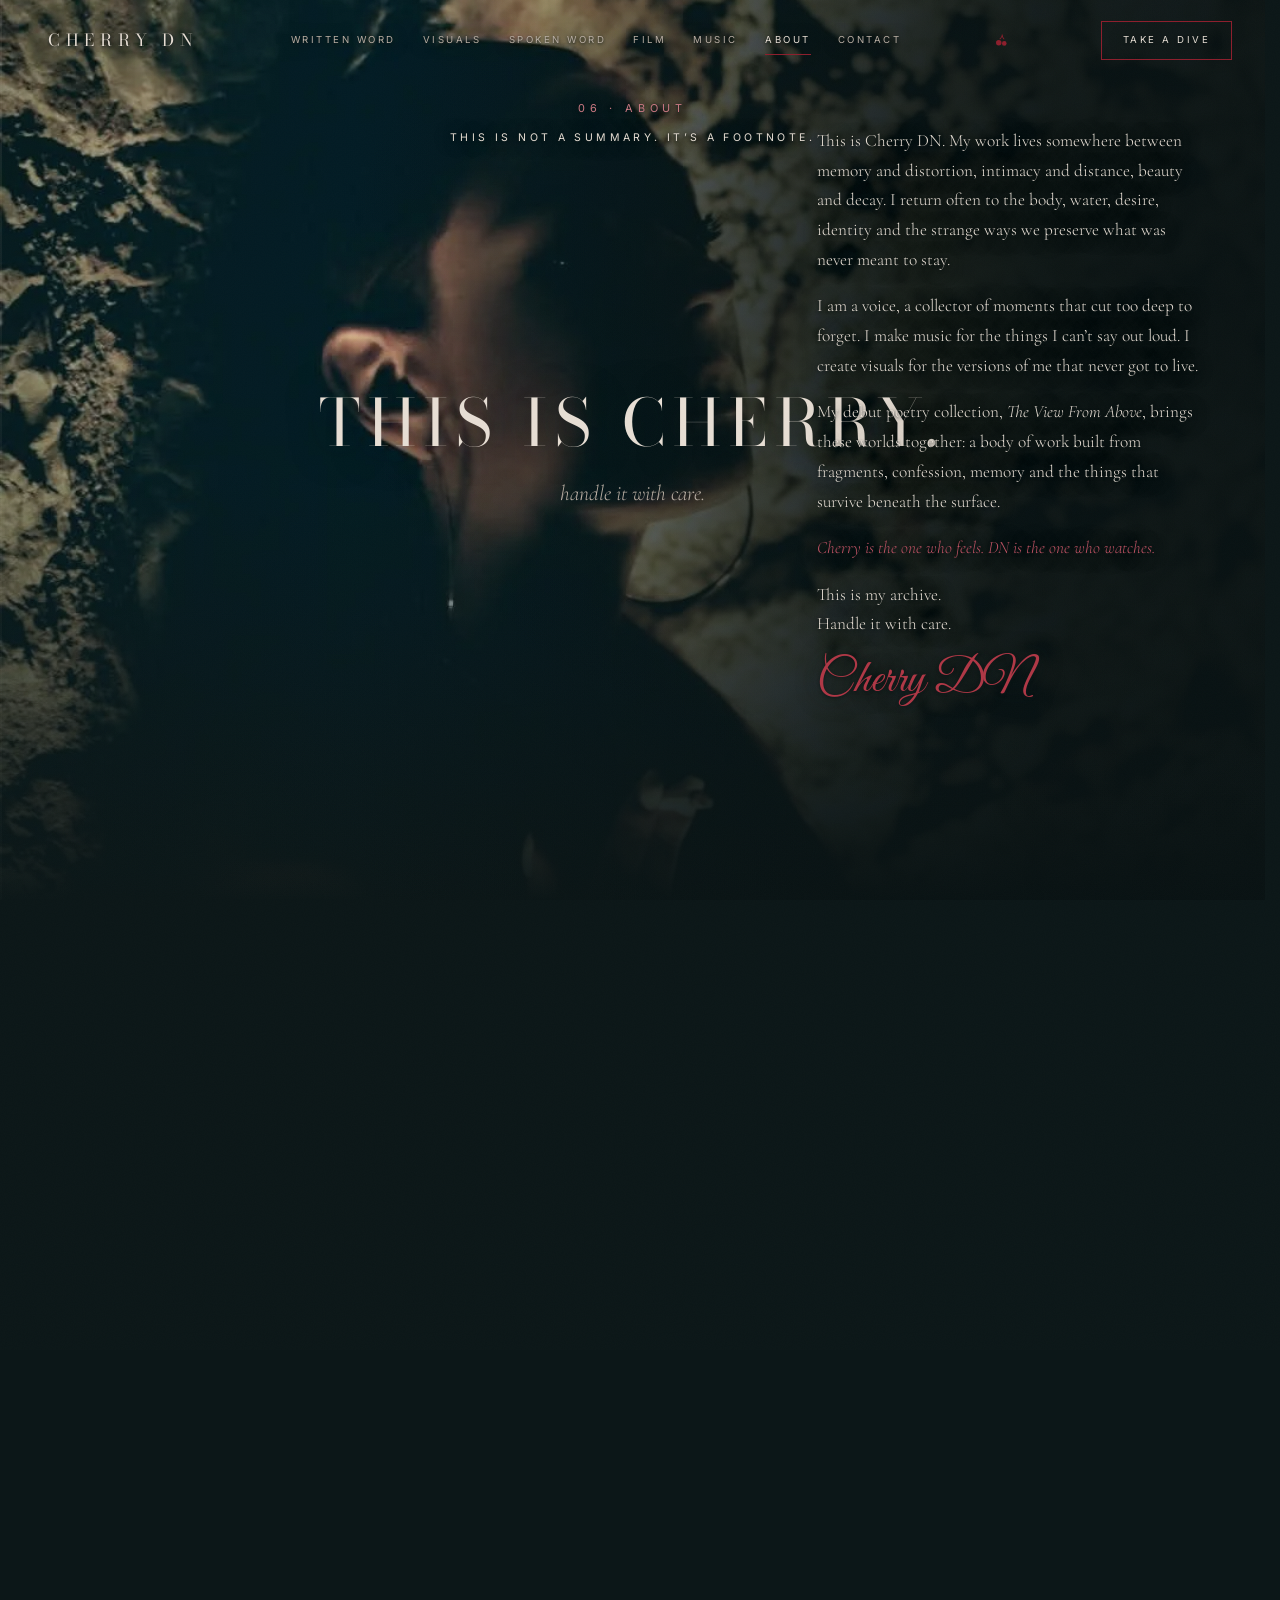
==== about.html @ 749bf9f3 "The square on the page is a real code now The three gift panels carried a hand-drawn square that loo" ====
<!DOCTYPE html>
<html lang="en">
<head>
  <meta charset="UTF-8" />
  <meta name="viewport" content="width=device-width, initial-scale=1.0" />
  <title>About · Cherry DN</title>
  <meta name="description" content="Cherry DN. Word, image, sound. Welcome to the paradise you carry within." />
  <link rel="icon" href="data:image/svg+xml,%3Csvg xmlns='http://www.w3.org/2000/svg' viewBox='0 0 100 100'%3E%3Ctext y='0.9em' font-size='90'%3E%F0%9F%8D%92%3C/text%3E%3C/svg%3E" />
  <link rel="preconnect" href="https://fonts.googleapis.com" />
  <link rel="preconnect" href="https://fonts.gstatic.com" crossorigin />
  <link href="https://fonts.googleapis.com/css2?family=Bodoni+Moda:opsz,wght@6..96,400;6..96,500&family=Inter:wght@300;400;500&family=Cormorant+Garamond:ital,wght@0,400;0,500;1,400;1,500&family=Great+Vibes&display=swap" rel="stylesheet" />
  <script>document.documentElement.classList.add("js");if(!("onpagereveal" in window))document.documentElement.classList.add("fade");</script>
  <link rel="stylesheet" href="css/cherry.css?v=56" />
</head>
<body class="stage-page">

  <div class="gauge" aria-hidden="true"><i class="gauge__fill"></i></div>

  <header class="nav">
    <a class="nav__logo" href="index.html">CHERRY&nbsp;DN</a>
    <nav class="nav__links" aria-label="Primary">
      <a href="written-word.html">Written Word</a>
      <a href="visuals.html">Visuals</a>
      <a href="spoken-word.html">Spoken Word</a>
      <a href="film.html">Film</a>
      <a href="music.html">Music</a>
      <a href="about.html">About</a>
      <a href="contact.html">Contact</a>
    </nav>
    <span class="nav__cherry" aria-hidden="true"><svg viewBox="0 0 24 24"><path d="M12.6 2.2c-.3 2.8-1.7 5.2-3.9 7.1l.9 1c1.4-1.2 2.5-2.6 3.3-4.2.6 1.7 1.6 3.2 3 4.4l.9-1c-2-1.8-3.1-4.3-2.9-7.1l-1.3-.2z"/><circle cx="7.6" cy="15.6" r="4.4"/><circle cx="16.4" cy="16.6" r="3.7"/></svg></span>
    <a class="nav__cta" href="book.html">Take a Dive</a>
    <button class="nav__burger" id="burger" type="button" aria-label="Menu" aria-expanded="false"><span></span><span></span></button>
  </header>

  <div class="menu" id="menu">
    <a href="book.html">The Book</a>
    <a href="written-word.html">Written Word</a>
    <a href="visuals.html">Visuals</a>
    <a href="spoken-word.html">Spoken Word</a>
    <a href="film.html">Film</a>
    <a href="music.html">Music</a>
    <a href="about.html">About</a>
    <a href="contact.html">Contact</a>
  </div>

  <main>

  <!-- One held frame. The portrait is the ground, her name starts in the
       middle of it and travels to the bottom left, and the archive rises
       slowly up the left side. Without scroll-driven animation none of the
       travel happens and this reads as an ordinary page: portrait, name,
       words. That is the resting design, and every keyframe starts there. -->
  <section class="herstage">
    <div class="herstage__pin">
      <div class="herstage__ground" aria-hidden="true">
        <img data-cms-src="about_portrait_image" src="assets/portrait.webp" alt="" onerror="this.remove()" />
        <i class="herstage__veil"></i>
      </div>

      <header class="herstage__crown">
        <p class="crown__num">06 &middot; about</p>
        <p data-cms="about_crown_tag" class="crown__tag">this is not a summary. it&rsquo;s a footnote.</p>
      </header>

      <div class="herstage__title">
        <h1 data-cms="about_display" class="herstage__name">THIS IS CHERRY.</h1>
        <p data-cms="about_sub" class="herstage__sub">handle it with care.</p>
      </div>

      <div class="herstage__read">
        <div class="herstage__lines">
          <p>This is Cherry DN. My work lives somewhere between memory and distortion,
          intimacy and distance, beauty and decay. I return often to the body, water,
          desire, identity and the strange ways we preserve what was never meant to stay.</p>
          <p>I am a voice, a collector of moments that cut too deep to forget.
          I make music for the things I can&rsquo;t say out loud.
          I create visuals for the versions of me that never got to live.</p>
          <p>My debut poetry collection, <em>The View From Above</em>, brings these worlds
          together: a body of work built from fragments, confession, memory and the things
          that survive beneath the surface.</p>
          <p data-cms="about_duality" class="about-duality">Cherry is the one who feels. DN is the one who watches.</p>
          <p>This is my archive.<br/>Handle it with care.</p>
          <p data-cms="about_signature" class="about-sig">Cherry DN</p>
        </div>
      </div>
    </div>
  </section>

  </main>


  <script src="js/cherry-config.js?v=1"></script>

  <script src="js/cherry.js?v=35"></script>

  <script src="js/cherry-data.js?v=13"></script>
</body>
</html>
---- css/cherry.css ----
/* ============================================================
   CHERRY DN — her own direction
   "Welcome to the paradise you carry within."
   Palette, fonts and structure specified by Cherry:
   #0C1718 bg · #111E20 panel · #8E1F2D red · #E7DED4 ink · #B9AEA3 muted
   Bodoni Moda titles · Inter UI · Cormorant Garamond italic accents
   ============================================================ */

:root {
  --bg: #0C1718;
  --bg2: #111E20;
  --red: #8E1F2D;
  --red-t: #C05263;          /* small functional red text — legible on dark */
  --red-display: #B03846;    /* display-size red — clears 3:1 on the dark ground */
  --ink: #E7DED4;
  --muted: #B9AEA3;
  --line: rgba(185, 174, 163, 0.16);
  --display: "Bodoni Moda", "Didot", serif;
  --ui: "Inter", "Helvetica Neue", sans-serif;
  --poetic: "Cormorant Garamond", Georgia, serif;
}

*, *::before, *::after { box-sizing: border-box; margin: 0; padding: 0; }
/* the clip lives here, not on body: overflow on body makes BODY the scroll
   container, and every view timeline then attaches to something that never
   scrolls, so scroll-driven animations sit inactive forever. */
html { scroll-behavior: smooth; overflow-x: clip; scrollbar-gutter: stable; }
body {
  background: var(--bg);
  color: var(--ink);
  font-family: var(--ui);
  font-weight: 300;
  font-size: 16px;
  line-height: 1.7;
}
img { max-width: 100%; display: block; }
a { color: inherit; text-decoration: none; }
::selection { background: var(--red); color: var(--ink); }
:focus-visible { outline: 1px solid var(--red-t); outline-offset: 3px; }
.sr-only { position: absolute; width: 1px; height: 1px; overflow: hidden; clip: rect(0 0 0 0); white-space: nowrap; }
[hidden] { display: none !important; }

@media (prefers-reduced-motion: reduce) {
  html { scroll-behavior: auto; }
}

/* ---------- grain, very quiet ---------- */
body::after {
  content: "";
  position: fixed; inset: -50%;
  pointer-events: none;
  background-image: url("data:image/svg+xml,%3Csvg xmlns='http://www.w3.org/2000/svg' width='240' height='240'%3E%3Cfilter id='n'%3E%3CfeTurbulence type='fractalNoise' baseFrequency='0.9' numOctaves='2'/%3E%3C/filter%3E%3Crect width='100%25' height='100%25' filter='url(%23n)' opacity='0.5'/%3E%3C/svg%3E");
  opacity: 0.035;
  z-index: 99;
}

/* ============================================================
   NAV
   ============================================================ */
.nav {
  position: sticky; top: 0;
  z-index: 40;
  display: flex; align-items: center; justify-content: space-between;
  gap: 1.5rem;
  padding: 1.3rem 3rem;
  background: color-mix(in srgb, var(--bg) 88%, transparent);
  backdrop-filter: blur(10px);
  -webkit-backdrop-filter: blur(10px);
  border-bottom: 1px solid transparent;
  transition: border-color 0.4s;
}
.nav.is-scrolled { border-bottom-color: var(--line); }

.nav__logo {
  font-family: var(--display);
  font-size: 1.05rem;
  letter-spacing: 0.34em;
  color: var(--ink);
  white-space: nowrap;
}
.nav__links {
  display: flex; gap: 1.7rem;
  font-size: 0.6rem;
  font-weight: 400;
  letter-spacing: 0.26em;
  text-transform: uppercase;
}
.nav__links a {
  color: var(--muted);
  white-space: nowrap;
  padding: 0.4rem 0;
  border-bottom: 1px solid transparent;
  transition: color 0.3s, border-color 0.3s;
}
.nav__links a:hover { color: var(--ink); }
.nav__links a.is-active { color: var(--ink); border-bottom-color: var(--red); }

.nav__cta {
  font-size: 0.6rem;
  font-weight: 400;
  letter-spacing: 0.26em;
  text-transform: uppercase;
  color: var(--ink);
  border: 1px solid var(--red);
  padding: 0.65rem 1.3rem;
  white-space: nowrap;
  transition: background 0.3s, color 0.3s;
}
.nav__cta:hover { background: var(--red); }

.nav__burger {
  display: none;
  flex-direction: column; gap: 6px;
  align-items: center; justify-content: center;
  min-width: 44px; min-height: 44px;
  background: none; border: 0; cursor: pointer;
}
.nav__burger span { display: block; width: 24px; height: 1px; background: var(--ink); transition: transform 0.35s; }
.nav__burger.is-open span:nth-child(1) { transform: translateY(3.5px) rotate(45deg); }
.nav__burger.is-open span:nth-child(2) { transform: translateY(-3.5px) rotate(-45deg); }

.menu {
  position: fixed; inset: 0; z-index: 30;
  background: color-mix(in srgb, var(--bg) 94%, transparent);
  backdrop-filter: blur(16px);
  display: flex; flex-direction: column; justify-content: center;
  padding: 5rem 2.2rem;
  opacity: 0; visibility: hidden;
  transition: opacity 0.4s, visibility 0.4s;
}
.menu.is-open { opacity: 1; visibility: visible; }
.menu a {
  font-family: var(--display);
  font-size: clamp(1.7rem, 7vw, 2.4rem);
  padding: 0.55rem 0;
  border-bottom: 1px solid var(--line);
  color: var(--ink);
  letter-spacing: 0.06em;
  transition: color 0.3s, padding-left 0.3s;
}
.menu a:hover { color: var(--red-t); padding-left: 0.5rem; }

/* ============================================================
   LANDING
   ============================================================ */
.hero {
  position: relative;
  min-height: 88svh;
  display: flex; align-items: center; justify-content: center;
  text-align: center;
  overflow: hidden;
  /* parchment fallback until assets/hero.jpg arrives */
  background:
    radial-gradient(ellipse at 30% 20%, rgba(142, 31, 45, 0.35), transparent 40%),
    radial-gradient(ellipse at 72% 14%, rgba(90, 16, 26, 0.5), transparent 34%),
    radial-gradient(ellipse at 55% 45%, rgba(142, 31, 45, 0.22), transparent 45%),
    linear-gradient(180deg, #cfc2ad 0%, #b3a48c 55%, #8a7c66 78%, #6f6350 100%);
}
.hero__img {
  position: absolute; inset: 0;
  width: 100%; height: 100%;
  object-fit: cover;
}
.hero__veil {
  position: absolute; inset: 0;
  background:
    linear-gradient(180deg, rgba(12, 23, 24, 0.42), transparent 30%, transparent 55%, var(--bg) 98%);
}
.hero__body { position: relative; z-index: 1; padding: 6rem 1.5rem 7rem; }
.hero__title {
  font-family: var(--display);
  font-weight: 400;
  font-size: clamp(2.8rem, 9vw, 6.5rem);
  letter-spacing: 0.16em;
  color: #F2EAD9;
  text-shadow: 0 2px 30px rgba(12, 23, 24, 0.5);
}
.hero__roles {
  margin-top: 1rem;
  font-size: 0.68rem;
  font-weight: 400;
  letter-spacing: 0.6em;
  text-transform: uppercase;
  color: #EFE6D4;
  text-shadow: 0 1px 14px rgba(12, 23, 24, 0.6);
}
.hero__roles i { font-style: normal; color: var(--red-t); }
.hero__welcome {
  margin-top: 1.3rem;
  font-family: var(--poetic);
  font-style: italic;
  font-weight: 400;
  font-size: clamp(1.05rem, 2.4vw, 1.3rem);
  letter-spacing: 0.14em;
  color: #EFE7D6;
  text-shadow: 0 1px 14px rgba(12, 23, 24, 0.65);
}
.hero__row { margin-top: 2.6rem; display: flex; gap: 1rem; justify-content: center; flex-wrap: wrap; }

.btn-line {
  display: inline-flex; align-items: center; justify-content: center;
  min-height: 46px;
  padding: 0.7rem 2rem;
  font-size: 0.62rem;
  font-weight: 400;
  letter-spacing: 0.3em;
  text-transform: uppercase;
  color: #F2EAD9;
  border: 1px solid rgba(242, 234, 217, 0.55);
  background: rgba(12, 23, 24, 0.35);
  backdrop-filter: blur(3px);
  transition: background 0.3s, border-color 0.3s;
}
.btn-line:hover { background: rgba(12, 23, 24, 0.6); }
.btn-line--red { border-color: var(--red); }
.btn-line--red:hover { background: var(--red); }

/* portals */
.portals {
  display: grid;
  grid-template-columns: repeat(3, 1fr);
  gap: 1.4rem;
  padding: 3.2rem 3rem 1rem;
  max-width: 1380px;
  margin: 0 auto;
}
.portal {
  position: relative;
  aspect-ratio: 5 / 4;
  overflow: hidden;
  border: 1px solid var(--line);
  display: block;
}
.portal img {
  position: absolute; inset: 0;
  width: 100%; height: 100%;
  object-fit: cover;
  transition: transform 1.2s cubic-bezier(0.16, 1, 0.3, 1), filter 0.8s;
  filter: saturate(0.9) brightness(0.85);
}
.portal:hover img { transform: scale(1.04); filter: saturate(1) brightness(1); }
.portal__fallback { position: absolute; inset: 0; }
.portal--word .portal__fallback {
  background: radial-gradient(ellipse at 30% 70%, rgba(142, 31, 45, 0.3), transparent 55%), linear-gradient(165deg, #131d1e, #0a1213);
}
.portal--music .portal__fallback {
  background: radial-gradient(ellipse at 60% 30%, rgba(46, 90, 96, 0.4), transparent 55%), linear-gradient(165deg, #0e1c1e, #091112);
}
.portal--visuals .portal__fallback {
  background: radial-gradient(ellipse at 75% 75%, rgba(142, 31, 45, 0.4), transparent 50%), linear-gradient(165deg, #171719, #0b0e0f);
}
.portal__veil {
  position: absolute; inset: 0;
  background: linear-gradient(to top, rgba(9, 15, 16, 0.85), transparent 55%);
}
.portal__text { position: absolute; left: 1.6rem; right: 1.6rem; bottom: 1.4rem; }
.portal__name {
  font-family: var(--display);
  font-weight: 400;
  font-size: clamp(1.5rem, 2.6vw, 2rem);
  letter-spacing: 0.12em;
  color: var(--ink);
}
.portal__name::after {
  content: "";
  display: block;
  width: 34px; height: 1px;
  background: var(--red);
  margin-top: 0.45rem;
}
.portal__desc {
  margin-top: 0.6rem;
  font-family: var(--poetic);
  font-style: italic;
  font-size: 0.95rem;
  color: var(--muted);
  line-height: 1.5;
}

.strip {
  display: flex; justify-content: center; gap: 3rem; flex-wrap: wrap;
  padding: 2.2rem 1.5rem 3rem;
}
.strip a {
  font-size: 0.62rem;
  font-weight: 400;
  letter-spacing: 0.3em;
  text-transform: uppercase;
  color: var(--muted);
  border-bottom: 1px solid var(--line);
  padding: 0.5rem 0.1rem;
  transition: color 0.3s, border-color 0.3s;
}
.strip a:hover { color: var(--red-t); border-color: var(--red); }

/* ============================================================
   SUBPAGE SHELL
   ============================================================ */
.page {
  max-width: 1060px;
  margin: 0 auto;
  padding: 4.5rem 3rem 5rem;
}
.page__num {
  font-size: 0.66rem;
  font-weight: 400;
  letter-spacing: 0.4em;
  color: var(--red-t);
}
.page__title {
  margin-top: 0.6rem;
  font-family: var(--display);
  font-weight: 400;
  font-size: clamp(2.5rem, 7vw, 4.4rem);
  line-height: 1.05;
  letter-spacing: 0.05em;
  text-transform: uppercase;
  color: var(--red-display);
}
.page__tag {
  margin-top: 1rem;
  font-size: 0.66rem;
  font-weight: 400;
  letter-spacing: 0.3em;
  text-transform: uppercase;
  color: var(--muted);
}
.page__head { margin-bottom: 3.2rem; }

/* filter tabs */
.tabs {
  display: flex; gap: 1.8rem; flex-wrap: wrap;
  border-bottom: 1px solid var(--line);
  margin-bottom: 2.2rem;
}
.tab {
  background: none; border: 0; cursor: pointer;
  font-family: var(--ui);
  font-size: 0.62rem;
  font-weight: 400;
  letter-spacing: 0.28em;
  text-transform: uppercase;
  color: var(--muted);
  padding: 0.7rem 0.1rem 0.9rem;
  border-bottom: 1px solid transparent;
  margin-bottom: -1px;
  transition: color 0.3s, border-color 0.3s;
}
.tab:hover { color: var(--ink); }
.tab.is-active { color: var(--ink); border-bottom-color: var(--red); }

/* red arrow links */
.rlink {
  display: inline-block;
  background: none; border: 0; cursor: pointer;
  font-family: var(--ui);
  font-size: 0.6rem;
  font-weight: 400;
  letter-spacing: 0.3em;
  text-transform: uppercase;
  color: var(--red-t);
  padding: 0.5rem 0;
  transition: letter-spacing 0.3s, color 0.3s;
}
.rlink:hover { letter-spacing: 0.36em; color: var(--ink); }

/* ============================================================
   MUSIC
   ============================================================ */
.player {
  display: flex; align-items: center; gap: 1.2rem;
  border: 1px solid var(--line);
  background: var(--bg2);
  padding: 0.9rem 1.2rem;
  margin-bottom: 1.6rem;
}
.player__btn {
  width: 42px; height: 42px; flex-shrink: 0;
  border: 1px solid var(--line);
  border-radius: 50%;
  background: transparent;
  cursor: pointer;
  position: relative;
  transition: border-color 0.3s;
}
.player__btn::after {
  content: "";
  position: absolute; top: 50%; left: 54%;
  transform: translate(-50%, -50%);
  border-style: solid;
  border-width: 5px 0 5px 9px;
  border-color: transparent transparent transparent var(--ink);
}
.player__btn.is-playing::after {
  border-width: 0 2.5px;
  border-color: var(--ink);
  width: 9px; height: 11px;
}
.player__btn:hover { border-color: var(--red); }
.player__meta { flex: 1; min-width: 0; }
.player__now {
  font-size: 0.62rem;
  font-weight: 400;
  letter-spacing: 0.28em;
  text-transform: uppercase;
  white-space: nowrap; overflow: hidden; text-overflow: ellipsis;
}
.player__wave {
  margin-top: 0.5rem;
  height: 18px;
  background: repeating-linear-gradient(to right, var(--muted) 0 2px, transparent 2px 5px);
  opacity: 0.35;
  -webkit-mask-image: linear-gradient(to bottom, transparent 0%, #000 30%, #000 70%, transparent 100%);
          mask-image: linear-gradient(to bottom, transparent 0%, #000 30%, #000 70%, transparent 100%);
}
.player__time {
  font-size: 0.62rem;
  letter-spacing: 0.14em;
  color: var(--muted);
  font-variant-numeric: tabular-nums;
  white-space: nowrap;
}

.tracklist { list-style: none; border: 1px solid var(--line); }
.trk {
  display: flex; align-items: center; gap: 1.4rem;
  padding: 0.95rem 1.2rem;
  border-bottom: 1px solid var(--line);
  cursor: pointer;
  font-size: 0.8rem;
  letter-spacing: 0.06em;
  color: var(--muted);
  transition: background 0.3s, color 0.3s;
}
.trk:last-child { border-bottom: 0; }
.trk:hover { color: var(--ink); background: var(--bg2); }
.trk.is-current { background: var(--bg2); color: var(--ink); box-shadow: inset 2px 0 0 var(--red); }
.trk__no { font-variant-numeric: tabular-nums; opacity: 0.7; }
.trk__name { flex: 1; }
.trk__len { font-variant-numeric: tabular-nums; }
.trk.is-ghost { cursor: default; }
.trk.is-ghost:hover { background: transparent; color: var(--muted); }

.melodies {
  margin-top: 3.4rem;
  display: grid;
  grid-template-columns: minmax(180px, 240px) 1fr;
  gap: 2.2rem;
  align-items: center;
}
.melodies__art {
  position: relative;
  aspect-ratio: 4 / 3;
  border: 1px solid var(--line);
  overflow: hidden;
  background: radial-gradient(ellipse at 40% 60%, rgba(142, 31, 45, 0.45), transparent 60%), linear-gradient(160deg, #16090c, #0b0708);
}
.melodies__art img { position: absolute; inset: 0; width: 100%; height: 100%; object-fit: cover; }
.melodies__title {
  font-size: 0.72rem;
  font-weight: 400;
  letter-spacing: 0.3em;
  text-transform: uppercase;
  margin-bottom: 0.9rem;
}
.melodies__text {
  font-family: var(--poetic);
  font-style: italic;
  font-size: 1.05rem;
  line-height: 1.75;
  color: var(--muted);
  margin-bottom: 1rem;
}

/* ============================================================
   WRITTEN WORD
   ============================================================ */
.wlist { list-style: none; }
.wl {
  display: grid;
  grid-template-columns: 150px 1fr;
  gap: 1.8rem;
  padding: 1.8rem 0;
  border-bottom: 1px solid var(--line);
}
.wl:first-child { border-top: 1px solid var(--line); }
.wl__thumb {
  position: relative;
  aspect-ratio: 4 / 3;
  border: 1px solid var(--line);
  overflow: hidden;
  background: radial-gradient(ellipse at 45% 55%, rgba(142, 31, 45, 0.4), transparent 60%), linear-gradient(160deg, #141013, #0b090b);
}
.wl__thumb img { position: absolute; inset: 0; width: 100%; height: 100%; object-fit: cover; }
.wl__title {
  font-family: var(--display);
  font-weight: 400;
  font-size: 1.25rem;
  letter-spacing: 0.1em;
  text-transform: uppercase;
}
.wl__kind {
  margin-top: 0.2rem;
  font-size: 0.56rem;
  letter-spacing: 0.3em;
  text-transform: uppercase;
  color: var(--red-t);
}
.wl__excerpt {
  margin-top: 0.7rem;
  font-family: var(--poetic);
  font-style: italic;
  font-size: 1.05rem;
  line-height: 1.7;
  color: var(--muted);
  max-width: 52ch;
}
.wl__body {
  display: none;
  margin-top: 1.1rem;
  font-family: var(--poetic);
  font-style: italic;
  font-size: 1.15rem;
  line-height: 1.9;
  color: var(--ink);
  max-width: 54ch;
}
.wl.is-open .wl__body { display: block; }
.wl__read { margin-top: 0.8rem; }

/* ============================================================
   SPOKEN WORD
   ============================================================ */
.spoken-intro {
  font-family: var(--poetic);
  font-style: italic;
  font-size: clamp(1.1rem, 2.2vw, 1.35rem);
  line-height: 1.8;
  color: var(--muted);
  max-width: 56ch;
  margin-bottom: 2.6rem;
}
.spoken-intro em { color: var(--ink); }
.spoken-note {
  margin-top: 2rem;
  font-family: var(--poetic);
  font-style: italic;
  color: var(--muted);
}
.spoken-gift {
  margin-top: 2.6rem;
  padding-top: 1.6rem;
  border-top: 1px solid var(--line);
}

/* ============================================================
   VISUALS
   ============================================================ */
.vgrid {
  display: grid;
  grid-template-columns: repeat(3, 1fr);
  gap: 1rem;
}
.vitem {
  position: relative;
  aspect-ratio: 1;
  border: 1px solid var(--line);
  overflow: hidden;
}
.vitem img {
  position: absolute; inset: 0;
  width: 100%; height: 100%;
  object-fit: cover;
  filter: saturate(0.9);
  transition: transform 1.1s cubic-bezier(0.16, 1, 0.3, 1), filter 0.6s;
}
.vitem:hover img { transform: scale(1.05); filter: saturate(1.05); }
.vitem__cap {
  position: absolute; left: 0; right: 0; bottom: 0;
  padding: 2rem 1rem 0.8rem;
  background: linear-gradient(to top, rgba(9, 15, 16, 0.9), transparent);
  font-size: 0.58rem;
  font-weight: 400;
  letter-spacing: 0.26em;
  text-transform: uppercase;
  color: var(--ink);
  opacity: 0;
  transition: opacity 0.5s;
}
.vitem:hover .vitem__cap, .vitem.is-empty .vitem__cap { opacity: 1; }
.vg1 { background: radial-gradient(ellipse at 30% 30%, rgba(142, 31, 45, 0.5), transparent 60%), linear-gradient(160deg, #171114, #0b090b); }
.vg2 { background: radial-gradient(ellipse at 70% 60%, rgba(46, 90, 96, 0.45), transparent 60%), linear-gradient(160deg, #0e191b, #091112); }
.vg3 { background: radial-gradient(ellipse at 50% 80%, rgba(142, 31, 45, 0.35), transparent 55%), linear-gradient(160deg, #141618, #0a0d0e); }
.vg4 { background: radial-gradient(ellipse at 25% 70%, rgba(185, 174, 163, 0.18), transparent 55%), linear-gradient(160deg, #131315, #0a0b0c); }
.vg5 { background: radial-gradient(ellipse at 65% 25%, rgba(142, 31, 45, 0.42), transparent 50%), linear-gradient(160deg, #120e12, #0a080a); }

/* ============================================================
   FILM
   ============================================================ */
.filmbox {
  position: relative;
  aspect-ratio: 16 / 9;
  border: 1px solid var(--line);
  overflow: hidden;
  margin-bottom: 1.6rem;
  display: flex; align-items: center; justify-content: center;
  background:
    radial-gradient(ellipse at 50% 70%, rgba(142, 31, 45, 0.4), transparent 55%),
    linear-gradient(170deg, #101a1c, #0a1112);
}
.filmbox img, .filmbox video { position: absolute; inset: 0; width: 100%; height: 100%; object-fit: cover; }
.filmbox__play {
  position: relative; z-index: 1;
  width: 68px; height: 68px;
  border: 1px solid rgba(231, 222, 212, 0.6);
  border-radius: 50%;
  backdrop-filter: blur(4px);
}
.filmbox__play::after {
  content: "";
  position: absolute; top: 50%; left: 55%;
  transform: translate(-50%, -50%);
  border-style: solid;
  border-width: 8px 0 8px 13px;
  border-color: transparent transparent transparent var(--ink);
}
.flist { list-style: none; border-top: 1px solid var(--line); }
.fl {
  display: flex; align-items: baseline; gap: 1.4rem;
  padding: 1.1rem 0.3rem;
  border-bottom: 1px solid var(--line);
}
.fl__name {
  font-size: 0.74rem;
  font-weight: 400;
  letter-spacing: 0.2em;
  text-transform: uppercase;
}
.fl__kind {
  flex: 1;
  font-family: var(--poetic);
  font-style: italic;
  color: var(--muted);
  font-size: 0.95rem;
}
.fl__len { font-size: 0.7rem; color: var(--muted); font-variant-numeric: tabular-nums; letter-spacing: 0.14em; }

/* ============================================================
   ABOUT
   ============================================================ */
.about-grid {
  display: grid;
  grid-template-columns: minmax(240px, 340px) 1fr;
  gap: 3.4rem;
  align-items: center;
}
.about-photo {
  position: relative;
  aspect-ratio: 4 / 5;
  border: 1px solid var(--line);
  overflow: hidden;
  background:
    radial-gradient(ellipse at 60% 30%, rgba(203, 178, 140, 0.25), transparent 60%),
    radial-gradient(ellipse at 30% 80%, rgba(142, 31, 45, 0.3), transparent 55%),
    linear-gradient(165deg, #1a1512, #0d0b0a);
}
.about-photo img { position: absolute; inset: 0; width: 100%; height: 100%; object-fit: cover; }
.about-lines p {
  font-size: 0.95rem;
  font-weight: 300;
  line-height: 1.85;
  color: var(--ink);
  margin-bottom: 1.3rem;
}
.about-sig {
  font-family: var(--poetic);
  font-style: italic;
  font-size: 2.1rem;
  color: var(--red-t);
  margin-top: 0.4rem;
}
.about-tags {
  margin-top: 3rem;
  padding-top: 1.6rem;
  border-top: 1px solid var(--line);
  display: flex; flex-direction: column; gap: 0.9rem;
}
.about-tags p {
  font-size: 0.64rem;
  font-weight: 400;
  letter-spacing: 0.34em;
  text-transform: uppercase;
  color: var(--muted);
  text-align: center;
}
.about-tags i { font-style: normal; color: var(--red-t); padding: 0 0.5rem; }

/* ============================================================
   CONTACT
   ============================================================ */
.cform { display: flex; flex-direction: column; gap: 1.1rem; max-width: 560px; }
.cform input, .cform textarea {
  background: transparent;
  border: 1px solid var(--line);
  color: var(--ink);
  font-family: var(--ui);
  font-weight: 300;
  font-size: 0.8rem;
  letter-spacing: 0.12em;
  padding: 0.95rem 1.1rem;
  border-radius: 0;
  transition: border-color 0.3s;
}
.cform input::placeholder, .cform textarea::placeholder {
  color: var(--muted);
  text-transform: uppercase;
  font-size: 0.62rem;
  letter-spacing: 0.28em;
}
.cform input:focus, .cform textarea:focus { outline: none; border-color: var(--red); }
.cform textarea { min-height: 150px; resize: vertical; }

.contact-meta {
  margin-top: 3.4rem;
  display: flex; justify-content: space-between; gap: 2rem; flex-wrap: wrap;
  padding-top: 1.8rem;
  border-top: 1px solid var(--line);
}
.contact-meta div { font-size: 0.62rem; letter-spacing: 0.26em; text-transform: uppercase; }
.contact-meta span { display: block; color: var(--muted); margin-bottom: 0.5rem; }
.contact-meta a { color: var(--ink); border-bottom: 1px solid var(--line); padding-bottom: 0.2rem; transition: border-color 0.3s, color 0.3s; }
.contact-meta a:hover { color: var(--red-t); border-color: var(--red); }

.endline {
  margin-top: 4.5rem;
  text-align: center;
  font-size: 0.62rem;
  font-weight: 400;
  letter-spacing: 0.4em;
  text-transform: uppercase;
  color: var(--muted);
}

/* ============================================================
   FOOTER (shared)
   ============================================================ */
.foot {
  border-top: 1px solid var(--line);
  padding: 3.2rem 1.5rem 2.4rem;
  text-align: center;
}
.foot__line {
  font-size: 0.6rem;
  font-weight: 400;
  letter-spacing: 0.38em;
  text-transform: uppercase;
  color: var(--red-t);
}
.foot__sig {
  font-family: var(--poetic);
  font-style: italic;
  text-transform: none;
  letter-spacing: 0.05em;
  font-size: 1rem;
  padding-left: 0.4rem;
}
.foot__cherry { margin: 1.4rem auto 0; width: 20px; }
.foot__cherry svg { width: 100%; fill: var(--red); }
.foot__meta {
  margin-top: 1.4rem;
  font-size: 0.58rem;
  letter-spacing: 0.22em;
  text-transform: uppercase;
  color: var(--muted);
}
.foot__meta a { border-bottom: 1px solid transparent; transition: color 0.3s, border-color 0.3s; }
.foot__meta a:hover { color: var(--ink); border-color: var(--red); }

/* ---------- reveal, restrained ---------- */
html.js [data-r] {
  opacity: 0;
  transform: translateY(22px);
  transition: opacity 0.9s cubic-bezier(0.16, 1, 0.3, 1), transform 0.9s cubic-bezier(0.16, 1, 0.3, 1);
}
html.js [data-r].is-in { opacity: 1; transform: none; }
@media (prefers-reduced-motion: reduce) {
  html.js [data-r] { opacity: 1; transform: none; transition: none; }
}

/* ============================================================
   RESPONSIVE
   ============================================================ */
@media (max-width: 1080px) {
  .nav__links { display: none; }
  .nav__burger { display: flex; }
}
@media (max-width: 900px) {
  .portals { grid-template-columns: 1fr; padding: 2.4rem 1.4rem 0.5rem; }
  .portal { aspect-ratio: 16 / 10; }
  .about-grid { grid-template-columns: 1fr; gap: 2.2rem; }
  .about-photo { max-width: 320px; }
}
@media (max-width: 780px) {
  .nav { padding: 1rem 1.3rem; }
  .nav__cta { display: none; }
  .page { padding: 3.2rem 1.4rem 3.6rem; }
  .vgrid { grid-template-columns: 1fr 1fr; }
  .wl { grid-template-columns: 86px 1fr; gap: 1.1rem; }
  .melodies { grid-template-columns: 1fr; }
  .melodies__art { max-width: 300px; }
}


/* nav cherry glyph */
.nav__cherry { width: 15px; display: inline-flex; }
.nav__cherry svg { width: 100%; fill: var(--red); }


/* view-all rows */
.viewall { margin-top: 2.4rem; text-align: center; }

/* script signature, like the mock */
.about-lines p.about-sig, .about-sig {
  font-family: "Great Vibes", "Cormorant Garamond", cursive;
  font-style: normal;
  font-size: clamp(3.4rem, 5.5vw, 4.4rem);
  line-height: 1.15;
  color: var(--red-display);
  margin-top: 1.1rem;
}

/* ============================================================
   LANDING — graded like the reference: dark frame, luminous center
   ============================================================ */
.landing .nav {
  position: absolute;
  top: 0; left: 0; right: 0;
  background: none;
  backdrop-filter: none;
  -webkit-backdrop-filter: none;
  border-bottom: 0;
}
.landing .nav.is-scrolled { border-bottom-color: transparent; }
.landing .nav__logo {
  font-size: 1.3rem;
  letter-spacing: 0.3em;
  color: #EDE3CF;
  text-shadow: 0 1px 16px rgba(10, 8, 5, 0.6);
}
.landing .nav__links { margin-left: auto; margin-right: 1.6rem; }
.landing .nav__links a {
  color: #D9CFBD;
  text-shadow: 0 1px 10px rgba(10, 8, 5, 0.6);
}
.landing .nav__links a:hover { color: #F5EDDC; }
.landing .nav__links a.is-active { color: #D9CFBD; border-bottom-color: transparent; }
.landing .nav__cta {
  color: #E9DFC9;
  border-color: var(--red);
  background: rgba(9, 13, 14, 0.45);
}
.landing .nav__cta:hover { background: rgba(9, 13, 14, 0.45); color: var(--ink); }
.landing .nav__burger span { background: #E9DFC9; }

.landing .hero {
  min-height: max(64svh, 540px);
  align-items: center;
  justify-content: center;
}
.landing .hero__img {
  filter: brightness(0.85) contrast(1.1) saturate(0.86) sepia(0.32) hue-rotate(-8deg);
}
.landing .hero__veil {
  /* the fade to bg is the TOPMOST layer so the hero's last pixel
     is exactly the page ground — no warm/cool seam at the handoff */
  background:
    linear-gradient(180deg, transparent 50%, rgba(22, 14, 8, 0.5) 72%, var(--bg) 93%),
    linear-gradient(180deg, rgba(26, 15, 8, 0.58), rgba(26, 15, 8, 0.16) 22%, transparent 36%),
    radial-gradient(ellipse 88% 72% at 50% 38%, transparent 24%, rgba(24, 13, 6, 0.4) 60%, rgba(13, 7, 3, 0.86) 100%);
}
.landing .hero__title { text-shadow: 0 2px 34px rgba(15, 8, 3, 0.75); }
.landing .hero__roles { text-shadow: 0 1px 14px rgba(15, 8, 3, 0.7); }
.landing .hero__welcome { text-shadow: 0 1px 14px rgba(15, 8, 3, 0.7); }
.landing .hero__body {
  width: 100%;
  padding: 8.5rem 1.5rem 3.4rem;
}
.landing .hero__title {
  font-size: clamp(3rem, 10.5vw, 8rem);
  letter-spacing: 0.13em;
  color: #EDE3CF;
  opacity: 0.97;
}
.landing .hero__roles {
  margin-top: 0.9rem;
  text-transform: lowercase;
  letter-spacing: 0.52em;
  font-size: 0.82rem;
  font-weight: 300;
  color: #E4D9C2;
}
.landing .hero__welcome { letter-spacing: 0.2em; }
.landing .hero__row { margin-top: 2.1rem; }
.landing .btn-line {
  min-height: 44px;
  padding: 0.65rem 1.9rem;
  color: #E9DFC9;
  background: rgba(9, 13, 14, 0.62);
  border-color: rgba(190, 180, 160, 0.55);
  backdrop-filter: blur(2px);
}
.landing .btn-line:hover { background: rgba(9, 13, 14, 0.85); }
.landing .btn-line--red { border-color: var(--red); }
.landing .btn-line--red:hover { background: rgba(9, 13, 14, 0.62); }

.landing .portals {
  max-width: none;
  padding: 1.2rem 1.1rem 0.4rem;
  gap: 1.15rem;
}
.landing .portal { aspect-ratio: 5 / 4; border: 0; }
.landing .portal img { filter: saturate(0.8) brightness(0.55) contrast(1.05); }
.landing .portal:hover img { filter: saturate(0.95) brightness(0.72) contrast(1.05); }
.landing .portal__veil {
  background:
    linear-gradient(to top, rgba(6, 10, 11, 0.94), rgba(6, 10, 11, 0.3) 42%, rgba(6, 10, 11, 0.18)),
    radial-gradient(ellipse 120% 100% at 50% 0%, transparent 55%, rgba(6, 10, 11, 0.5) 100%);
}
.landing .portal__text { left: 2rem; right: 2rem; bottom: 1.9rem; }
.landing .portal__name { font-size: clamp(1.9rem, 3.1vw, 2.6rem); letter-spacing: 0.1em; color: #EDE3CF; }
.landing .portal__name::after { width: 30px; height: 2px; margin-top: 0.55rem; }
.landing .portal__desc { font-size: 1.02rem; margin-top: 0.7rem; color: #BDB2A0; }

.landing .foot { border-top: 0; padding-top: 1.2rem; }
.landing .foot__meta, .landing .foot__cherry { display: none; }
.landing .foot__line { font-size: 0.66rem; color: var(--red-display); }

@media (max-width: 780px) {
  .landing .hero { min-height: max(70svh, 480px); }
  .landing .portals { grid-template-columns: 1fr; }
  .landing .portal { aspect-ratio: 16 / 11; }
}

/* ============================================================
   MOTION — page breath, staged arrivals, micro-interactions
   ============================================================ */

/* cross-page fade: View Transitions where supported, JS fade otherwise */
@view-transition { navigation: auto; }
::view-transition-old(root) { animation-duration: 0.2s; }
::view-transition-new(root) { animation-duration: 0.35s; }

html.js.fade body { opacity: 0; }
html.js.fade.ready body { opacity: 1; transition: opacity 0.4s ease; }
html.js.fade.leaving body { opacity: 0; transition: opacity 0.2s ease; }
@media (prefers-reduced-motion: reduce) {
  html.js.fade body { opacity: 1 !important; transition: none !important; }
}

main, .foot { position: relative; z-index: 1; }

/* landing hero: ken burns + staged entrance */
@media (prefers-reduced-motion: no-preference) {
  .landing .hero__img { animation: hero-settle 4.5s cubic-bezier(0.22, 1, 0.36, 1) both; }
  @keyframes hero-settle {
    from { transform: scale(1.07); }
    to   { transform: scale(1); }
  }
  .landing .hero__title {
    animation: title-in 1.6s cubic-bezier(0.16, 1, 0.3, 1) 0.25s both;
  }
  @keyframes title-in {
    from { opacity: 0; transform: translateY(16px); }
    to   { opacity: 0.97; transform: none; }
  }
  .landing .hero__roles   { animation: soft-in 1.1s ease 0.9s both; }
  .landing .hero__welcome { animation: soft-in 1.1s ease 1.15s both; }
  .landing .hero__row     { animation: soft-in 1.1s ease 1.4s both; }
  .landing .nav           { animation: soft-in 1.2s ease 0.1s both; }
  @keyframes soft-in {
    from { opacity: 0; transform: translateY(12px); }
    to   { opacity: 1; transform: none; }
  }
}

/* subpage titles: rise out of a baseline mask */
html.js .page__head .page__title {
  clip-path: inset(0 0 100% 0);
  transform: translateY(20px);
  transition: clip-path 1s cubic-bezier(0.16, 1, 0.3, 1) 0.1s,
              transform 1s cubic-bezier(0.16, 1, 0.3, 1) 0.1s;
}
html.js .page__head.is-in .page__title {
  clip-path: inset(-2% 0 -8% 0);
  transform: none;
}
@media (prefers-reduced-motion: reduce) {
  html.js .page__head .page__title { clip-path: none; transform: none; transition: none; }
}

/* scroll reveals: gentler, with a scale variant for imagery */
html.js [data-r="scale"] { transform: translateY(14px) scale(0.985); }
html.js [data-r].is-in { transform: none; }
/* the page header container stays put — only its title does the clip reveal */
html.js .page__head[data-r] { opacity: 1; transform: none; transition: none; }

/* --- micro-interactions --- */
.nav__links a { position: relative; border-bottom: 0; }
.nav__links a::after {
  content: "";
  position: absolute; left: 0; right: 0; bottom: 0;
  height: 1px;
  background: var(--red);
  transform: scaleX(0);
  transform-origin: left;
  transition: transform 0.4s cubic-bezier(0.16, 1, 0.3, 1);
}
.nav__links a:hover::after, .nav__links a.is-active::after { transform: scaleX(1); }

.nav__cta { position: relative; overflow: hidden; z-index: 0; }
.nav__cta::before {
  content: "";
  position: absolute; inset: 0;
  background: var(--red);
  transform: translateY(101%);
  transition: transform 0.4s cubic-bezier(0.16, 1, 0.3, 1);
  z-index: -1;
}
.nav__cta:hover { background: transparent; }
.nav__cta:hover::before { transform: translateY(0); }

.btn-line { position: relative; overflow: hidden; z-index: 0; }
.btn-line::before {
  content: "";
  position: absolute; inset: 0;
  background: rgba(142, 31, 45, 0.9);
  transform: translateY(101%);
  transition: transform 0.4s cubic-bezier(0.16, 1, 0.3, 1);
  z-index: -1;
}
.btn-line--red:hover { background: rgba(9, 13, 14, 0.62); }
.btn-line--red:hover::before { transform: translateY(0); }

.portal__name::after { transition: width 0.5s cubic-bezier(0.16, 1, 0.3, 1); }
.portal:hover .portal__name::after { width: 52px; }

.tab { position: relative; }
.trk { transition: background 0.3s, color 0.3s, padding-left 0.35s; }
.trk:hover { padding-left: 1.5rem; }
.trk.is-current:hover { padding-left: 1.2rem; }
.trk.is-ghost { opacity: 0.45; cursor: default; }
.trk.is-ghost:hover { background: transparent; color: var(--muted); padding-left: 1.2rem; }

.player__btn.is-playing { border-color: var(--red); animation: pulse-red 2.2s ease-in-out infinite; }
@keyframes pulse-red {
  0%, 100% { box-shadow: 0 0 0 0 rgba(142, 31, 45, 0.35); }
  50%      { box-shadow: 0 0 0 9px rgba(142, 31, 45, 0); }
}
@media (prefers-reduced-motion: reduce) { .player__btn.is-playing { animation: none; } }

.vitem::after {
  content: "";
  position: absolute; inset: 0;
  border: 1px solid transparent;
  /* inset is not compositable; scale the frame instead so it never
     janks against a scroll-driven animation */
  transition: border-color 0.5s, transform 0.5s;
  transform: scale(1);
  pointer-events: none;
}
.vitem:hover::after { border-color: rgba(142, 31, 45, 0.55); transform: scale(0.955); }

.wl__thumb img { transition: transform 1s cubic-bezier(0.16, 1, 0.3, 1); }
.wl:hover .wl__thumb img { transform: scale(1.05); }
.wl__body { overflow: hidden; }

.about-photo img { transition: transform 1.4s cubic-bezier(0.16, 1, 0.3, 1), filter 0.8s; filter: saturate(0.95); }
.about-photo:hover img { transform: scale(1.03); filter: saturate(1.05); }

/* --- honest waiting states --- */
.media-note, .form-note {
  margin-top: 1.2rem;
  font-family: var(--poetic);
  font-style: italic;
  font-size: 0.98rem;
  color: var(--muted);
}
.filmbox__note {
  position: absolute; left: 0; right: 0;
  bottom: 2rem;
  text-align: center;
  font-family: var(--poetic);
  font-style: italic;
  color: var(--ink);
  opacity: 0;
  transform: translateY(8px);
  transition: opacity 0.5s, transform 0.5s;
  z-index: 2;
  pointer-events: none;
}
.filmbox.show-note .filmbox__note { opacity: 1; transform: none; }
.filmbox { cursor: pointer; }
.filmbox:hover .filmbox__play { border-color: var(--red); box-shadow: 0 0 30px rgba(142, 31, 45, 0.35); }
.filmbox__play { transition: border-color 0.4s, box-shadow 0.4s, transform 0.4s; }
.filmbox:hover .filmbox__play { transform: scale(1.06); }

/* --- the gift, restored --- */
.giftpanel {
  margin-top: 2.6rem;
  display: grid;
  grid-template-columns: 118px 1fr;
  gap: 2rem;
  align-items: start;
  border: 1px solid var(--line);
  background: var(--bg2);
  padding: 1.9rem;
}
.giftpanel__qr {
  background: var(--ink);
  padding: 10px;
}
.giftpanel__qr svg { display: block; width: 100%; fill: var(--bg); }
.giftpanel__qr--big { width: 100%; }
.giftpanel--tall { grid-template-columns: 170px 1fr; }
.giftpanel__title {
  font-family: var(--display);
  font-weight: 400;
  font-size: 1.15rem;
  letter-spacing: 0.1em;
  text-transform: uppercase;
  margin-bottom: 0.7rem;
}
.giftpanel__text {
  font-family: var(--poetic);
  font-style: italic;
  font-size: 1.02rem;
  line-height: 1.75;
  color: var(--muted);
  margin-bottom: 1rem;
  max-width: 52ch;
}
.gift-list { margin-top: 1.2rem; }
@media (max-width: 640px) {
  .giftpanel, .giftpanel--tall { grid-template-columns: 96px 1fr; gap: 1.2rem; }
}


/* reduced motion: final word */
@media (prefers-reduced-motion: reduce) {
  html.js [data-r] { opacity: 1; transform: none; transition: none; }
}

/* ============================================================
   THE DUALITY — Cherry & DN, one voice with two names
   ============================================================ */
.duality-intro { text-align: center; margin: 2.8rem 0 2rem; }
.duality-intro__caps {
  font-size: 0.6rem;
  font-weight: 400;
  letter-spacing: 0.44em;
  text-transform: uppercase;
  color: var(--muted);
}
.duality-intro__line {
  margin-top: 0.5rem;
  font-family: var(--poetic);
  font-style: italic;
  font-size: 1.1rem;
  color: var(--red-t);
}

.duality {
  display: grid;
  grid-template-columns: 1fr auto 1fr;
  gap: 2.4rem;
  align-items: start;
}
.duality__half {
  padding: 2rem 1.7rem;
  border: 1px solid var(--line);
  transition: background 0.7s;
}
.duality__half--cherry {
  background:
    radial-gradient(ellipse at 30% 0%, rgba(203, 178, 140, 0.07), transparent 55%),
    var(--bg2);
}
.duality__half--dn {
  background:
    radial-gradient(ellipse at 70% 0%, rgba(46, 90, 96, 0.1), transparent 55%),
    var(--bg2);
}
.duality__half--cherry:hover { background: radial-gradient(ellipse at 30% 0%, rgba(203, 178, 140, 0.11), transparent 60%), var(--bg2); }
.duality__half--dn:hover { background: radial-gradient(ellipse at 70% 0%, rgba(46, 90, 96, 0.15), transparent 60%), var(--bg2); }

.duality__eyebrow {
  font-family: var(--poetic);
  font-style: italic;
  font-size: 0.95rem;
  color: var(--muted);
}
.duality__name {
  font-family: var(--display);
  font-weight: 400;
  font-size: clamp(1.9rem, 4.2vw, 2.8rem);
  letter-spacing: 0.14em;
  margin: 0.3rem 0 0.7rem;
}
.duality__name--cherry { color: var(--red-display); }
.duality__name--dn { color: #A9B7B7; }
.duality__name::after {
  content: "";
  display: block;
  width: 30px; height: 2px;
  margin-top: 0.6rem;
  transition: width 0.5s cubic-bezier(0.16, 1, 0.3, 1);
}
.duality__name--cherry::after { background: var(--red); }
.duality__name--dn::after { background: #5E7476; }
.duality__half:hover .duality__name::after { width: 52px; }
.duality__desc {
  font-family: var(--poetic);
  font-style: italic;
  font-size: 1rem;
  line-height: 1.7;
  color: var(--muted);
  margin-bottom: 1.4rem;
}
.duality__half .tracklist { border: 0; border-top: 1px solid var(--line); }
.duality__half .trk { padding-left: 0.4rem; }
.duality__half .trk:hover { padding-left: 0.8rem; }

.duality__divider {
  align-self: stretch;
  display: flex;
  flex-direction: column;
  align-items: center;
  gap: 0.9rem;
}
.duality__divider::before, .duality__divider::after {
  content: "";
  width: 1px;
  flex: 1;
  background: linear-gradient(to bottom, transparent, var(--line) 30%, var(--line) 70%, transparent);
}
.duality__divider span {
  font-family: var(--poetic);
  font-style: italic;
  font-size: 1.3rem;
  color: var(--red-t);
}

@media (max-width: 860px) {
  .duality { grid-template-columns: 1fr; gap: 1.6rem; }
  .duality__divider { flex-direction: row; width: 100%; }
  .duality__divider::before, .duality__divider::after {
    width: auto; height: 1px; flex: 1;
    background: linear-gradient(to right, transparent, var(--line) 30%, var(--line) 70%, transparent);
  }
}

/* ============================================================
   THE DUALITY, ALIVE — mirrored, responsive, one voice at a time
   ============================================================ */

/* they face each other across the spine */
.duality__half--dn { text-align: right; }
.duality__half--dn .duality__name::after { margin-left: auto; }
.duality__half--dn .duality__desc { margin-left: auto; }
.duality__half--dn .tracklist { direction: ltr; text-align: left; }

/* two voices, two temperaments — even the hairlines have a temperature */
.duality__half--cherry { border-color: rgba(203, 178, 140, 0.22); }
.duality__half--dn { border-color: rgba(94, 116, 118, 0.4); }
.duality__half--cherry .duality__name { letter-spacing: 0.18em; }
.duality__half--dn .duality__name { letter-spacing: 0.08em; }
.duality__eyebrow--dn {
  font-family: var(--ui);
  font-style: normal;
  font-size: 0.6rem;
  font-weight: 400;
  letter-spacing: 0.34em;
  text-transform: uppercase;
}
.duality__half--cherry .trk__no { color: var(--red-t); }
.duality__half--dn .trk__no { color: #7E9496; }
.duality__half--cherry .trk.is-current { box-shadow: inset 2px 0 0 var(--red); }
.duality__half--dn .trk.is-current { box-shadow: inset 2px 0 0 #5E7476; }

/* contradiction: reaching for one, the other recedes */
.duality__half { transition: background 0.7s, opacity 0.7s, filter 0.7s, border-color 0.7s; }
.duality:has(.duality__half--cherry:hover) .duality__half--dn,
.duality:has(.duality__half--dn:hover) .duality__half--cherry {
  opacity: 0.55;
  filter: saturate(0.6);
}

/* the hinge leans toward whoever you reach for, and it breathes */
.duality__divider span {
  display: inline-block;
  transition: transform 0.6s cubic-bezier(0.16, 1, 0.3, 1), color 0.6s;
}
@media (prefers-reduced-motion: no-preference) {
  .duality__divider span { animation: hinge-breathe 6s ease-in-out infinite alternate; }
  @keyframes hinge-breathe {
    from { opacity: 0.65; }
    to   { opacity: 1; }
  }
}
.duality:has(.duality__half--cherry:hover) .duality__divider span {
  transform: rotate(-12deg) scale(1.15);
  color: var(--red-display);
}
.duality:has(.duality__half--dn:hover) .duality__divider span {
  transform: rotate(12deg) scale(1.15);
  color: #A9B7B7;
}

/* one voice: whoever sings, the world takes their temperature */
body[data-persona] .duality__half { transition: opacity 1.2s, filter 1.2s, border-color 1.2s, background 1.2s; }
body[data-persona="cherry"] .duality__half--dn,
body[data-persona="dn"] .duality__half--cherry { opacity: 0.5; filter: saturate(0.55); }
body[data-persona="cherry"] .player { border-color: rgba(142, 31, 45, 0.55); }
body[data-persona="cherry"] .player__btn { border-color: var(--red); }
body[data-persona="dn"] .player { border-color: rgba(94, 116, 118, 0.65); }
body[data-persona="dn"] .player__btn { border-color: #5E7476; }
body[data-persona="dn"] .player__btn.is-playing { animation: pulse-steel 2.2s ease-in-out infinite; }
@keyframes pulse-steel {
  0%, 100% { box-shadow: 0 0 0 0 rgba(94, 116, 118, 0.4); }
  50%      { box-shadow: 0 0 0 9px rgba(94, 116, 118, 0); }
}

/* the intro carries the spine down into the split */
.duality-intro { position: relative; padding-bottom: 1.6rem; margin-bottom: 0.4rem; }
.duality-intro::after {
  content: "";
  position: absolute; left: 50%; bottom: 0;
  width: 1px; height: 1.4rem;
  background: linear-gradient(to bottom, var(--line), transparent);
}

@media (max-width: 860px) {
  .duality__half--dn { text-align: right; }
}

/* ============================================================
   THE DIPTYCH — one stage, two halves, everything leans
   toward the spine where the & lives
   ============================================================ */
.dstage {
  position: relative;
  margin: 0 calc(50% - 50vw) 2.8rem;   /* full bleed */
  display: grid;
  grid-template-columns: 1fr 1fr;
}
.dstage::before {
  content: "";
  position: absolute;
  left: 50%; top: 0; bottom: 0;
  width: 1px;
  background: linear-gradient(to bottom,
    var(--line), rgba(142, 31, 45, 0.5) 38%, var(--line) 75%, transparent);
  transform: translateX(-0.5px);
}
.dstage__half {
  display: flex;
  padding: 4.4rem 3.4rem 4rem;
  min-height: 540px;
  transition: opacity 0.8s, filter 0.8s, background 0.8s;
}
.dstage__half--cherry {
  justify-content: flex-end;
  text-align: right;
  background:
    radial-gradient(ellipse at 82% 10%, rgba(142, 31, 45, 0.17), transparent 52%),
    radial-gradient(ellipse at 15% 88%, rgba(203, 178, 140, 0.06), transparent 50%),
    linear-gradient(115deg, #150d10 0%, #0e1315 85%);
}
.dstage__half--dn {
  justify-content: flex-start;
  text-align: left;
  background:
    radial-gradient(ellipse at 18% 10%, rgba(70, 110, 115, 0.16), transparent 52%),
    radial-gradient(ellipse at 88% 88%, rgba(28, 44, 46, 0.25), transparent 55%),
    linear-gradient(245deg, #0c1517 0%, #0e1113 85%);
}
.dstage__inner {
  width: min(440px, 100%);
  display: flex;
  flex-direction: column;
}

.dstage__eyebrow--cherry {
  font-family: var(--poetic);
  font-style: italic;
  font-size: 1rem;
  color: var(--muted);
}
.dstage__eyebrow--dn {
  font-family: var(--ui);
  font-size: 0.6rem;
  font-weight: 400;
  letter-spacing: 0.34em;
  text-transform: uppercase;
  color: var(--muted);
  padding-top: 0.3rem;
}
.dstage__name {
  font-family: var(--display);
  font-weight: 400;
  font-size: clamp(2.7rem, 5.6vw, 4.3rem);
  line-height: 1;
  margin: 0.5rem 0 0;
}
.dstage__name--cherry { color: var(--red-display); letter-spacing: 0.15em; margin-right: -0.15em; }
.dstage__name--dn { color: #AFC0C0; letter-spacing: 0.32em; margin-left: 0; }
.dstage__name::after {
  content: "";
  display: block;
  width: 34px; height: 2px;
  margin-top: 1.1rem;
  transition: width 0.5s cubic-bezier(0.16, 1, 0.3, 1);
}
.dstage__name--cherry::after { background: var(--red); margin-left: auto; }
.dstage__name--dn::after { background: #5E7476; }
.dstage__half:hover .dstage__name::after { width: 58px; }

.dstage__desc {
  font-family: var(--poetic);
  font-style: italic;
  font-size: 1.05rem;
  line-height: 1.7;
  color: var(--muted);
  margin: 1.1rem 0 0;
  min-height: 3.6em;
}

.dlist { list-style: none; margin-top: 1.6rem; border-top: 1px solid var(--line); }
.dlist .trk {
  display: flex;
  align-items: baseline;
  gap: 1.3rem;
  padding: 1rem 0.2rem;
  border-bottom: 1px solid var(--line);
  font-size: 0.8rem;
  letter-spacing: 0.06em;
  color: var(--muted);
  cursor: pointer;
  transition: color 0.3s, background 0.3s;
}
.dlist .trk:hover { color: var(--ink); background: rgba(231, 222, 212, 0.02); padding-left: 0.2rem; }
.dlist .trk__name { flex: 1; }
.dlist--cherry .trk__name { text-align: right; }
.dlist--cherry .trk__no { color: var(--red-t); }
.dlist--dn .trk__no { color: #7E9496; }
.dlist--cherry .trk.is-current { box-shadow: inset -2px 0 0 var(--red); background: rgba(142, 31, 45, 0.06); }
.dlist--dn .trk.is-current { box-shadow: inset 2px 0 0 #5E7476; background: rgba(94, 116, 118, 0.07); }
.dlist .trk.is-ghost { opacity: 0.55; cursor: default; }
.dlist .trk.is-ghost:hover { color: var(--muted); background: transparent; }

/* the hinge, at the heart of the spine */
.dstage__amp {
  --amp-place: translate(-50%, -50%);   /* becomes translate(0,0) when stacked */
  position: absolute;
  left: 50%; top: 44%;
  transform: var(--amp-place);
  font-family: var(--poetic);
  font-style: italic;
  font-size: 2.4rem;
  color: var(--red-t);
  background: var(--bg);
  padding: 0.55rem 0.3rem;
  z-index: 1;
  transition: transform 0.6s cubic-bezier(0.16, 1, 0.3, 1), color 0.6s;
}
@media (prefers-reduced-motion: no-preference) {
  .dstage__amp { animation: hinge-breathe 6s ease-in-out infinite alternate; }
}

/* contradiction: reach for one, the other steps back into the dark */
.dstage:has(.dstage__half--cherry:hover) .dstage__half--dn,
.dstage:has(.dstage__half--dn:hover) .dstage__half--cherry {
  opacity: 0.5;
  filter: saturate(0.55) brightness(0.85);
}
.dstage:has(.dstage__half--cherry:hover) .dstage__amp {
  transform: var(--amp-place) rotate(-12deg) scale(1.18);
  color: var(--red-display);
}
.dstage:has(.dstage__half--dn:hover) .dstage__amp {
  transform: var(--amp-place) rotate(12deg) scale(1.18);
  color: #AFC0C0;
}

/* one voice: whoever sings, the other half falls dark */
body[data-persona="cherry"] .dstage__half--dn,
body[data-persona="dn"] .dstage__half--cherry {
  opacity: 0.45;
  filter: saturate(0.5) brightness(0.8);
}

/* the shared throat below the two names */
.dstage ~ .player, .player {
  max-width: 780px;
  margin-left: auto;
  margin-right: auto;
}

/* the intro's thread reaches the stage */
.duality-intro { margin-bottom: 0; padding-bottom: 2rem; }
.duality-intro::after { height: 2rem; }

@media (max-width: 860px) {
  .dstage { grid-template-columns: 1fr; }
  .dstage::before {
    left: 10%; right: 10%; top: auto; bottom: auto;
    width: auto; height: 1px;
    top: 50%;
  }
  .dstage__half { min-height: 0; padding: 3rem 1.5rem 2.6rem; }
  /* stacked, an absolutely centred hinge lands on top of a song title.
     Let it flow: the DOM already has it between the two halves. */
  .dstage__amp {
    --amp-place: translate(0, 0);
    position: static;
    justify-self: center;
    background: none;
    padding: 0;
    margin: 0.2rem 0;
  }
  .dstage__inner { width: 100%; }
}

/* ============================================================
   THE DIPTYCH AS WEATHER — full-page stage, diffused seam,
   two atmospheres breathing into each other
   ============================================================ */
.stage-page .nav {
  position: fixed;
  top: 0; left: 0; right: 0;
  background: none;
  backdrop-filter: none;
  -webkit-backdrop-filter: none;
  border-bottom: 0;
}
/* after 24px of scroll the veiled bar returns — wayfinding never leaves */
.stage-page .nav.is-scrolled {
  background: color-mix(in srgb, var(--bg) 88%, transparent);
  backdrop-filter: blur(10px);
  -webkit-backdrop-filter: blur(10px);
  border-bottom: 1px solid var(--line);
}

.dstage--hero {
  margin: 0 0 0.5rem;
  min-height: 100svh;
  overflow: hidden;
}
.dstage--hero::before { display: none; }   /* no hard line — the seam is mist */
.dstage--hero .dstage__half {
  min-height: 100svh;
  padding: 15rem 3.4rem 5rem;
  align-items: center;
  position: relative;
  z-index: 1;
}
.dstage--hero .dstage__inner { margin: auto 0; }
.dstage--hero .dstage__half--cherry {
  background:
    radial-gradient(ellipse at 70% 8%, rgba(142, 31, 45, 0.14), transparent 55%),
    linear-gradient(115deg, #150d10 0%, #0d1214 100%);
}
.dstage--hero .dstage__half--dn {
  background:
    radial-gradient(ellipse at 30% 8%, rgba(70, 110, 115, 0.13), transparent 55%),
    linear-gradient(245deg, #0c1517 0%, #0d1113 100%);
}

/* crown */
.dstage__crown {
  position: absolute;
  top: 6.2rem; left: 0; right: 0;
  text-align: center;
  z-index: 3;
  pointer-events: none;
}
.crown__num {
  font-size: 0.68rem;
  font-weight: 400;
  letter-spacing: 0.44em;
  text-transform: uppercase;
  color: color-mix(in srgb, var(--red-t) 72%, var(--ink));
}
.crown__tag {
  margin-top: 0.7rem;
  font-size: 0.66rem;
  font-weight: 400;
  letter-spacing: 0.32em;
  text-transform: uppercase;
  color: var(--ink);
}
.crown__line {
  margin-top: 0.6rem;
  font-family: var(--poetic);
  font-style: italic;
  font-size: 1.05rem;
  color: var(--muted);
}
.crown__line::after {
  content: "";
  display: block;
  width: 1px; height: 2.6rem;
  margin: 1rem auto 0;
  background: linear-gradient(to bottom, var(--line), transparent);
}

/* --- the mist: two atmospheres diffusing across the seam --- */
.dstage__mist {
  position: absolute; inset: -12%;
  z-index: 0;
  pointer-events: none;
}
.mist {
  position: absolute;
  top: 0; bottom: 0;
  width: 58%;
  opacity: 0.6;
  will-change: transform, opacity;
  transition: opacity 1.8s ease, transform 2.2s cubic-bezier(0.22, 1, 0.36, 1);
}
.mist::before {
  content: "";
  position: absolute; inset: 0;
  filter: blur(64px);
}
.mist--cherry { left: -4%; }
.mist--cherry::before {
  background:
    radial-gradient(46% 38% at 70% 32%, rgba(142, 31, 45, 0.34), transparent 72%),
    radial-gradient(38% 30% at 58% 72%, rgba(203, 178, 140, 0.1), transparent 70%);
}
.mist--dn { right: -4%; }
.mist--dn::before {
  background:
    radial-gradient(46% 38% at 30% 62%, rgba(74, 118, 124, 0.44), transparent 72%),
    radial-gradient(36% 28% at 42% 24%, rgba(135, 168, 172, 0.18), transparent 70%);
}
@media (prefers-reduced-motion: no-preference) {
  .mist--cherry::before { animation: mist-flow-a 17s ease-in-out infinite alternate; }
  .mist--dn::before { animation: mist-flow-b 21s ease-in-out infinite alternate; }
  @keyframes mist-flow-a {
    0%   { transform: translate3d(0, 0, 0) scale(1) rotate(0deg); }
    50%  { transform: translate3d(3.5%, -2.5%, 0) scale(1.07) rotate(1.2deg); }
    100% { transform: translate3d(1.5%, 2.5%, 0) scale(1.03) rotate(-1deg); }
  }
  @keyframes mist-flow-b {
    0%   { transform: translate3d(0, 0, 0) scale(1.04) rotate(0deg); }
    50%  { transform: translate3d(-3.5%, 3%, 0) scale(1) rotate(-1.2deg); }
    100% { transform: translate3d(-1.5%, -2%, 0) scale(1.08) rotate(0.8deg); }
  }
}

/* attention feeds the weather: the hovered side floods the seam */
.dstage[data-attend="cherry"] .mist--cherry {
  opacity: 1;
  transform: translate3d(2%, 0, 0) scale(1.16);
}
.dstage[data-attend="cherry"] .mist--cherry::before {
  filter: blur(46px);
  background:
    radial-gradient(78% 68% at 26% 48%, rgba(160, 34, 52, 0.72), rgba(130, 28, 42, 0.4) 58%, transparent 84%),
    radial-gradient(54% 46% at 58% 76%, rgba(132, 26, 40, 0.5), transparent 74%);
}
.dstage:has(.dstage__half--cherry:hover) .mist--cherry,
.dstage.sim-cherry .mist--cherry,
body[data-persona="cherry"] .mist--cherry {
  opacity: 0.95;
  transform: translate3d(15%, 0, 0) scale(1.18);
}
.dstage:has(.dstage__half--cherry:hover) .mist--dn,
.dstage.sim-cherry .mist--dn,
body[data-persona="cherry"] .mist--dn {
  opacity: 0.28;
  transform: translate3d(7%, 0, 0) scale(0.94);
}
.dstage:has(.dstage__half--dn:hover) .mist--dn,
.dstage.sim-dn .mist--dn,
body[data-persona="dn"] .mist--dn {
  opacity: 0.95;
  transform: translate3d(-15%, 0, 0) scale(1.18);
}
.dstage:has(.dstage__half--dn:hover) .mist--cherry,
.dstage.sim-dn .mist--cherry,
body[data-persona="dn"] .mist--cherry {
  opacity: 0.28;
  transform: translate3d(-7%, 0, 0) scale(0.94);
}

/* halves themselves keep only a whisper of the old dimming — the mist speaks now */
.dstage--hero:has(.dstage__half--cherry:hover) .dstage__half--dn,
.dstage--hero:has(.dstage__half--dn:hover) .dstage__half--cherry {
  opacity: 0.78;
  filter: saturate(0.75);
}

/* the & floats free in the mist */
.dstage--hero .dstage__amp {
  background: none;
  font-size: 2.7rem;
  top: 47%;
  text-shadow: 0 0 26px rgba(12, 23, 24, 0.9);
}

/* entrance */
@media (prefers-reduced-motion: no-preference) {
  .dstage__crown { animation: soft-in 1.2s ease 0.2s both; }
  .dstage--hero .dstage__half--cherry .dstage__inner { animation: soft-in 1.3s ease 0.55s both; }
  .dstage--hero .dstage__half--dn .dstage__inner { animation: soft-in 1.3s ease 0.8s both; }
  .dstage__mist { animation: soft-in 2.6s ease 0.1s both; }
}

@media (max-width: 860px) {
  .dstage--hero .dstage__half { min-height: 0; padding: 3.2rem 1.5rem 2.8rem; }
  .dstage--hero .dstage__half--cherry { padding-top: 15rem; }
  .dstage__crown { top: 5.4rem; }
  .mist { width: 120%; height: 58%; top: auto; }
  .mist--cherry { left: -10%; top: 0; }
  .mist--dn { right: -10%; bottom: 0; }
}

/* ============================================================
   TWO RIVERS — the halves paint nothing; one continuous bed,
   three currents of light, merging mid-stream
   ============================================================ */
.dstage--hero {
  /* the bed itself lands on the page ground — no foreign color at the floor */
  background:
    radial-gradient(ellipse 90% 50% at 50% 0%, #10161a 0%, transparent 65%),
    linear-gradient(180deg, #0e1315 0%, #0c1214 68%, var(--bg) 94%);
}
.dstage--hero .dstage__half--cherry,
.dstage--hero .dstage__half--dn {
  background: none;
}

/* wider, stronger currents whose tails cross the middle */
.mist { width: 66%; opacity: 0.72; }
.mist--cherry { left: -6%; }
.mist--dn { right: -6%; }

/* the confluence: where the two waters try to fill each other */
.mist--merge {
  left: 26%; right: 26%;
  top: -12%; bottom: -12%;
  width: auto;
  opacity: 0.6;
}
.mist--merge::before {
  background:
    radial-gradient(40% 32% at 36% 28%, rgba(142, 31, 45, 0.2), transparent 70%),
    radial-gradient(44% 36% at 64% 66%, rgba(74, 118, 124, 0.24), transparent 70%),
    radial-gradient(30% 24% at 50% 46%, rgba(150, 110, 105, 0.1), transparent 68%);
  filter: blur(84px);
}
@media (prefers-reduced-motion: no-preference) {
  .mist--merge::before { animation: merge-swirl 23s ease-in-out infinite alternate; }
  @keyframes merge-swirl {
    0%   { transform: translateY(-4%) scale(1) rotate(0deg); }
    50%  { transform: translateY(3.5%) scale(1.1) rotate(2.2deg); }
    100% { transform: translateY(-2%) scale(1.05) rotate(-1.8deg); }
  }
}

/* floods deepen the confluence rather than erasing it */
.dstage:has(.dstage__half--cherry:hover) .mist--merge,
.dstage:has(.dstage__half--dn:hover) .mist--merge,
body[data-persona] .mist--merge {
  opacity: 0.78;
}

/* ============================================================
   RIVERS v2 — two strong bodies of liquid, churning where they meet
   ============================================================ */

/* each side owns its color, richly */
.mist { width: 60%; opacity: 0.85; }
.mist--cherry::before {
  background:
    radial-gradient(72% 62% at 28% 46%, rgba(142, 31, 45, 0.52), rgba(130, 28, 42, 0.26) 56%, transparent 80%),
    radial-gradient(48% 40% at 60% 74%, rgba(118, 24, 36, 0.34), transparent 72%);
  filter: blur(54px);
  transition: background 1.6s ease, filter 1.6s ease;
}
.mist--dn::before {
  background:
    radial-gradient(72% 62% at 72% 50%, rgba(86, 122, 128, 0.48), rgba(78, 112, 118, 0.22) 56%, transparent 80%),
    radial-gradient(46% 38% at 40% 24%, rgba(126, 156, 162, 0.26), transparent 70%);
  filter: blur(54px);
}

/* the churn: tongues of each liquid pushing across the midline,
   interleaved at different heights so they fill each other's gaps */
.mist::after {
  content: "";
  position: absolute;
  top: -4%; bottom: -4%;
  width: 58%;
  filter: blur(42px);
  pointer-events: none;
}
.mist--cherry::after {
  right: -22%;
  background:
    radial-gradient(30% 15% at 66% 24%, rgba(148, 34, 48, 0.44), transparent 70%),
    radial-gradient(34% 13% at 76% 52%, rgba(142, 31, 45, 0.38), transparent 70%),
    radial-gradient(26% 12% at 62% 79%, rgba(126, 28, 40, 0.32), transparent 70%);
}
.mist--dn::after {
  left: -22%;
  background:
    radial-gradient(30% 14% at 34% 12%, rgba(96, 132, 138, 0.4), transparent 70%),
    radial-gradient(34% 15% at 24% 38%, rgba(88, 124, 130, 0.42), transparent 70%),
    radial-gradient(28% 13% at 38% 65%, rgba(104, 138, 144, 0.34), transparent 70%),
    radial-gradient(24% 11% at 28% 90%, rgba(90, 126, 132, 0.3), transparent 70%);
}
@media (prefers-reduced-motion: no-preference) {
  .mist--cherry::after { animation: tongues-a 13s ease-in-out infinite alternate; }
  .mist--dn::after { animation: tongues-b 16s ease-in-out infinite alternate; }
  @keyframes tongues-a {
    0%   { transform: translate3d(0, -2.5%, 0) scaleY(1); }
    50%  { transform: translate3d(2.5%, 1.5%, 0) scaleY(1.06); }
    100% { transform: translate3d(0.8%, 3%, 0) scaleY(0.98); }
  }
  @keyframes tongues-b {
    0%   { transform: translate3d(0, 2.5%, 0) scaleY(1.04); }
    50%  { transform: translate3d(-2.5%, -1.5%, 0) scaleY(0.97); }
    100% { transform: translate3d(-0.8%, -3%, 0) scaleY(1.05); }
  }
}

/* the old central wash muddied everything — reduce it to a faint glint
   in the churn, nothing more */
.mist--merge { left: 36%; right: 36%; opacity: 0.4; }
.mist--merge::before {
  background:
    radial-gradient(34% 18% at 44% 34%, rgba(150, 60, 62, 0.18), transparent 70%),
    radial-gradient(36% 20% at 56% 62%, rgba(96, 126, 132, 0.2), transparent 70%);
  filter: blur(64px);
}
.dstage:has(.dstage__half--cherry:hover) .mist--merge,
.dstage:has(.dstage__half--dn:hover) .mist--merge,
body[data-persona] .mist--merge { opacity: 0.55; }

/* ============================================================
   FOCUS — the courted side confides; the other becomes
   only its name, larger, sunk in its own river
   ============================================================ */
.dstage__eyebrow, .dstage__desc, .dstage__half .dlist {
  transition: opacity 0.55s ease, transform 0.55s ease;
}
.dstage__name {
  transition: transform 0.9s cubic-bezier(0.22, 1, 0.36, 1), color 0.6s;
}
.dstage__name--cherry { transform-origin: right center; }
.dstage__name--dn { transform-origin: left center; }

/* THE ATTENDED SIDE
   Reach for one half and it comes forward: its name grows, its letters
   open, it takes a breath of its own colour, and its songs are the only
   songs on the page. The other keeps nothing but its name, and that name
   floats to the middle of its own half.

   One attribute decides all of it. js/cherry.js resolves pointer, keyboard
   focus and the playing persona into .dstage[data-attend="cherry"|"dn"],
   so precedence is settled in one place instead of by specificity accident
   across six selector groups. Adding a state here means adding it once.

   Two things that are easy to get wrong, both learned the hard way:
   · this ran inside out at first, the side you were NOT on rising
     monumental. It has to follow the hand.
   · .dstage__inner cannot be scaled or offset from here. It carries the
     entrance animation with fill-mode both, so its transform is
     animation-owned for the life of the page and any rule loses silently. */
.dstage { --away-scale: 1; }   /* the one she is not on keeps its size; it only moves */

.dstage__name { transition: transform 0.9s cubic-bezier(0.22, 1, 0.36, 1),
  letter-spacing 0.9s cubic-bezier(0.22, 1, 0.36, 1),
  margin 0.9s cubic-bezier(0.22, 1, 0.36, 1),
  text-shadow 0.8s ease, color 0.6s; }
.dstage__eyebrow { transition: color 0.6s ease, opacity 0.5s ease, transform 0.5s ease; }
.dstage__desc { transition: opacity 0.45s ease, transform 0.55s cubic-bezier(0.22, 1, 0.36, 1); }
.dstage__half .dlist { transition: border-color 0.4s ease; }
.dstage__half .trk { transition: opacity 0.5s ease,
  transform 0.6s cubic-bezier(0.22, 1, 0.36, 1), color 0.3s, background 0.3s; }

/* ---- the one she is on ---- */
.dstage[data-attend="cherry"] .dstage__half--cherry .dstage__name,
.dstage[data-attend="dn"] .dstage__half--dn .dstage__name {
  transform: scale(1.3);
}
.dstage[data-attend="cherry"] .dstage__half--cherry .dstage__name--cherry {
  letter-spacing: 0.19em;
  margin-right: -0.19em;
  text-shadow: 0 0 42px rgba(176, 56, 70, 0.5), 0 0 14px rgba(176, 56, 70, 0.28);
}
.dstage[data-attend="dn"] .dstage__half--dn .dstage__name--dn {
  letter-spacing: 0.38em;
  text-shadow: 0 0 42px rgba(175, 192, 192, 0.34), 0 0 14px rgba(175, 192, 192, 0.2);
}
.dstage[data-attend="cherry"] .dstage__half--cherry .dstage__name::after,
.dstage[data-attend="dn"] .dstage__half--dn .dstage__name::after {
  width: 74px;
}
.dstage[data-attend="cherry"] .dstage__half--cherry .dstage__eyebrow,
.dstage[data-attend="dn"] .dstage__half--dn .dstage__eyebrow {
  color: var(--ink);
}

/* ---- the one she is not on ----
   The drift is measured in cherry.js and handed here as --drift-x /
   --drift-y: the distance from the name to the middle of its half is a
   measurement, not something a stylesheet can know. With no JS the
   properties are absent, the name shrinks in place, and nothing breaks. */
.dstage[data-attend="cherry"] .dstage__half--dn .dstage__name,
.dstage[data-attend="dn"] .dstage__half--cherry .dstage__name {
  transform: translate(var(--drift-x, 0px), var(--drift-y, 0px)) scale(var(--away-scale));
}
.dstage[data-attend="cherry"] .dstage__half--dn .dstage__name::after,
.dstage[data-attend="dn"] .dstage__half--cherry .dstage__name::after {
  width: 0;
  opacity: 0;
}
.dstage[data-attend="cherry"] .dstage__half--dn .dstage__eyebrow,
.dstage[data-attend="cherry"] .dstage__half--dn .dstage__desc,
.dstage[data-attend="dn"] .dstage__half--cherry .dstage__eyebrow,
.dstage[data-attend="dn"] .dstage__half--cherry .dstage__desc {
  opacity: 0;
  transform: translateY(10px);
  pointer-events: none;
}

/* Only the attended songs are on the page. The rows carry the fade, not
   the list, so the stagger below has something to move; the list keeps
   the pointer-events so nothing invisible can be clicked. */
.dstage[data-attend="cherry"] .dstage__half--dn .dlist,
.dstage[data-attend="dn"] .dstage__half--cherry .dlist {
  pointer-events: none;
  /* the rows carry the fade, so the list's own hairline has to be told
     separately: otherwise a rule hangs in the air under a lone name */
  border-top-color: transparent;
}
.dstage[data-attend="cherry"] .dstage__half--dn .trk,
.dstage[data-attend="dn"] .dstage__half--cherry .trk {
  opacity: 0;
  transform: translateY(16px);
  transition-delay: 0s;          /* leaving is one movement, not a queue */
}

/* Coming back, the songs arrive one after another, the way a needle finds
   the groove. The delays sit on the resting state, so they apply as the
   rows return and never on the way out. */
.dstage .dstage__half .trk:nth-child(1) { transition-delay: 0.02s; }
.dstage .dstage__half .trk:nth-child(2) { transition-delay: 0.07s; }
.dstage .dstage__half .trk:nth-child(3) { transition-delay: 0.12s; }
.dstage .dstage__half .trk:nth-child(4) { transition-delay: 0.17s; }
.dstage .dstage__half .trk:nth-child(5) { transition-delay: 0.22s; }
.dstage .dstage__half .trk:nth-child(6) { transition-delay: 0.27s; }
.dstage .dstage__half .trk:nth-child(7) { transition-delay: 0.32s; }
.dstage .dstage__half .trk:nth-child(8) { transition-delay: 0.37s; }

/* the hinge leans toward whoever is attended */
.dstage[data-attend="cherry"] .dstage__amp {
  transform: var(--amp-place) rotate(-12deg) scale(1.18);
  color: var(--red-display);
}
.dstage[data-attend="dn"] .dstage__amp {
  transform: var(--amp-place) rotate(12deg) scale(1.18);
  color: #AFC0C0;
}

/* the play control, so a song is a real button and not a listitem
   pretending to be one */
.trk__go {
  position: absolute; inset: 0;
  width: 100%; height: 100%;
  background: none; border: 0; padding: 0;
  cursor: pointer; font: inherit; color: inherit;
}
.trk { position: relative; }
.trk__words, .trk__lyrics { position: relative; z-index: 1; }

/* Nothing hides where it cannot be brought back, and nothing floats to
   the middle of a half that is no longer beside anything: on touch, and
   once the two halves stack, the whole mechanic stands down. */
@media (hover: none), (max-width: 860px) {
  .dstage__eyebrow, .dstage__desc, .dstage__half .dlist,
  .dstage__half .trk { opacity: 1 !important; transform: none !important; pointer-events: auto !important; }
  .dstage__name { transform: none !important; }
}
@media (prefers-reduced-motion: reduce) {
  .dstage__eyebrow, .dstage__desc, .dstage__half .dlist,
  .dstage__half .trk, .dstage__name { transition: none; }
  .dstage__half .trk { transition-delay: 0s !important; }
  /* the drift itself is zeroed in cherry.js: it writes inline custom
     properties, and inline always beats a stylesheet, so a rule here
     could never win */
}

/* ============================================================
   THE ESTUARY — where the rivers settle into one channel.
   The stage dissolves into the page; the coda below is one
   centered composition, not floating fragments.
   ============================================================ */
.dstage--hero::after {
  content: "";
  position: absolute;
  left: 0; right: 0; bottom: 0;
  height: 24svh;
  /* eased S-curve: the rivers keep their color, then commit to dark quickly.
     z-index 0 — the veil dissolves the water, never the words: it paints
     after the mist in tree order but under the halves' text (z-index 1). */
  background: linear-gradient(to bottom, transparent, rgba(12, 23, 24, 0.10) 24%, rgba(12, 23, 24, 0.32) 46%, rgba(12, 23, 24, 0.62) 64%, rgba(12, 23, 24, 0.88) 78%, var(--bg) 90%);
  z-index: 0;
  pointer-events: none;
}
/* the water itself thins to nothing before the floor — no clipped mist
   edge for the scrim to hide, so no line can survive at the boundary */
.dstage--hero .dstage__mist {
  -webkit-mask-image: linear-gradient(to bottom, #000 64%, transparent 87%);
          mask-image: linear-gradient(to bottom, #000 64%, transparent 87%);
}
.dstage--hero { margin-bottom: 0; }

.stage-page--music .page {
  max-width: 860px;
  padding-top: 0;
  padding-bottom: 4.5rem;
  text-align: center;
}
/* the thread returns — the crown's line descends into the shared throat */
.stage-page--music .page::before {
  content: "";
  display: block;
  width: 1px; height: 2.6rem;
  margin: 0 auto 2.6rem;
  background: linear-gradient(to bottom, transparent, var(--line));
}
.stage-page .player { text-align: left; }
.stage-page .media-note { margin-top: 1.4rem; }

.stage-page .melodies {
  margin-top: 4.5rem;
}
/* no cover art yet → the coda reads as one centered poem, no empty frame */
.stage-page .melodies:not(:has(img)) {
  display: block;
}
.stage-page .melodies:not(:has(img)) .melodies__art { display: none; }
.stage-page .melodies:not(:has(img)) .melodies__title { margin-bottom: 1.4rem; }
.stage-page .melodies:not(:has(img)) .melodies__text {
  /* Cormorant's small x-height needs ~1.3x the rem to hold focal weight */
  font-size: clamp(1.28rem, 1.1rem + 0.5vw, 1.45rem);
  line-height: 1.6;
  color: var(--ink);
  margin-bottom: 1.6rem;
}
/* when her cover art arrives, the grid returns — but composed, not floating */
.stage-page .melodies:has(img) { text-align: left; }

/* ============================================================
   THE ARCHIVE ARRIVES — text-only written pieces, full-width
   ============================================================ */
/* Her name holds the left column and her words take the whole right one.
   The old single column left half the page empty beside every poem, which
   read as a page that had run out of things to say. */
.wl--text {
  grid-template-columns: clamp(160px, 21%, 290px) minmax(0, 1fr);
  grid-template-areas:
    "title excerpt"
    "kind  excerpt"
    "read  body";
  column-gap: clamp(1.6rem, 4vw, 3.6rem);
  row-gap: 0;
  align-items: start;
}
.wl--text .wl__title   { grid-area: title; }
.wl--text .wl__kind    { grid-area: kind; }
.wl--text .wl__read    { grid-area: read; margin-top: 1.1rem; }
.wl--text .wl__excerpt { grid-area: excerpt; margin-top: 0; max-width: 62ch; }
.wl--text .wl__body    { grid-area: body; max-width: 66ch; margin-top: 1.4rem; }

@media (max-width: 820px) {
  .wl--text {
    grid-template-columns: minmax(0, 1fr);
    grid-template-areas: "title" "kind" "excerpt" "body" "read";
  }
  .wl--text .wl__excerpt { margin-top: 0.7rem; }
  .wl--text .wl__body { margin-top: 1.1rem; }
}

/* ============================================================
   THE REFERENCE CUT — landing matched to the approved frame:
   serif nav, one-breath hero, near-square smoldering portals
   ============================================================ */
.landing .nav__links a {
  font-family: var(--display);
  font-size: 0.82rem;
  font-weight: 400;
  letter-spacing: 0.2em;
  text-transform: uppercase;
}
.landing .hero { min-height: max(58svh, 470px); }
.landing .hero__body { padding: 7.5rem 1.5rem 2.6rem; }
.landing .hero__title { font-size: clamp(2.8rem, 7.5vw, 5.6rem); letter-spacing: 0.12em; }
.landing .hero__roles { font-size: 0.95rem; margin-top: 1rem; }
.landing .hero__roles i { color: var(--red-display); font-style: normal; }
.landing .hero__welcome { font-size: 1.15rem; }
.landing .hero__row { margin-top: 1.9rem; }
/* deeper corners, exactly the mock's dark frame; fade layer stays topmost */
.landing .hero__veil {
  background:
    linear-gradient(180deg, transparent 50%, rgba(22, 14, 8, 0.5) 72%, var(--bg) 93%),
    linear-gradient(180deg, rgba(24, 14, 7, 0.74), rgba(26, 15, 8, 0.22) 24%, transparent 38%),
    radial-gradient(ellipse 86% 70% at 50% 38%, transparent 22%, rgba(24, 13, 6, 0.46) 58%, rgba(13, 7, 3, 0.92) 100%);
}
.landing .portal {
  aspect-ratio: 6 / 5;
  border: 1px solid rgba(231, 222, 212, 0.14);
}
.landing .portal img { filter: saturate(0.72) brightness(0.5) contrast(1.08); }
.landing .portal:hover img { filter: saturate(0.9) brightness(0.66) contrast(1.08); }
.landing .portal__desc { font-family: var(--poetic); font-style: italic; font-size: 1.06rem; }
/* the quiet strip stays: without it, spoken word, film and contact
   are unreachable from the front door on desktop */

/* ============================================================
   EVERY WORLD GETS ITS WEATHER — one stage system, six climates.
   Atmosphere never blocks UX: pointer-events none, motion gated,
   content peeks above the fold, functional page follows a thread.
   ============================================================ */
.astage {
  position: relative;
  /* clip, not hidden: hidden kills position:sticky in descendants.
     content-visibility is gone for the same reason. */
  overflow: clip;
  min-height: 92svh;
  display: grid;
  place-items: center;
  padding: 10rem 1.5rem 7rem;
  text-align: center;
  background:
    radial-gradient(ellipse 90% 50% at 50% 0%, #10161a 0%, transparent 65%),
    linear-gradient(180deg, #0e1315 0%, #0c1214 68%, var(--bg) 94%);
}
/* the same estuary that closes the music stage */
.astage::after {
  content: "";
  position: absolute;
  left: 0; right: 0; bottom: 0;
  height: 22svh;
  background: linear-gradient(to bottom, transparent, rgba(12, 23, 24, 0.12) 26%, rgba(12, 23, 24, 0.34) 48%, rgba(12, 23, 24, 0.64) 66%, rgba(12, 23, 24, 0.88) 80%, var(--bg) 92%);
  /* the veil dissolves the weather, never the words: it must sit under
     .astage__body, which is z-index 1 */
  z-index: 0;
  pointer-events: none;
}
.astage__body { position: relative; z-index: 1; max-width: 900px; }
.astage__display {
  font-family: var(--display);
  font-weight: 400;
  font-size: clamp(2.5rem, 6.4vw, 4.8rem);
  letter-spacing: 0.1em;
  line-height: 1.06;
  color: var(--ink);
}
.astage__sub {
  margin-top: 1.3rem;
  font-family: var(--poetic);
  font-style: italic;
  font-size: 1.15rem;
  color: var(--muted);
}
@media (prefers-reduced-motion: no-preference) {
  .astage .dstage__crown { animation: soft-in 1.2s ease 0.15s both; }
  .astage__body { animation: soft-in 1.3s ease 0.45s both; }
}
/* the thread carries every world down into its page */
.astage + .page { padding-top: 0.6rem; }
.astage + .page::before {
  content: "";
  display: block;
  width: 1px; height: 2.6rem;
  margin: 0 auto 2.6rem;
  background: linear-gradient(to bottom, transparent, var(--line));
}
@media (max-width: 720px) {
  .astage { min-height: 86svh; padding: 8.5rem 1.2rem 5.5rem; }
}

/* --- 02 · written word: her lines surface and sink like memory --- */
.astage--words {
  background:
    radial-gradient(46% 38% at 22% 30%, rgba(142, 31, 45, 0.15), transparent 70%),
    radial-gradient(42% 36% at 78% 66%, rgba(86, 122, 128, 0.13), transparent 70%),
    radial-gradient(ellipse 90% 50% at 50% 0%, #10161a 0%, transparent 65%),
    linear-gradient(180deg, #0e1315 0%, #0c1214 68%, var(--bg) 94%);
}
.astage__drift { position: absolute; inset: 0; z-index: 0; pointer-events: none; }
.astage__drift span {
  position: absolute;
  max-width: 38ch;
  font-family: var(--poetic);
  font-style: italic;
  font-size: clamp(0.95rem, 1.5vw, 1.25rem);
  color: var(--muted);
  opacity: 0;
}
@media (prefers-reduced-motion: no-preference) {
  .astage__drift span { animation: line-surface 27s ease-in-out infinite; }
  .astage__drift span:nth-child(2) { animation-delay: 4.5s; }
  .astage__drift span:nth-child(3) { animation-delay: 9s; }
  .astage__drift span:nth-child(4) { animation-delay: 13.5s; }
  .astage__drift span:nth-child(5) { animation-delay: 18s; }
  .astage__drift span:nth-child(6) { animation-delay: 22.5s; }
  @keyframes line-surface {
    0% { opacity: 0; transform: translateY(14px); }
    6% { opacity: 0.5; }
    16% { opacity: 0.5; transform: translateY(-6px); }
    24% { opacity: 0; transform: translateY(-18px); }
    100% { opacity: 0; }
  }
}
@media (prefers-reduced-motion: reduce) {
  .astage__drift span { opacity: 0.26; }
}

/* --- 03 · spoken word: a voice rings out from one warm ember --- */
.astage__rings { position: absolute; inset: 0; z-index: 0; display: grid; place-items: center; pointer-events: none; }
.astage__rings::before {
  content: "";
  position: absolute;
  width: 9px; height: 9px;
  border-radius: 50%;
  background: var(--red-display);
  box-shadow: 0 0 42px 14px rgba(142, 31, 45, 0.5);
}
/* the voice rises from beneath the words, not through them */
.astage--voice .astage__rings { inset: 18% 0 -18% 0; }
.astage__rings i {
  position: absolute;
  width: 26vmin; height: 26vmin;
  border-radius: 50%;
  border: 1px solid rgba(192, 82, 99, 0.32);
  transform: scale(0.7);
  opacity: 0.16;
}
.astage__rings i:nth-child(2) { transform: scale(1.5); opacity: 0.11; }
.astage__rings i:nth-child(3) { transform: scale(2.3); opacity: 0.07; }
@media (prefers-reduced-motion: no-preference) {
  .astage__rings::before { animation: ember-breathe 6s ease-in-out infinite alternate; }
  .astage__rings i { animation: ring-out 10s cubic-bezier(0.16, 1, 0.3, 1) infinite; opacity: 0; transform: none; }
  .astage__rings i:nth-child(2) { animation-delay: 3.3s; }
  .astage__rings i:nth-child(3) { animation-delay: 6.6s; }
  @keyframes ring-out {
    0% { transform: scale(0.24); opacity: 0; }
    10% { opacity: 0.45; }
    100% { transform: scale(3.2); opacity: 0; }
  }
  @keyframes ember-breathe {
    from { transform: scale(1); }
    to { transform: scale(1.3); }
  }
}

/* --- 04 · visuals: her works projected on the dark, one by one --- */
.astage__proj { position: absolute; inset: 0; z-index: 0; pointer-events: none; }
.astage__proj img {
  position: absolute; inset: 0;
  width: 100%; height: 100%;
  object-fit: cover;
  opacity: 0;
  filter: saturate(0.75) brightness(0.52) contrast(1.05);
}
.astage__proj::after {
  content: "";
  position: absolute; inset: 0;
  background:
    linear-gradient(180deg, rgba(12, 23, 24, 0.66), transparent 32%),
    radial-gradient(ellipse 74% 62% at 50% 46%, rgba(12, 23, 24, 0.22), rgba(12, 23, 24, 0.78) 96%);
}
.astage__proj img:first-child { opacity: 0.85; }
@media (prefers-reduced-motion: no-preference) {
  .astage__proj img, .astage__proj img:first-child { opacity: 0; animation: proj-cycle 36s linear infinite; }
  .astage__proj img:nth-child(2) { animation-delay: 9s; }
  .astage__proj img:nth-child(3) { animation-delay: 18s; }
  .astage__proj img:nth-child(4) { animation-delay: 27s; }
  @keyframes proj-cycle {
    0% { opacity: 0; }
    5% { opacity: 0.85; }
    25% { opacity: 0.85; }
    32% { opacity: 0; }
    100% { opacity: 0; }
  }
}

/* --- 05 · film: an empty luminous screen, waiting in the dark --- */
.astage__beam {
  position: absolute;
  left: 50%; top: 0;
  width: 120vmin; height: 76%;
  transform: translateX(-50%);
  clip-path: polygon(46.5% 0, 53.5% 0, 97% 100%, 3% 100%);
  background: linear-gradient(180deg, rgba(231, 222, 212, 0.11), rgba(231, 222, 212, 0.04) 55%, transparent 92%);
  filter: blur(7px);
  z-index: 0;
  pointer-events: none;
}
@media (prefers-reduced-motion: no-preference) {
  .astage__beam { animation: beam-breathe 6.5s ease-in-out infinite alternate; }
  @keyframes beam-breathe { from { opacity: 0.75; } to { opacity: 1; } }
}
.astage__screenlum {
  width: min(74vw, 880px);
  aspect-ratio: 2.39 / 1;
  border: 1px solid var(--line);
  background:
    radial-gradient(ellipse 80% 95% at 50% 46%, rgba(231, 222, 212, 0.085), rgba(12, 23, 24, 0.35) 80%),
    linear-gradient(160deg, #101718, #0b0f10);
  box-shadow: 0 34px 90px rgba(0, 0, 0, 0.55);
  display: grid;
  place-items: center;
  padding: 1.5rem;
}
.astage__screenlum .astage__display { font-size: clamp(1.7rem, 4vw, 3.1rem); }
.astage__screenlum .astage__sub { margin-top: 0.8rem; }

/* --- 06 · about: she is the whole weather --- */
.astage__her { position: absolute; inset: 0; z-index: 0; pointer-events: none; }
.astage__her img {
  width: 100%; height: 100%;
  object-fit: cover;
  object-position: 50% 28%;
  filter: brightness(0.6) saturate(0.82) contrast(1.07);
}
.astage__her::after {
  content: "";
  position: absolute; inset: 0;
  background:
    linear-gradient(180deg, rgba(12, 23, 24, 0.78), rgba(12, 23, 24, 0.3) 22%, transparent 40%),
    radial-gradient(ellipse 82% 72% at 50% 40%, transparent 30%, rgba(10, 16, 17, 0.82) 100%);
}
@media (prefers-reduced-motion: no-preference) {
  .astage__her img { animation: her-drift 34s ease-in-out infinite alternate; }
  @keyframes her-drift { from { transform: scale(1); } to { transform: scale(1.06); } }
}
.stage-page .about-grid { grid-template-columns: 1fr; text-align: center; }
.stage-page .about-lines { max-width: 46ch; margin: 0 auto; }

/* --- 07 · contact: a wax seal breathing in the dark --- */
.astage--letter { min-height: 74svh; }
.astage--letter::before {
  content: "";
  position: absolute;
  left: 50%; top: 58%;
  width: 46vmin; height: 46vmin;
  transform: translate(-50%, -50%);
  border-radius: 50%;
  background: radial-gradient(circle, rgba(142, 31, 45, 0.32), rgba(142, 31, 45, 0.08) 46%, transparent 70%);
  filter: blur(22px);
  z-index: 0;
  pointer-events: none;
}
@media (prefers-reduced-motion: no-preference) {
  .astage--letter::before { animation: seal-breathe 7s ease-in-out infinite alternate; }
  @keyframes seal-breathe {
    from { transform: translate(-50%, -50%) scale(1); opacity: 0.8; }
    to { transform: translate(-50%, -50%) scale(1.16); opacity: 1; }
  }
}
@media (max-width: 720px) {
  /* narrow screens: the top-zone fragments crowd the crown */
  .astage__drift span:nth-child(2), .astage__drift span:nth-child(5) { display: none; }
}

/* panel-confirmed guards: type must survive any ground */
.dstage__crown { text-shadow: 0 1px 12px rgba(12, 23, 24, 0.75), 0 0 30px rgba(12, 23, 24, 0.5); }
.astage--her .astage__display, .astage--her .astage__sub,
.astage--gaze .astage__display, .astage--gaze .astage__sub {
  text-shadow: 0 2px 30px rgba(10, 16, 17, 0.95), 0 1px 6px rgba(10, 16, 17, 0.65);
}
@media (max-width: 720px) {
  /* phones: one still projection (no four resident GPU layers),
     and the cinema screen keeps its 2.39:1 identity */
  .astage__proj img, .astage__proj img:first-child { animation: none; opacity: 0; }
  .astage__proj img:first-child { opacity: 0.85; }
  .astage__screenlum { width: 92vw; padding: 1rem 1.1rem; }
}

/* ============================================================
   THE GRAVITY OF HER ART — five worlds on the landing in her
   order, and the book they all grew out of
   ============================================================ */
.landing .portals { grid-template-columns: repeat(6, 1fr); }
.landing .portal:nth-child(-n+3) { grid-column: span 2; }
.landing .portal:nth-child(n+4) { grid-column: span 3; aspect-ratio: 16 / 9; }
@media (max-width: 1240px) and (min-width: 1081px) {
  .nav__links { gap: 1.25rem; }
  .landing .nav__links a { font-size: 0.76rem; letter-spacing: 0.16em; }
}
@media (max-width: 780px) {
  .landing .portal:nth-child(-n+3),
  .landing .portal:nth-child(n+4) { grid-column: auto; aspect-ratio: 16 / 11; }
}

/* --- 00 · the book: the heart, held up out of the dark --- */
.astage--book::before {
  content: "";
  position: absolute;
  left: 50%; top: 52%;
  width: 58vmin; height: 58vmin;
  transform: translate(-50%, -50%);
  border-radius: 50%;
  background: radial-gradient(circle, rgba(142, 31, 45, 0.26), rgba(142, 31, 45, 0.06) 48%, transparent 72%);
  filter: blur(30px);
  z-index: 0;
  pointer-events: none;
}
@media (prefers-reduced-motion: no-preference) {
  .astage--book::before { animation: seal-breathe 8s ease-in-out infinite alternate; }
}
.bookobj {
  position: relative;
  width: min(268px, 56vw);
  aspect-ratio: 2 / 3;
  margin: 0 auto 2.6rem;
  border: 1px solid rgba(231, 222, 212, 0.18);
  background:
    radial-gradient(ellipse 90% 60% at 50% 18%, rgba(142, 31, 45, 0.3), transparent 62%),
    linear-gradient(155deg, #17090d 0%, #0e1315 72%);
  box-shadow: 0 42px 90px rgba(0, 0, 0, 0.62);
  display: grid; place-items: center;
  padding: 2rem 1.5rem;
  overflow: hidden;
  transform: perspective(1400px) rotateY(-9deg);
  transition: transform 0.9s cubic-bezier(0.16, 1, 0.3, 1);
}
.bookobj:hover { transform: perspective(1400px) rotateY(0deg) translateY(-5px); }
.bookobj::before {   /* the spine */
  content: "";
  position: absolute; left: 0; top: 0; bottom: 0;
  width: 14px;
  background: linear-gradient(90deg, rgba(0, 0, 0, 0.6), transparent);
  z-index: 2;
}
.bookobj img { position: absolute; inset: 0; width: 100%; height: 100%; object-fit: cover; z-index: 1; }
.bookobj img:not([src]) { display: none; }   /* no photograph yet: the type is the cover */
.bookobj__face { position: relative; z-index: 0; text-align: center; }
.bookobj__title {
  font-family: var(--display);
  font-size: clamp(1.5rem, 4vw, 2rem);
  letter-spacing: 0.09em;
  line-height: 1.14;
  color: var(--ink);
}
.bookobj__rule { display: block; width: 26px; height: 1px; background: var(--red-display); margin: 1.2rem auto; }
.bookobj__by {
  font-size: 0.56rem;
  letter-spacing: 0.32em;
  text-transform: uppercase;
  color: var(--muted);
}
.book-page { max-width: 860px; text-align: center; }
.book-lede {
  font-family: var(--poetic);
  font-style: italic;
  font-size: 1.2rem;
  line-height: 1.7;
  color: var(--ink);
  max-width: 54ch;
  margin: 0 auto 3.6rem;
}
.movements {
  display: grid;
  grid-template-columns: repeat(4, 1fr);
  gap: 1.6rem;
  border-top: 1px solid var(--line);
  border-bottom: 1px solid var(--line);
  padding: 2.6rem 0;
  margin-bottom: 3.6rem;
}
.mv__no {
  font-family: var(--display);
  font-size: 0.72rem;
  letter-spacing: 0.3em;
  color: var(--red-display);
}
.mv__name {
  font-family: var(--display);
  font-size: 1.5rem;
  letter-spacing: 0.06em;
  margin: 0.5rem 0 0.6rem;
}
.mv__theme {
  font-family: var(--poetic);
  font-style: italic;
  font-size: 1rem;
  color: var(--muted);
}
.reserve { margin-top: 1rem; }
.reserve__title {
  font-family: var(--display);
  font-size: 1.7rem;
  letter-spacing: 0.06em;
  margin-bottom: 0.9rem;
}
.reserve__text {
  font-family: var(--poetic);
  font-style: italic;
  font-size: 1.08rem;
  color: var(--muted);
  max-width: 46ch;
  margin: 0 auto 1.7rem;
}
.book-page .giftpanel { text-align: left; margin-bottom: 3.4rem; }
@media (max-width: 720px) {
  .movements { grid-template-columns: repeat(2, 1fr); gap: 2rem 1.2rem; }
}

/* the letter's answer, spoken in place */
.form-status {
  margin-top: 1.1rem;
  font-family: var(--poetic);
  font-style: italic;
  font-size: 1.05rem;
  color: var(--ink);
}
.form-status--sent { color: var(--red-display); }
.form-status--error { color: var(--muted); }
.cform.is-sending button[type="submit"] { opacity: 0.5; pointer-events: none; }

/* ============================================================
   THE WALL OPENS — one artwork held up in the dark, with her words
   ============================================================ */
.vitem { cursor: zoom-in; }
.lbox {
  position: fixed; inset: 0;
  z-index: 90;
  display: grid;
  grid-template-columns: auto 1fr auto;
  /* stretch, not centre: the stage needs a definite height of its own so
     the picture can be told to give way to her words */
  align-items: stretch;
  gap: 1rem;
  padding: clamp(1rem, 4vw, 3rem);
  background: rgba(8, 13, 14, 0.93);
  backdrop-filter: blur(14px);
  -webkit-backdrop-filter: blur(14px);
  opacity: 0;
  transition: opacity 0.26s ease;
}
.lbox.is-open { opacity: 1; }
.lbox__stage {
  display: flex; flex-direction: column;
  align-items: center; justify-content: center;
  gap: 1.4rem;
  min-width: 0;
  min-height: 0;
  max-height: 100%;
  transform: scale(0.985);
  transition: transform 0.4s cubic-bezier(0.16, 1, 0.3, 1);
}
.lbox.is-open .lbox__stage { transform: scale(1); }
/* What she writes about a picture is never cut off. The picture used to
   hold 72svh whatever the note said, so a long one ran off the bottom of a
   fixed overlay with no way to reach it. The picture yields instead: it
   takes what it can up to 72svh and gives the rest back to her words. */
.lbox__img {
  flex: 0 1 auto;
  min-height: 0;
  max-width: 100%;
  max-height: 72svh;
  object-fit: contain;
  border: 1px solid rgba(231, 222, 212, 0.14);
  box-shadow: 0 40px 90px rgba(0, 0, 0, 0.6);
}
.lbox__meta {
  flex: none;                 /* her words are never the thing that shrinks */
  max-width: 58ch;
  text-align: center;
  max-height: 62svh;
  overflow-y: auto;           /* only reachable if a note runs truly long */
  overscroll-behavior: contain;
}
.lbox__title {
  font-family: var(--display);
  font-size: 1.4rem;
  font-weight: 400;
  letter-spacing: 0.07em;
  color: var(--ink);
}
.lbox__note {
  margin-top: 0.7rem;
  font-family: var(--poetic);
  font-style: italic;
  font-size: 1.08rem;
  line-height: 1.65;
  color: var(--muted);
}
.lbox__close, .lbox__nav {
  background: none;
  border: 1px solid var(--line);
  color: var(--ink);
  cursor: pointer;
  line-height: 1;
  transition: border-color 0.3s, color 0.3s, background 0.3s;
}
.lbox__close:hover, .lbox__nav:hover { border-color: var(--red); color: var(--red-display); }
.lbox__close {
  position: absolute; top: clamp(1rem, 3vw, 2rem); right: clamp(1rem, 3vw, 2rem);
  width: 44px; height: 44px;
  font-size: 1.4rem;
  border-radius: 50%;
  z-index: 2;
}
.lbox__nav {
  width: 48px; height: 48px;
  font-size: 1.8rem;
  border-radius: 50%;
  flex-shrink: 0;
}
@media (max-width: 720px) {
  .lbox { grid-template-columns: 1fr; grid-template-rows: 1fr auto; padding-top: 4.5rem; }
  .lbox__nav { position: absolute; bottom: 1.2rem; }
  .lbox__nav--prev { left: 1.2rem; }
  .lbox__nav--next { right: 1.2rem; }
  .lbox__img { max-height: 56svh; }
  .lbox__meta { padding-bottom: 4.5rem; }
}
@media (prefers-reduced-motion: reduce) {
  .lbox, .lbox__stage { transition: none; }
}

/* the book announces itself: cover beside the word */
.bookhero {
  display: grid;
  grid-template-columns: minmax(190px, 250px) 1fr;
  gap: clamp(2rem, 5vw, 3.6rem);
  align-items: center;
  text-align: left;
  max-width: 820px;
}
.bookhero .bookobj { margin: 0; }
.bookhero .astage__display { font-size: clamp(2.1rem, 5.4vw, 3.9rem); }
.bookhero .astage__sub { margin-top: 1rem; }
.book-kind {
  margin-top: 1.3rem;
  font-size: 0.62rem;
  letter-spacing: 0.34em;
  text-transform: uppercase;
  color: var(--red-display);
}
@media (max-width: 720px) {
  .bookhero { grid-template-columns: 1fr; justify-items: center; text-align: center; }
}

/* the crown never touches the edges of a phone */
.dstage__crown { padding-inline: 1.3rem; }

/* ============================================================
   THE FOUR PHASES — her elemental growth, the same movements
   as the book, so the site reads as evolution not a dump
   ============================================================ */
.phase { margin-top: 4.6rem; }
.phase:first-of-type { margin-top: 1.4rem; }
.phase__head {
  display: grid;
  justify-items: center;
  text-align: center;
  margin-bottom: 1.8rem;
}
.phase__no {
  font-family: var(--display);
  font-size: 0.72rem;
  letter-spacing: 0.4em;
  color: var(--el, var(--red-display));
}
.phase__name {
  font-family: var(--display);
  font-weight: 400;
  font-size: clamp(1.4rem, 2.6vw, 1.95rem);
  letter-spacing: 0.18em;
  margin: 0.35rem 0 0.4rem;
  color: var(--ink);
}
.phase__name::after {
  content: "";
  display: block;
  width: 30px; height: 1px;
  margin: 0.6rem auto 0;
  background: var(--el, var(--red-display));
  opacity: 0.7;
}
.phase__theme {
  font-family: var(--poetic);
  font-style: italic;
  font-size: 0.98rem;
  color: var(--muted);
  margin-top: 0.6rem;
}
.phase--water { --el: #6E9BA6; }
.phase--fire  { --el: var(--red-display); }
.phase--earth { --el: #C0A275; }
.phase--air   { --el: #C9C2B6; }
.phase .wl:first-child { border-top: 1px solid var(--line); }

.restline {
  margin-top: 3.4rem;
  text-align: center;
  font-family: var(--poetic);
  font-style: italic;
  font-size: 1.18rem;
  color: var(--ink);
}
.restline + .viewall { margin-top: 0.9rem; text-align: center; }

/* her own frame, at the ratio the film was shot in */
.filmbox--strip {
  aspect-ratio: 691 / 1536;
  max-width: 330px;
  margin: 0 auto;
  background: #000;
}
.filmbox--strip img { object-fit: contain; }
.filmline {
  margin-top: 1.6rem;
  text-align: center;
  font-family: var(--poetic);
  font-style: italic;
  font-size: 1.08rem;
  color: var(--muted);
}

/* ============================================================
   THE DIVE — surface · hold · submerge
   The page stops being a column of content and becomes a body of
   water you descend through. Native scroll is the only transport:
   nothing here intercepts the wheel, so trackpads, keyboards,
   scrollbars and thumbs all behave exactly as the reader expects.

   THE BASE-STATE LAW: every keyframe's `from` is the resting design
   that already ships. Animations may only replay an arrival or add a
   departure, never gate content into existence. Anything whose `to`
   is a "gone" state lives inside @supports, so a browser without
   scroll timelines simply sees the site as it is today.
   ============================================================ */

@property --tide {
  syntax: "<number>";
  inherits: true;
  initial-value: 0;
}

/* the depth gauge: how deep you are, bleeding Cherry red into DN steel */
.gauge {
  position: fixed;
  left: 0; top: 0; bottom: 0;
  width: 2px;
  z-index: 45;
  pointer-events: none;
  background: linear-gradient(to bottom, rgba(185, 174, 163, 0.1), rgba(185, 174, 163, 0.02));
}
.gauge__fill {
  position: absolute;
  left: 0; top: 0; right: 0;
  height: 100%;
  transform-origin: top;
  transform: scaleY(0);
  background: linear-gradient(to bottom, var(--red), #5E7476);
}
@media (prefers-reduced-motion: reduce) { .gauge { display: none; } }

@supports (animation-timeline: scroll()) {
  .gauge__fill {
    animation: gauge-fill linear both;
    animation-timeline: scroll(root block);
  }
  @keyframes gauge-fill { to { transform: scaleY(1); } }
}

@supports (animation-timeline: view()) {

  /* ---- the stage holds, then submerges ------------------------------
     The title card does not scroll away like a paragraph. It stays in
     frame while the reader pushes past it, then sinks. */
  /* one row, the full height of the stage: a sticky child can only
     travel as far as its own grid area, so the area must be the dive. */
  .astage {
    min-height: 148svh;
    /* an auto column sizes to its widest child and can exceed the
       viewport; pin the track to the container instead */
    grid-template-columns: minmax(0, 1fr);
    grid-template-rows: 1fr;
    padding: 0 1.5rem;
    /* the stage's own passage is the clock every layer animates against.
       view() on a layer would be useless: a 100svh layer has a
       zero-length `contain` range. */
    view-timeline: --stage block;
  }
  /* every layer shares that cell so they stack instead of stacking UP.
     ::after is a grid item too and must be named explicitly. */
  .astage > *, .astage::after { grid-area: 1 / 1; align-self: start; }
  /* the stage sets place-items:center, which stops grid items stretching.
     The weather layers hold absolutely-positioned children, so without an
     explicit width they collapse to zero and their lines wrap one word per
     row. Every full-bleed layer must be told to span the cell. */
  .astage__drift, .astage__rings, .astage__proj, .astage__her,
  .astage .dstage__crown, .astage::after {
    justify-self: stretch;
    width: 100%;
  }
  .astage__body { justify-self: center; width: min(900px, 100%); }
  /* the ember rises from beneath the words, expressed for a sticky layer */
  .astage--voice .astage__rings { inset: auto; top: 0; padding-top: 16svh; }
  /* the projector beam keeps its own geometry: it was centred by
     left:50% + translateX(-50%), which a grid item must not inherit */
  .astage__beam {
    justify-self: center;
    left: auto;
    width: min(120vmin, 100%);
    height: 100svh;
    transform: none;
  }
  /* the book's bloom and the wax seal are absolutely positioned, so they
     measure against the whole 148svh stage: pull them back into frame */
  .astage--book::before { top: 34%; }
  .astage--letter::before { top: 40%; }
  /* contact stays the short, still room at the end of the descent */
  .astage--letter { min-height: 92svh; }

  /* film: the body is now the sticky viewport box, so the cinema screen
     moves onto the inner block or it stretches to full height */
  .astage__screenlum {
    width: min(900px, 100%);
    aspect-ratio: auto;
    border: 0;
    background: none;
    box-shadow: none;
    padding: 9rem 0 6rem;
  }
  .astage__screenlum > div {
    width: min(74vw, 880px);
    aspect-ratio: 2.39 / 1;
    border: 1px solid var(--line);
    background:
      radial-gradient(ellipse 80% 95% at 50% 46%, rgba(231, 222, 212, 0.085), rgba(12, 23, 24, 0.35) 80%),
      linear-gradient(160deg, #101718, #0b0f10);
    box-shadow: 0 34px 90px rgba(0, 0, 0, 0.55);
    display: grid;
    place-items: center;
    padding: 1.5rem;
  }
  @media (max-width: 720px) {
    .astage__screenlum > div { width: 92vw; padding: 1rem 1.1rem; }
  }
  .astage__body {
    position: sticky;
    top: 0;
    min-height: 100svh;
    display: grid;
    place-content: center;
    padding: 9rem 0 6rem;
    animation: submerge linear both;
    animation-timeline: --stage;
    animation-range: contain 12% contain 100%;
  }
  @keyframes submerge {
    0%   { opacity: 1; transform: none; }
    62%  { opacity: 1; transform: translateY(-2vh); }
    100% { opacity: 0; transform: translateY(-12vh) scale(0.965); }
  }

  /* the weather holds with it, and deepens as you go under */
  .astage__drift, .astage__rings, .astage__proj, .astage__her {
    position: sticky;
    /* the shorthand must come FIRST: `inset: auto` after `top: 0` resets
       the offset and a sticky box with no offsets never sticks. */
    inset: auto;
    top: 0;
    height: 100svh;
    animation: weather-deepen linear both;
    animation-timeline: --stage;
    animation-range: contain 0% contain 100%;
  }
  @keyframes weather-deepen {
    from { opacity: 1; transform: scale(1); }
    to   { opacity: 0.25; transform: scale(1.08); }
  }
  .astage__beam { position: sticky; top: 0; }
  .astage .dstage__crown {
    position: sticky;
    top: 0;
    padding-top: 6.2rem;
    height: 100svh;
    animation: crown-lift linear both;
    animation-timeline: --stage;
    animation-range: contain 0% contain 55%;
  }
  @keyframes crown-lift {
    from { opacity: 1; transform: none; }
    to   { opacity: 0; transform: translateY(-2.6rem); }
  }
  /* the estuary floods upward as the stage goes under */
  .astage::after {
    height: 100svh;
    position: sticky;
    top: 0;
    animation: estuary-flood linear both;
    animation-timeline: --stage;
    animation-range: contain 0% contain 100%;
  }
  @keyframes estuary-flood {
    from { opacity: 0.35; transform: translateY(78svh); }
    to   { opacity: 1; transform: translateY(0); }
  }

  /* ---- the acts: each phase pins its name while its work passes ---- */
  .phase__head {
    position: sticky;
    /* Pins at the very top, not below the nav. Pinning at top:5.4rem left a
       band of bare viewport above the plate, and the poems scrolled up
       through it in full view. The nav clearance is padding now, so the
       plate's own background covers the whole band. */
    top: 0;
    z-index: 3;
    padding: calc(var(--nav-h, 5.4rem) + 1rem) 0 1.4rem;
    margin-bottom: 0.6rem;
    background: linear-gradient(to bottom,
      var(--bg) 0 78%, rgba(12, 23, 24, 0.96) 90%, rgba(12, 23, 24, 0.75) 96%, transparent);
    animation: plate-settle linear both;
    animation-timeline: view();
    animation-range: entry 60% contain 12%;
  }
  @keyframes plate-settle {
    from { opacity: 0; transform: translateY(26px); }
    to   { opacity: 1; transform: none; }
  }
  /* the element's name, huge and half-drowned, behind her lines only */
  .wlist { position: relative; }
  .phase[data-el] .wlist::before {
    content: attr(data-el);
    position: absolute;
    left: 50%; top: 8%;
    transform: translateX(-50%);
    font-family: var(--display);
    font-size: clamp(6rem, 22vw, 15rem);
    letter-spacing: 0.06em;
    line-height: 1;
    color: var(--el, var(--red-display));
    opacity: 0.06;
    pointer-events: none;
    z-index: 0;
    white-space: nowrap;
    animation: watermark-drift linear both;
    animation-timeline: view();
    animation-range: cover 0% cover 100%;
  }
  @keyframes watermark-drift {
    from { transform: translate(-50%, 6vh); }
    to   { transform: translate(-50%, -6vh); }
  }
  .wl, .vitem { position: relative; z-index: 1; }

  /* ---- arrivals scrubbed by scroll, so scrolling back rewinds them --
     staggered by animation-range, never by animation-delay: a delay
     cannot play backwards. */
  .vgrid .vitem {
    animation: surface linear both;
    animation-timeline: view();
    animation-range: entry 0% entry 86%;
  }
  .vgrid .vitem:nth-child(3n+2) { animation-range: entry 0% entry 94%; }
  .vgrid .vitem:nth-child(3n+3) { animation-range: entry 0% entry 100%; }
  @keyframes surface {
    from { opacity: 0; transform: translateY(38px) scale(0.985); }
    to   { opacity: 1; transform: none; }
  }
  .wlist .wl {
    animation: surface linear both;
    animation-timeline: view();
    animation-range: entry 10% entry 92%;
  }
  /* opening a poem makes it taller than the scrollport, which re-resolves
     its entry range and scrubs the arrival BACKWARDS: the reader clicks
     read and the poem ghosts out. Open pieces leave the timeline. */
  html.js .wlist .wl.is-open {
    animation: none;
    opacity: 1;
    transform: none;
  }

  /* one arrival per element. The children scrub on scroll here, so the
     container's time-based reveal must stand down (it stays the arrival in
     browsers without scroll timelines, which is why this is scoped). */
  html.js .wlist[data-r], html.js .vgrid[data-r] {
    opacity: 1;
    transform: none;
    transition: none;
  }

  /* the poem you are level with is the one lit */
  .wl { transition: opacity 0.6s ease; }
  /* animation declarations outrank normal ones; only !important wins back */
  .wlist:has(.wl:hover) .wl:not(:hover) { opacity: 0.45 !important; }

  /* ---- the landing: depth, without touching the approved frame ---- */
  /* the landing frame was matched to an approved reference and keeps its
     shipped hero-settle entrance: a sink here bound view() to .hero, which
     is overflow:hidden and therefore a scroll container with no range. */
  .landing .hero__body {
    animation: submerge linear both;
    animation-timeline: view();
    animation-range: exit 0% exit 100%;
  }
  .landing .portal {
    animation: surface linear both;
    animation-timeline: view();
    animation-range: entry 0% entry 92%;
  }
  .landing .portal:nth-child(2) { animation-range: entry 0% entry 96%; }
  .landing .portal:nth-child(3) { animation-range: entry 0% entry 100%; }

  /* ---- the coda and the closing lines rise out of the dark -------- */
  .stage-page--music .page::before,
  .astage + .page::before {
    animation: thread-draw linear both;
    animation-timeline: view();
    animation-range: entry 20% cover 8%;
  }
  @keyframes thread-draw {
    from { transform: scaleY(0); opacity: 0; }
    to   { transform: scaleY(1); opacity: 1; }
  }
  .restline, .endline, .filmline {
    animation: surface linear both;
    animation-timeline: view();
    animation-range: entry 0% entry 90%;
  }

  /* contact is the one room where nothing moves: after a whole site of
     descent, stillness is the strongest beat available */
  /* contact's stage is exactly one viewport tall, so a `contain` range has
     zero length and fill:both would paint the END state from the first frame,
     erasing the crown entirely. Stillness here is the design anyway. */
  body:has(.astage--letter) .astage__body,
  body:has(.astage--letter) .astage .dstage__crown,
  body:has(.astage--letter) .astage::after { animation: none; }

  @media (prefers-reduced-motion: reduce) {
    .astage { min-height: 92svh; align-content: center; padding: 10rem 1.5rem 7rem; }
    .astage > * { grid-area: auto; }
    .astage__body, .astage__drift, .astage__rings, .astage__proj,
    .astage__her, .astage__beam, .astage .dstage__crown, .astage::after,
    .phase__head, .vgrid .vitem, .wlist .wl, .landing .hero__img,
    .landing .hero__body, .landing .portal, .restline, .endline, .filmline,
    .phase[data-el] .wlist::before, .astage + .page::before {
      animation: none !important;
      position: static;
    }
    .astage__drift, .astage__rings, .astage__proj, .astage__her { position: absolute; }
    .astage::after { position: absolute; height: 22svh; }
    .astage .dstage__crown { position: absolute; height: auto; padding-top: 0; }
    .phase__head { position: static; background: none; }
  }
}

/* ============================================================
   THE PROJECTION ROOM
   Her films, hung like the artworks and played where they hang.
   One frame at a time: the projector stops the last film before it
   starts the next. Nothing from YouTube or Vimeo is fetched until
   somebody actually presses play.
   ============================================================ */
.reel { display: grid; gap: clamp(3.4rem, 8vw, 6.5rem); }
.reel:empty { display: none; }
.film { display: grid; gap: 1.15rem; }

.film__frame {
  position: relative;
  aspect-ratio: 16 / 9;
  border: 1px solid var(--line);
  overflow: hidden;
  background:
    radial-gradient(ellipse at 50% 70%, rgba(142, 31, 45, 0.34), transparent 58%),
    linear-gradient(170deg, #101a1c, #0a1112);
}
.film__poster {
  position: absolute; inset: 0;
  width: 100%; height: 100%;
  object-fit: cover;
  filter: saturate(0.86) contrast(1.06) brightness(0.92);
  transition: transform 1.4s cubic-bezier(0.16, 1, 0.3, 1), filter 0.7s ease;
}
.film__poster:not([src]) { display: none; }
.film:hover .film__poster { transform: scale(1.035); filter: saturate(1) contrast(1.06) brightness(1); }

/* the ring, borrowed from the strip above it */
.film__play {
  position: absolute; inset: 0;
  width: 100%; height: 100%;
  display: grid; place-items: center;
  background: none; border: 0; cursor: pointer;
  color: var(--ink);
}
.film__play::before {
  content: "";
  width: clamp(62px, 9vw, 86px); height: clamp(62px, 9vw, 86px);
  border: 1px solid rgba(231, 222, 212, 0.6);
  border-radius: 50%;
  background: rgba(10, 17, 18, 0.28);
  backdrop-filter: blur(4px);
  transition: border-color 0.45s ease, box-shadow 0.45s ease, transform 0.45s ease;
}
.film__play::after {
  content: "";
  position: absolute;
  border-style: solid;
  border-width: 10px 0 10px 17px;
  border-color: transparent transparent transparent var(--ink);
  transform: translateX(3px);
}
.film:hover .film__play::before,
.film__play:focus-visible::before {
  border-color: var(--red);
  box-shadow: 0 0 34px rgba(142, 31, 45, 0.38);
  transform: scale(1.06);
}
.film__play[disabled] { cursor: default; opacity: 0.35; }

.film__player { position: absolute; inset: 0; width: 100%; height: 100%; border: 0; background: #000; display: block; }
.film__frame.is-playing .film__play,
.film__frame.is-playing .film__poster { display: none; }
.film__frame.is-empty .film__play::before { border-color: rgba(231, 222, 212, 0.2); }

.film__title {
  font-family: var(--display);
  font-weight: 400;
  font-size: clamp(1.4rem, 3vw, 2.1rem);
  letter-spacing: 0.06em;
  line-height: 1.2;
}
.film__title:empty { display: none; }
.film__note {
  font-family: var(--poetic);
  font-style: italic;
  font-size: clamp(1.02rem, 1.6vw, 1.2rem);
  color: var(--muted);
  max-width: 56ch;
}
.film__note:empty { display: none; }

@media (prefers-reduced-motion: reduce) {
  .film__poster, .film__play::before { transition: none; }
  .film:hover .film__poster { transform: none; }
}

/* ============================================================
   HER WORDS, UNDER HER SONGS
   The lyric sheet folds out of the track row itself, so a song and
   its words are never in two different places. The row is a flex
   line; the sheet takes a whole line of its own.
   ============================================================ */
.trk { flex-wrap: wrap; }
.trk__words {
  background: none; border: 0; padding: 0.2rem 0.35rem;
  font-family: var(--ui); font-size: 0.6rem; font-weight: 400;
  letter-spacing: 0.2em; text-transform: uppercase;
  color: var(--red-t); cursor: pointer;
  transition: color 0.3s ease;
}
.trk__words:hover { color: var(--ink); }
.trk__lyrics {
  flex-basis: 100%; width: 100%;
  padding: 0.9rem 0 0.3rem;
  font-family: var(--poetic); font-style: italic;
  font-size: clamp(1rem, 1.5vw, 1.12rem); line-height: 1.9;
  letter-spacing: 0; text-transform: none;
  color: var(--muted); cursor: auto;
}
.trk__lyrics[hidden] { display: none; }
.dlist--cherry .trk__lyrics { text-align: right; }

/* the heading over a group of chapters, in her own words */
.chapters { display: grid; gap: clamp(2.2rem, 5vw, 3.4rem); }
.chgroup__name {
  font-family: var(--display);
  font-weight: 400;
  font-size: clamp(1.15rem, 2vw, 1.5rem);
  letter-spacing: 0.16em;
  text-transform: uppercase;
  color: var(--ink);
  padding-bottom: 0.6rem;
  border-bottom: 1px solid var(--line);
}
.chgroup .tracklist { margin-top: 0; }

/* ============================================================
   HER PAGE — one held frame
   The portrait is the ground. Her name begins in the middle of it and
   travels to the bottom left; the archive rises slowly up the left side
   as it goes. Nothing about the page itself moves: the scroll drives the
   choreography and the frame stays pinned.

   Resting design, which is also every keyframe's `from`: the portrait
   behind, the name in the middle, the words below it in normal flow. A
   browser without scroll-driven animation gets exactly that and loses
   only the travel.
   ============================================================ */
.herstage { position: relative; }
.herstage__pin { position: relative; min-height: 100svh; }

.herstage__ground { position: absolute; inset: 0; overflow: hidden; z-index: 0; }
.herstage__ground img {
  width: 100%; height: 100%;
  object-fit: cover;
  /* her face sits to the right of centre, clear of the column of words
     that rises on the left */
  object-position: 26% 26%;
  filter: saturate(0.82) contrast(1.04);
}
.herstage__veil {
  position: absolute; inset: 0;
  /* Darkened along the left, where her words rise, and along the bottom,
     where her name lands. Nothing across the top: the nav has its own
     ground and should look here exactly as it looks everywhere else. */
  background:
    radial-gradient(90% 78% at 96% 34%, rgba(9, 18, 19, 0.82) 0%, rgba(9, 18, 19, 0.45) 46%, transparent 78%),
    linear-gradient(to left,
      rgba(9, 18, 19, 0.94) 0%, rgba(9, 18, 19, 0.9) 18%, rgba(9, 18, 19, 0.74) 34%,
      rgba(9, 18, 19, 0.42) 52%, rgba(12, 23, 24, 0.12) 72%, rgba(12, 23, 24, 0.44) 100%),
    linear-gradient(to bottom, transparent 0%, transparent 52%, rgba(12, 23, 24, 0.72) 84%, var(--bg) 100%);
}

body:has(.herstage) .nav.is-scrolled {
  background: none;
  backdrop-filter: none;
  -webkit-backdrop-filter: none;
  border-bottom: 0;
}
body:has(.herstage) .nav__logo,
body:has(.herstage) .nav__links a,
body:has(.herstage) .nav__cta {
  text-shadow: 0 1px 3px rgba(12, 23, 24, 0.9), 0 2px 16px rgba(12, 23, 24, 0.85);
}

.herstage__crown {
  position: relative; z-index: 2;
  padding-top: 6.2rem;
  text-align: center;
}
/* the band of dark across the top is gone, so these carry their own
   legibility rather than borrowing it from a scrim over the nav */
.herstage__crown .crown__num,
.herstage__crown .crown__tag {
  text-shadow: 0 1px 3px rgba(12, 23, 24, 0.95), 0 2px 18px rgba(12, 23, 24, 0.9);
}

.herstage__title {
  position: relative; z-index: 2;
  display: grid;
  place-content: center;
  justify-items: center;
  text-align: center;
  min-height: 62svh;
  padding: 0 1.4rem;
  transform-origin: 50% 50%;
}
.herstage__name {
  font-family: var(--display);
  font-weight: 400;
  font-size: clamp(1.9rem, min(6.4vw, 7.2svh), 4.6rem);
  letter-spacing: 0.12em;
  line-height: 1.05;
  color: var(--ink);
  text-shadow: 0 2px 40px rgba(12, 23, 24, 0.8);
}
.herstage__sub {
  margin-top: 1.1rem;
  font-family: var(--poetic);
  font-style: italic;
  font-size: clamp(1.05rem, 1.8vw, 1.35rem);
  color: var(--muted);
}

.herstage__read {
  position: relative; z-index: 2;
  width: min(50ch, 30vw);
  margin: 0 clamp(1.2rem, 4.5vw, 5rem) 0 auto;
  padding-bottom: 5rem;
}
.herstage__lines p {
  font-family: var(--poetic);
  font-size: clamp(1.02rem, 1.92svh, 1.3rem);
  line-height: 1.72;
  color: var(--ink);
  margin-bottom: 1.05rem;
  text-shadow: 0 1px 3px rgba(12, 23, 24, 0.95), 0 1px 22px rgba(12, 23, 24, 0.9);
}
.herstage__lines .about-duality {
  font-style: italic;
  color: var(--red-t);
}
.herstage__lines .about-sig {
  font-family: "Great Vibes", var(--poetic);
  font-size: clamp(2.1rem, 5.2svh, 3.4rem);
  color: var(--red-display);
  margin-top: 1.2rem;
  line-height: 1;
}

@media (max-width: 820px) {
  .herstage__read { width: auto; margin: 0 1.4rem; }
  .herstage__lines { text-align: left; }
  .herstage__ground img { object-position: 50% 22%; }
}

/* ---------- the travel ---------- */
@supports (animation-timeline: view()) {
  /* A held frame needs room for two things at once: all of her words, and
     her name at full size in the corner. Below about 780px of height there
     is not enough for both without them touching, so the frame stands down
     and the page reads in ordinary flow instead. The same judgement as the
     stacked layout: better a plain page than a crowded one. */
  @media (prefers-reduced-motion: no-preference) and (min-height: 820px) {
    .herstage {
      /* three and a bit screens. The travel is deliberately unhurried and
         needs the scroll to spend it in; what is left after everything
         has arrived is time to read, not dead space. */
      height: 330svh;
      view-timeline: --her block;
    }
    .herstage__pin {
      position: sticky;
      top: 0;
      height: 100svh;
      overflow: hidden;
    }

    /* The ground does not move. It was drifting in a slow zoom; it is
       her photograph, and it holds still while everything else travels. */

    .herstage__crown {
      position: absolute; inset: 0 0 auto 0;
      animation: her-crown linear both;
      animation-timeline: --her;
      animation-range: contain 0% contain 22%;
    }
    @keyframes her-crown {
      from { opacity: 1; transform: none; }
      to   { opacity: 0; transform: translateY(-2rem); }
    }

    /* her name leaves the middle and settles into the bottom left corner */
    .herstage__title {
      position: absolute;
      inset: auto;
      left: 50%; top: 50%;
      width: max-content;
      max-width: 92vw;
      min-height: 0;
      padding: 0;
      transform: translate(-50%, -50%);
      animation: her-name cubic-bezier(0.5, 0, 0.18, 1) both;
      animation-timeline: --her;
      animation-range: contain 5% contain 58%;
    }
    @keyframes her-name {
      from { transform: translate(-50%, -50%); }
      to   { transform: translate(-46vw, calc(46svh - 100%)); }
    }
    .herstage__sub {
      animation: her-sub linear both;
      animation-timeline: --her;
      animation-range: contain 5% contain 30%;
    }
    @keyframes her-sub {
      from { opacity: 1; transform: none; }
      to   { opacity: 0; transform: translateY(1.2rem); }
    }

    /* The archive rises through a band down the left centre of the frame,
       and only through that band. It used to rise through the whole
       viewport, which meant her words and her name were in the bottom left
       corner at the same time, on top of each other. The band ends well
       above the corner, and its edges are masked so the words materialise
       and dissolve rather than being cut off by nothing. */
    /* It rises once and then stays. Rolling it endlessly past meant there
       was no moment in the whole scroll when all of it could be read, which
       is the one thing an about page has to allow. */
    .herstage__read {
      position: absolute;
      right: 0; left: auto; top: 14svh;
      margin-right: clamp(1.4rem, 5vw, 6rem);
      margin-left: 0;
      padding: 0;
      animation: her-rise cubic-bezier(0.16, 1, 0.3, 1) both;
      animation-timeline: --her;
      animation-range: contain 10% contain 64%;
    }
    @keyframes her-rise {
      from { transform: translateY(34svh); }
      to   { transform: translateY(0); }
    }

    /* Her paragraphs arrive one after another rather than as a block, each
       a little behind the last, so the archive assembles itself as you
       come down instead of sliding in whole. */
    .herstage__lines p {
      animation: her-line cubic-bezier(0.16, 1, 0.3, 1) both;
      animation-timeline: --her;
    }
    .herstage__lines p:nth-child(1) { animation-range: contain 12% contain 34%; }
    .herstage__lines p:nth-child(2) { animation-range: contain 17% contain 39%; }
    .herstage__lines p:nth-child(3) { animation-range: contain 22% contain 44%; }
    .herstage__lines p:nth-child(4) { animation-range: contain 27% contain 49%; }
    .herstage__lines p:nth-child(5) { animation-range: contain 32% contain 54%; }
    .herstage__lines p:nth-child(6) { animation-range: contain 37% contain 62%; }
    @keyframes her-line {
      from { opacity: 0; transform: translateY(2.2rem); filter: blur(3px); }
      to   { opacity: 1; transform: none; filter: blur(0); }
    }

  }
}

/* ============================================================
   SPOKEN WORD, READ AS MUSIC
   Her words: spoken word is a different form of music, so this should
   look more like the music page. It does now. The bordered box is gone
   for the same open hairline list the songs use, each group carries a
   display-face name the way CHERRY and DN do, and groups sit side by
   side rather than stacked, so there is a place here and a place here
   to put her files.
   ============================================================ */
.chapters {
  display: grid;
  grid-template-columns: repeat(auto-fit, minmax(min(330px, 100%), 1fr));
  gap: clamp(2rem, 4.5vw, 4.2rem) clamp(2rem, 5vw, 5rem);
  align-items: start;
}

.chgroup__name {
  font-family: var(--display);
  font-weight: 400;
  font-size: clamp(1.5rem, 2.8vw, 2.2rem);
  letter-spacing: 0.2em;
  text-transform: uppercase;
  color: var(--ink);
  padding-bottom: 0;
  border-bottom: 0;
  margin-bottom: 0;
}
.chgroup__name::after {
  content: "";
  display: block;
  width: 34px; height: 2px;
  margin-top: 0.9rem;
  background: var(--red);
  opacity: 0.85;
  transition: width 0.5s cubic-bezier(0.16, 1, 0.3, 1);
}
.chgroup:hover .chgroup__name::after { width: 58px; }

/* the open list, not a box */
.chapters .tracklist {
  border: 0;
  border-top: 1px solid var(--line);
  margin-top: 1.5rem;
}
.chapters .trk {
  align-items: baseline;
  padding: 1rem 0.2rem;
  border-bottom: 1px solid var(--line);
  transition: color 0.3s, background 0.3s, padding-left 0.35s;
}
.chapters .trk:last-child { border-bottom: 1px solid var(--line); }
.chapters .trk:hover {
  color: var(--ink);
  background: rgba(231, 222, 212, 0.02);
  padding-left: 0.6rem;
}
.chapters .trk__no { color: var(--red-t); }
.chapters .trk.is-current { box-shadow: inset 2px 0 0 var(--red); }
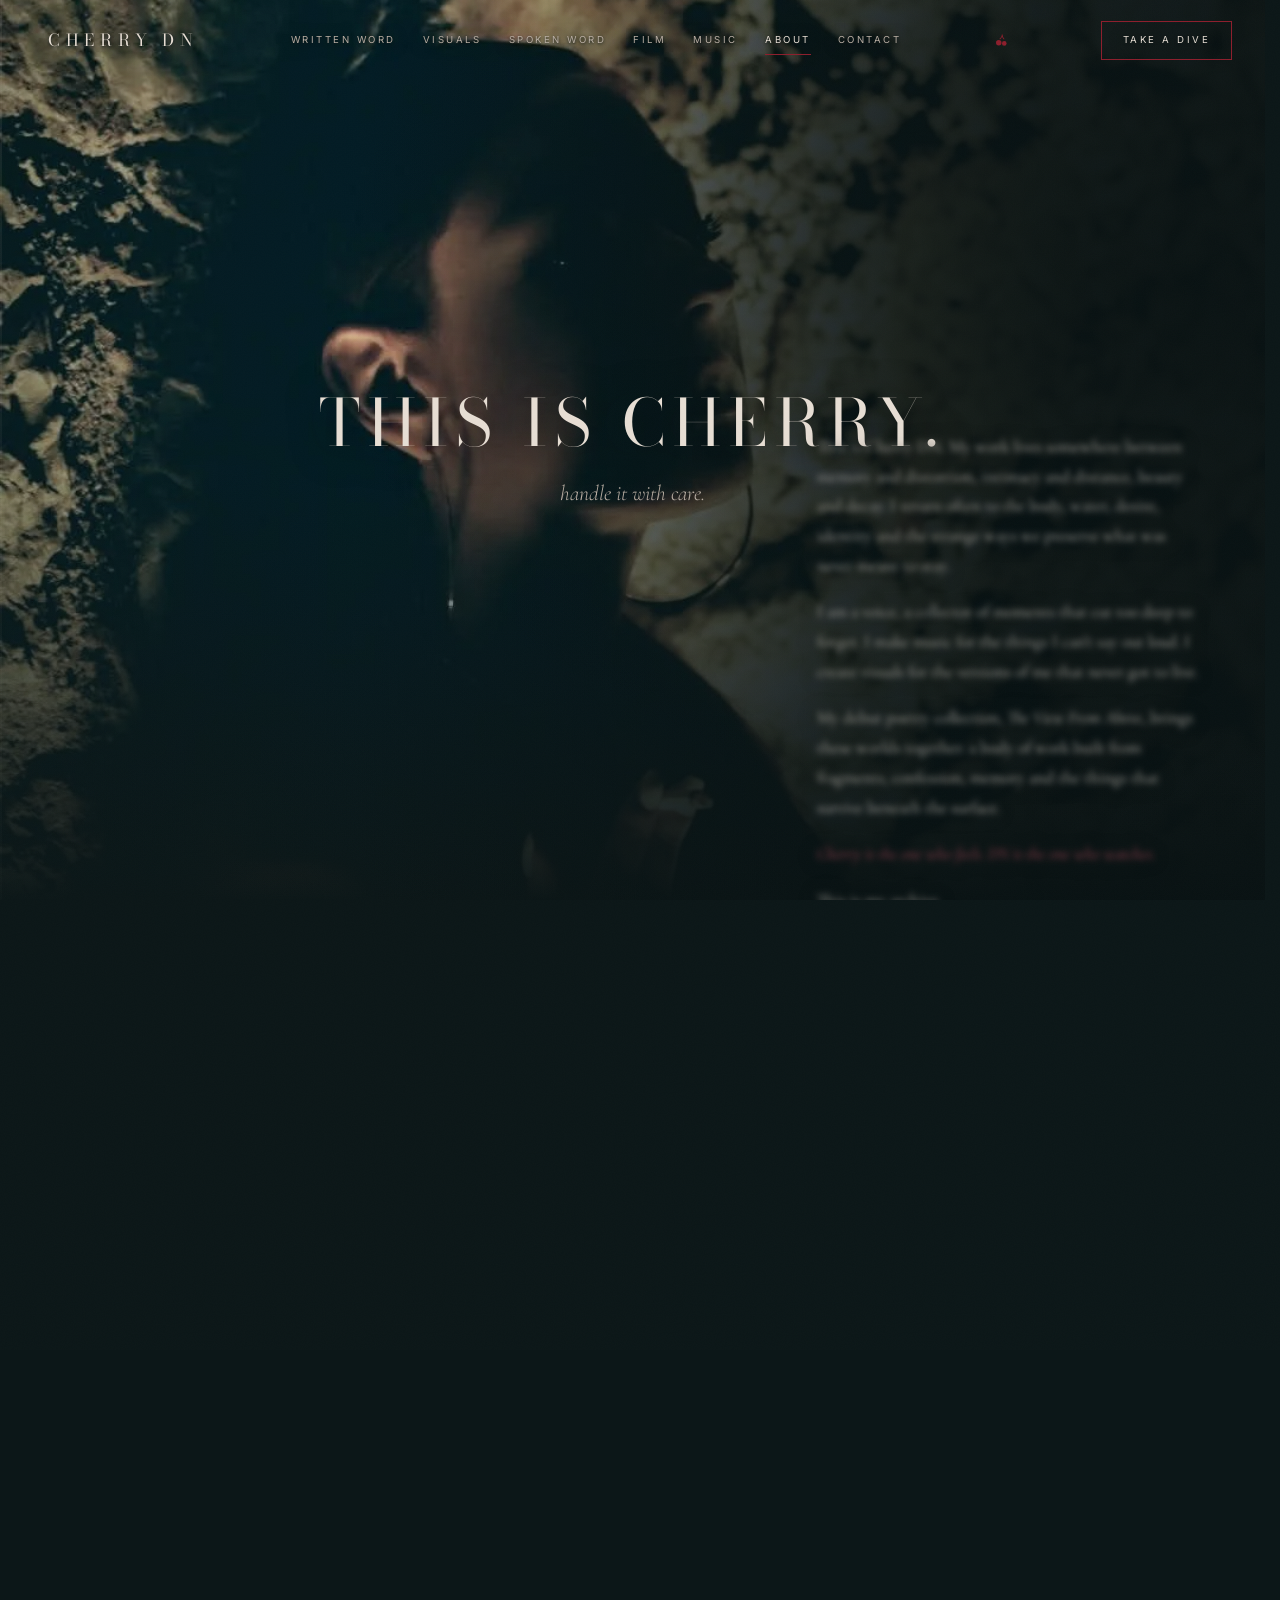
==== commit cdf23f5d: "Every book she prints gets a code of its own She will publish more than one book, and each needs its" ====
--- a/about.html
+++ b/about.html
@@ -10,7 +10,7 @@
   <link rel="preconnect" href="https://fonts.gstatic.com" crossorigin />
   <link href="https://fonts.googleapis.com/css2?family=Bodoni+Moda:opsz,wght@6..96,400;6..96,500&family=Inter:wght@300;400;500&family=Cormorant+Garamond:ital,wght@0,400;0,500;1,400;1,500&family=Great+Vibes&display=swap" rel="stylesheet" />
   <script>document.documentElement.classList.add("js");if(!("onpagereveal" in window))document.documentElement.classList.add("fade");</script>
-  <link rel="stylesheet" href="css/cherry.css?v=56" />
+  <link rel="stylesheet" href="css/cherry.css?v=57" />
 </head>
 <body class="stage-page">
 
@@ -93,6 +93,6 @@
 
   <script src="js/cherry.js?v=35"></script>
 
-  <script src="js/cherry-data.js?v=13"></script>
+  <script src="js/cherry-data.js?v=14"></script>
 </body>
 </html>
--- a/css/cherry.css
+++ b/css/cherry.css
@@ -3490,3 +3490,17 @@
 }
 .chapters .trk__no { color: var(--red-t); }
 .chapters .trk.is-current { box-shadow: inset 2px 0 0 var(--red); }
+
+/* ============================================================
+   ONE GIFT PAGE, ANY BOOK
+   The code inside a cover carries the book it belongs to, so the
+   page can say which book it just opened.
+   ============================================================ */
+.page__book {
+  font-family: var(--poetic);
+  font-style: italic;
+  font-size: clamp(1.15rem, 2.2vw, 1.6rem);
+  color: var(--red-t);
+  margin-top: 0.5rem;
+  letter-spacing: 0.01em;
+}
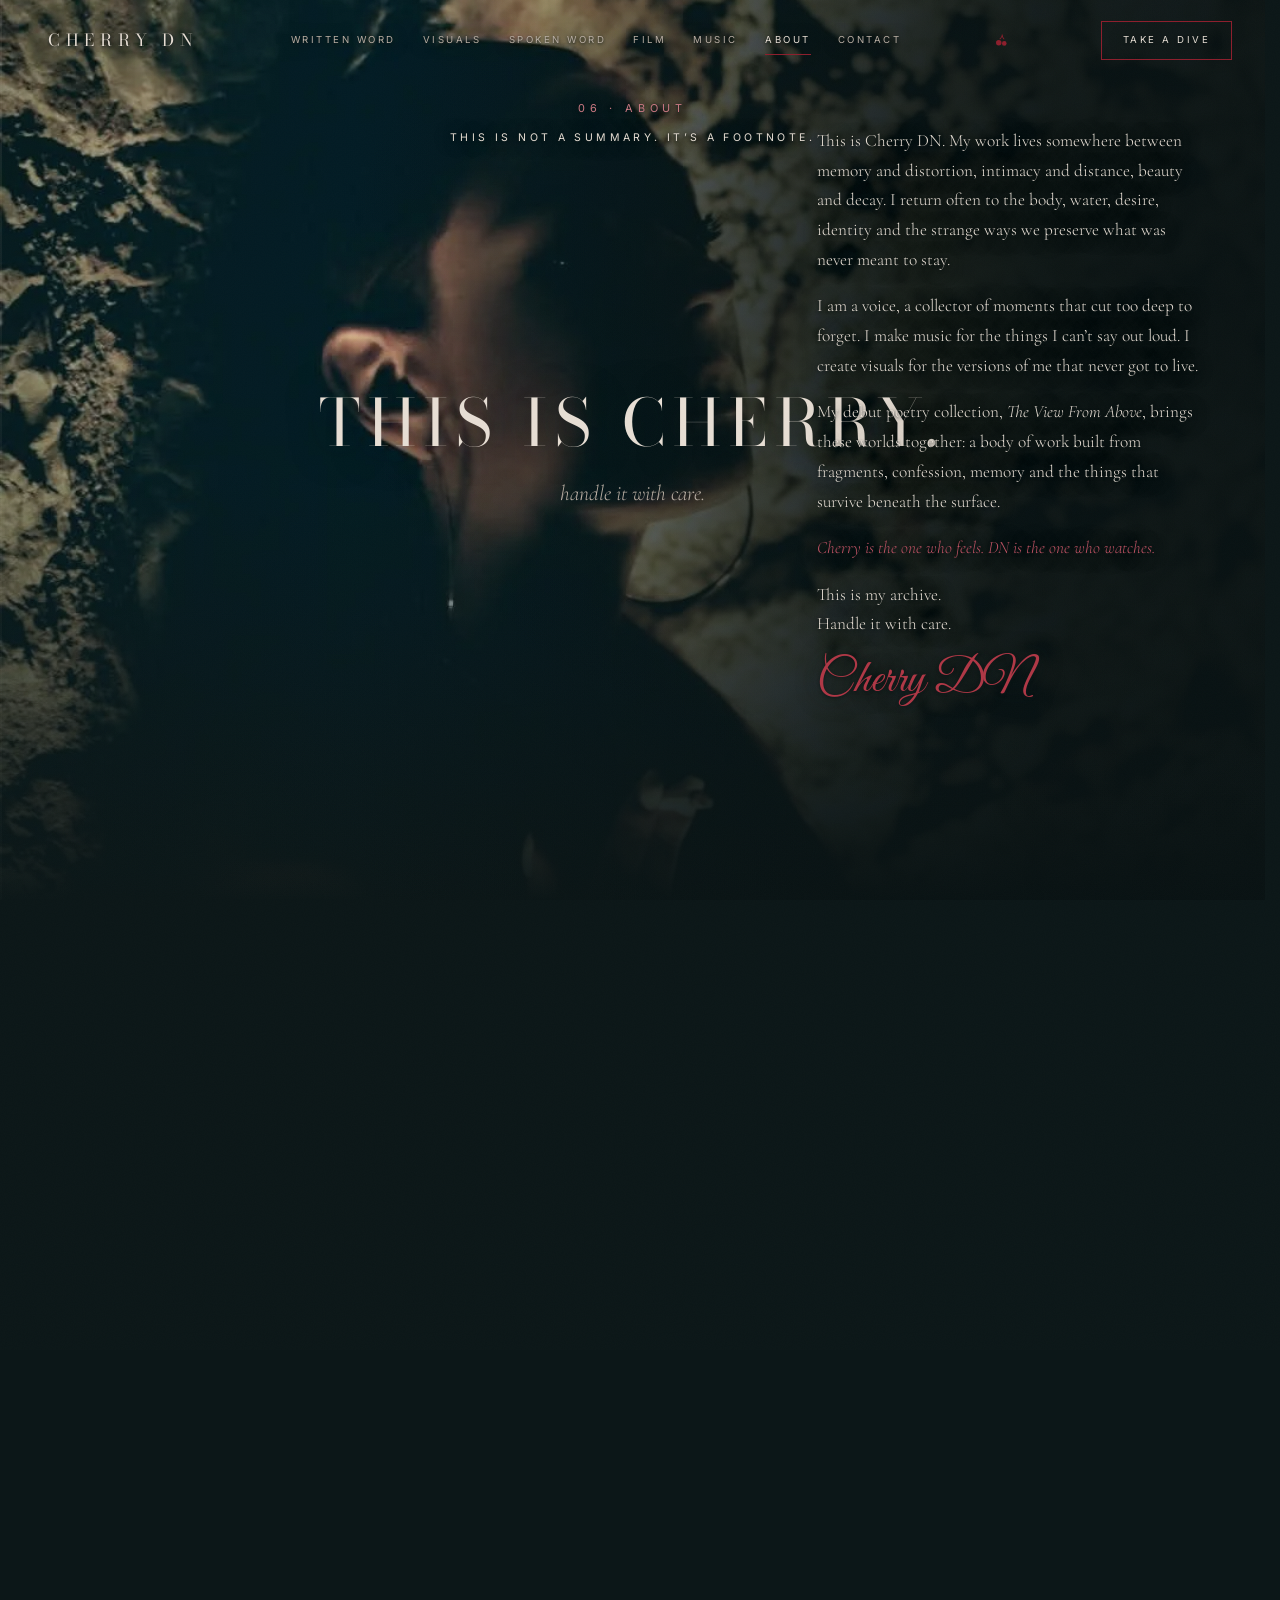
==== commit 6b52a87e: "Nothing reaches the world until she says so The first thing she needs is not another knob. It is the" ====
--- a/about.html
+++ b/about.html
@@ -93,6 +93,6 @@
 
   <script src="js/cherry.js?v=35"></script>
 
-  <script src="js/cherry-data.js?v=14"></script>
+  <script src="js/cherry-data.js?v=15"></script>
 </body>
 </html>
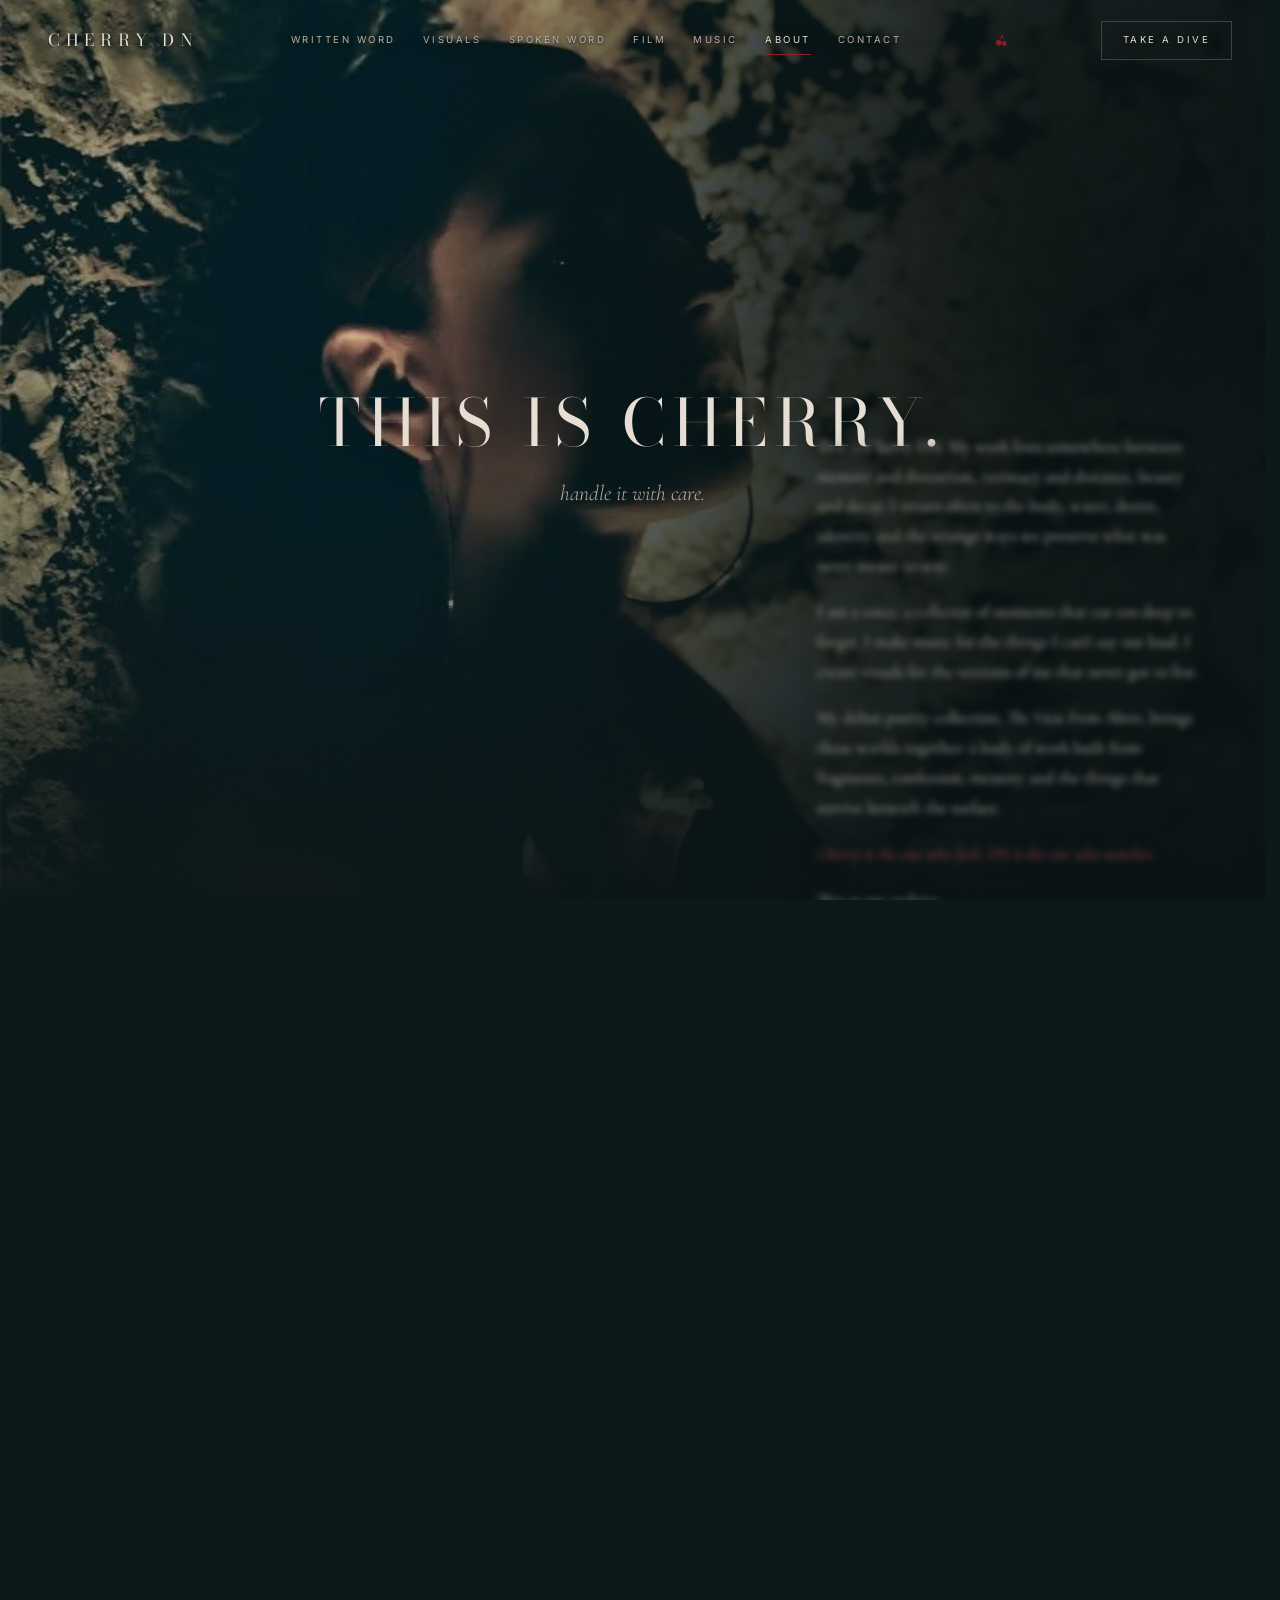
==== commit fd8410c7: "Her colours become one set of colours, not two hundred Before she can be given the palette, the pale" ====
--- a/about.html
+++ b/about.html
@@ -10,7 +10,7 @@
   <link rel="preconnect" href="https://fonts.gstatic.com" crossorigin />
   <link href="https://fonts.googleapis.com/css2?family=Bodoni+Moda:opsz,wght@6..96,400;6..96,500&family=Inter:wght@300;400;500&family=Cormorant+Garamond:ital,wght@0,400;0,500;1,400;1,500&family=Great+Vibes&display=swap" rel="stylesheet" />
   <script>document.documentElement.classList.add("js");if(!("onpagereveal" in window))document.documentElement.classList.add("fade");</script>
-  <link rel="stylesheet" href="css/cherry.css?v=57" />
+  <link rel="stylesheet" href="css/cherry.css?v=58" />
 </head>
 <body class="stage-page">
 
--- a/css/cherry.css
+++ b/css/cherry.css
@@ -14,7 +14,7 @@
   --red-display: #B03846;    /* display-size red — clears 3:1 on the dark ground */
   --ink: #E7DED4;
   --muted: #B9AEA3;
-  --line: rgba(185, 174, 163, 0.16);
+  --line: color-mix(in srgb, var(--muted) 16%, transparent);
   --display: "Bodoni Moda", "Didot", serif;
   --ui: "Inter", "Helvetica Neue", sans-serif;
   --poetic: "Cormorant Garamond", Georgia, serif;
@@ -151,9 +151,9 @@
   overflow: hidden;
   /* parchment fallback until assets/hero.jpg arrives */
   background:
-    radial-gradient(ellipse at 30% 20%, rgba(142, 31, 45, 0.35), transparent 40%),
+    radial-gradient(ellipse at 30% 20%, color-mix(in srgb, var(--red) 35%, transparent), transparent 40%),
     radial-gradient(ellipse at 72% 14%, rgba(90, 16, 26, 0.5), transparent 34%),
-    radial-gradient(ellipse at 55% 45%, rgba(142, 31, 45, 0.22), transparent 45%),
+    radial-gradient(ellipse at 55% 45%, color-mix(in srgb, var(--red) 22%, transparent), transparent 45%),
     linear-gradient(180deg, #cfc2ad 0%, #b3a48c 55%, #8a7c66 78%, #6f6350 100%);
 }
 .hero__img {
@@ -164,7 +164,7 @@
 .hero__veil {
   position: absolute; inset: 0;
   background:
-    linear-gradient(180deg, rgba(12, 23, 24, 0.42), transparent 30%, transparent 55%, var(--bg) 98%);
+    linear-gradient(180deg, color-mix(in srgb, var(--bg) 42%, transparent), transparent 30%, transparent 55%, var(--bg) 98%);
 }
 .hero__body { position: relative; z-index: 1; padding: 6rem 1.5rem 7rem; }
 .hero__title {
@@ -173,7 +173,7 @@
   font-size: clamp(2.8rem, 9vw, 6.5rem);
   letter-spacing: 0.16em;
   color: #F2EAD9;
-  text-shadow: 0 2px 30px rgba(12, 23, 24, 0.5);
+  text-shadow: 0 2px 30px color-mix(in srgb, var(--bg) 50%, transparent);
 }
 .hero__roles {
   margin-top: 1rem;
@@ -182,7 +182,7 @@
   letter-spacing: 0.6em;
   text-transform: uppercase;
   color: #EFE6D4;
-  text-shadow: 0 1px 14px rgba(12, 23, 24, 0.6);
+  text-shadow: 0 1px 14px color-mix(in srgb, var(--bg) 60%, transparent);
 }
 .hero__roles i { font-style: normal; color: var(--red-t); }
 .hero__welcome {
@@ -193,7 +193,7 @@
   font-size: clamp(1.05rem, 2.4vw, 1.3rem);
   letter-spacing: 0.14em;
   color: #EFE7D6;
-  text-shadow: 0 1px 14px rgba(12, 23, 24, 0.65);
+  text-shadow: 0 1px 14px color-mix(in srgb, var(--bg) 65%, transparent);
 }
 .hero__row { margin-top: 2.6rem; display: flex; gap: 1rem; justify-content: center; flex-wrap: wrap; }
 
@@ -207,11 +207,11 @@
   text-transform: uppercase;
   color: #F2EAD9;
   border: 1px solid rgba(242, 234, 217, 0.55);
-  background: rgba(12, 23, 24, 0.35);
+  background: color-mix(in srgb, var(--bg) 35%, transparent);
   backdrop-filter: blur(3px);
   transition: background 0.3s, border-color 0.3s;
 }
-.btn-line:hover { background: rgba(12, 23, 24, 0.6); }
+.btn-line:hover { background: color-mix(in srgb, var(--bg) 60%, transparent); }
 .btn-line--red { border-color: var(--red); }
 .btn-line--red:hover { background: var(--red); }
 
@@ -241,13 +241,13 @@
 .portal:hover img { transform: scale(1.04); filter: saturate(1) brightness(1); }
 .portal__fallback { position: absolute; inset: 0; }
 .portal--word .portal__fallback {
-  background: radial-gradient(ellipse at 30% 70%, rgba(142, 31, 45, 0.3), transparent 55%), linear-gradient(165deg, #131d1e, #0a1213);
+  background: radial-gradient(ellipse at 30% 70%, color-mix(in srgb, var(--red) 30%, transparent), transparent 55%), linear-gradient(165deg, #131d1e, #0a1213);
 }
 .portal--music .portal__fallback {
   background: radial-gradient(ellipse at 60% 30%, rgba(46, 90, 96, 0.4), transparent 55%), linear-gradient(165deg, #0e1c1e, #091112);
 }
 .portal--visuals .portal__fallback {
-  background: radial-gradient(ellipse at 75% 75%, rgba(142, 31, 45, 0.4), transparent 50%), linear-gradient(165deg, #171719, #0b0e0f);
+  background: radial-gradient(ellipse at 75% 75%, color-mix(in srgb, var(--red) 40%, transparent), transparent 50%), linear-gradient(165deg, #171719, #0b0e0f);
 }
 .portal__veil {
   position: absolute; inset: 0;
@@ -453,7 +453,7 @@
   aspect-ratio: 4 / 3;
   border: 1px solid var(--line);
   overflow: hidden;
-  background: radial-gradient(ellipse at 40% 60%, rgba(142, 31, 45, 0.45), transparent 60%), linear-gradient(160deg, #16090c, #0b0708);
+  background: radial-gradient(ellipse at 40% 60%, color-mix(in srgb, var(--red) 45%, transparent), transparent 60%), linear-gradient(160deg, #16090c, #0b0708);
 }
 .melodies__art img { position: absolute; inset: 0; width: 100%; height: 100%; object-fit: cover; }
 .melodies__title {
@@ -489,7 +489,7 @@
   aspect-ratio: 4 / 3;
   border: 1px solid var(--line);
   overflow: hidden;
-  background: radial-gradient(ellipse at 45% 55%, rgba(142, 31, 45, 0.4), transparent 60%), linear-gradient(160deg, #141013, #0b090b);
+  background: radial-gradient(ellipse at 45% 55%, color-mix(in srgb, var(--red) 40%, transparent), transparent 60%), linear-gradient(160deg, #141013, #0b090b);
 }
 .wl__thumb img { position: absolute; inset: 0; width: 100%; height: 100%; object-fit: cover; }
 .wl__title {
@@ -588,11 +588,11 @@
   transition: opacity 0.5s;
 }
 .vitem:hover .vitem__cap, .vitem.is-empty .vitem__cap { opacity: 1; }
-.vg1 { background: radial-gradient(ellipse at 30% 30%, rgba(142, 31, 45, 0.5), transparent 60%), linear-gradient(160deg, #171114, #0b090b); }
+.vg1 { background: radial-gradient(ellipse at 30% 30%, color-mix(in srgb, var(--red) 50%, transparent), transparent 60%), linear-gradient(160deg, #171114, #0b090b); }
 .vg2 { background: radial-gradient(ellipse at 70% 60%, rgba(46, 90, 96, 0.45), transparent 60%), linear-gradient(160deg, #0e191b, #091112); }
-.vg3 { background: radial-gradient(ellipse at 50% 80%, rgba(142, 31, 45, 0.35), transparent 55%), linear-gradient(160deg, #141618, #0a0d0e); }
-.vg4 { background: radial-gradient(ellipse at 25% 70%, rgba(185, 174, 163, 0.18), transparent 55%), linear-gradient(160deg, #131315, #0a0b0c); }
-.vg5 { background: radial-gradient(ellipse at 65% 25%, rgba(142, 31, 45, 0.42), transparent 50%), linear-gradient(160deg, #120e12, #0a080a); }
+.vg3 { background: radial-gradient(ellipse at 50% 80%, color-mix(in srgb, var(--red) 35%, transparent), transparent 55%), linear-gradient(160deg, #141618, #0a0d0e); }
+.vg4 { background: radial-gradient(ellipse at 25% 70%, color-mix(in srgb, var(--muted) 18%, transparent), transparent 55%), linear-gradient(160deg, #131315, #0a0b0c); }
+.vg5 { background: radial-gradient(ellipse at 65% 25%, color-mix(in srgb, var(--red) 42%, transparent), transparent 50%), linear-gradient(160deg, #120e12, #0a080a); }
 
 /* ============================================================
    FILM
@@ -605,14 +605,14 @@
   margin-bottom: 1.6rem;
   display: flex; align-items: center; justify-content: center;
   background:
-    radial-gradient(ellipse at 50% 70%, rgba(142, 31, 45, 0.4), transparent 55%),
+    radial-gradient(ellipse at 50% 70%, color-mix(in srgb, var(--red) 40%, transparent), transparent 55%),
     linear-gradient(170deg, #101a1c, #0a1112);
 }
 .filmbox img, .filmbox video { position: absolute; inset: 0; width: 100%; height: 100%; object-fit: cover; }
 .filmbox__play {
   position: relative; z-index: 1;
   width: 68px; height: 68px;
-  border: 1px solid rgba(231, 222, 212, 0.6);
+  border: 1px solid color-mix(in srgb, var(--ink) 60%, transparent);
   border-radius: 50%;
   backdrop-filter: blur(4px);
 }
@@ -661,7 +661,7 @@
   overflow: hidden;
   background:
     radial-gradient(ellipse at 60% 30%, rgba(203, 178, 140, 0.25), transparent 60%),
-    radial-gradient(ellipse at 30% 80%, rgba(142, 31, 45, 0.3), transparent 55%),
+    radial-gradient(ellipse at 30% 80%, color-mix(in srgb, var(--red) 30%, transparent), transparent 55%),
     linear-gradient(165deg, #1a1512, #0d0b0a);
 }
 .about-photo img { position: absolute; inset: 0; width: 100%; height: 100%; object-fit: cover; }
@@ -1033,7 +1033,7 @@
 .btn-line::before {
   content: "";
   position: absolute; inset: 0;
-  background: rgba(142, 31, 45, 0.9);
+  background: color-mix(in srgb, var(--red) 90%, transparent);
   transform: translateY(101%);
   transition: transform 0.4s cubic-bezier(0.16, 1, 0.3, 1);
   z-index: -1;
@@ -1053,8 +1053,8 @@
 
 .player__btn.is-playing { border-color: var(--red); animation: pulse-red 2.2s ease-in-out infinite; }
 @keyframes pulse-red {
-  0%, 100% { box-shadow: 0 0 0 0 rgba(142, 31, 45, 0.35); }
-  50%      { box-shadow: 0 0 0 9px rgba(142, 31, 45, 0); }
+  0%, 100% { box-shadow: 0 0 0 0 color-mix(in srgb, var(--red) 35%, transparent); }
+  50%      { box-shadow: 0 0 0 9px transparent; }
 }
 @media (prefers-reduced-motion: reduce) { .player__btn.is-playing { animation: none; } }
 
@@ -1068,7 +1068,7 @@
   transform: scale(1);
   pointer-events: none;
 }
-.vitem:hover::after { border-color: rgba(142, 31, 45, 0.55); transform: scale(0.955); }
+.vitem:hover::after { border-color: color-mix(in srgb, var(--red) 55%, transparent); transform: scale(0.955); }
 
 .wl__thumb img { transition: transform 1s cubic-bezier(0.16, 1, 0.3, 1); }
 .wl:hover .wl__thumb img { transform: scale(1.05); }
@@ -1100,7 +1100,7 @@
 }
 .filmbox.show-note .filmbox__note { opacity: 1; transform: none; }
 .filmbox { cursor: pointer; }
-.filmbox:hover .filmbox__play { border-color: var(--red); box-shadow: 0 0 30px rgba(142, 31, 45, 0.35); }
+.filmbox:hover .filmbox__play { border-color: var(--red); box-shadow: 0 0 30px color-mix(in srgb, var(--red) 35%, transparent); }
 .filmbox__play { transition: border-color 0.4s, box-shadow 0.4s, transform 0.4s; }
 .filmbox:hover .filmbox__play { transform: scale(1.06); }
 
@@ -1320,7 +1320,7 @@
 body[data-persona] .duality__half { transition: opacity 1.2s, filter 1.2s, border-color 1.2s, background 1.2s; }
 body[data-persona="cherry"] .duality__half--dn,
 body[data-persona="dn"] .duality__half--cherry { opacity: 0.5; filter: saturate(0.55); }
-body[data-persona="cherry"] .player { border-color: rgba(142, 31, 45, 0.55); }
+body[data-persona="cherry"] .player { border-color: color-mix(in srgb, var(--red) 55%, transparent); }
 body[data-persona="cherry"] .player__btn { border-color: var(--red); }
 body[data-persona="dn"] .player { border-color: rgba(94, 116, 118, 0.65); }
 body[data-persona="dn"] .player__btn { border-color: #5E7476; }
@@ -1359,7 +1359,7 @@
   left: 50%; top: 0; bottom: 0;
   width: 1px;
   background: linear-gradient(to bottom,
-    var(--line), rgba(142, 31, 45, 0.5) 38%, var(--line) 75%, transparent);
+    var(--line), color-mix(in srgb, var(--red) 50%, transparent) 38%, var(--line) 75%, transparent);
   transform: translateX(-0.5px);
 }
 .dstage__half {
@@ -1372,7 +1372,7 @@
   justify-content: flex-end;
   text-align: right;
   background:
-    radial-gradient(ellipse at 82% 10%, rgba(142, 31, 45, 0.17), transparent 52%),
+    radial-gradient(ellipse at 82% 10%, color-mix(in srgb, var(--red) 17%, transparent), transparent 52%),
     radial-gradient(ellipse at 15% 88%, rgba(203, 178, 140, 0.06), transparent 50%),
     linear-gradient(115deg, #150d10 0%, #0e1315 85%);
 }
@@ -1448,12 +1448,12 @@
   cursor: pointer;
   transition: color 0.3s, background 0.3s;
 }
-.dlist .trk:hover { color: var(--ink); background: rgba(231, 222, 212, 0.02); padding-left: 0.2rem; }
+.dlist .trk:hover { color: var(--ink); background: color-mix(in srgb, var(--ink) 2%, transparent); padding-left: 0.2rem; }
 .dlist .trk__name { flex: 1; }
 .dlist--cherry .trk__name { text-align: right; }
 .dlist--cherry .trk__no { color: var(--red-t); }
 .dlist--dn .trk__no { color: #7E9496; }
-.dlist--cherry .trk.is-current { box-shadow: inset -2px 0 0 var(--red); background: rgba(142, 31, 45, 0.06); }
+.dlist--cherry .trk.is-current { box-shadow: inset -2px 0 0 var(--red); background: color-mix(in srgb, var(--red) 6%, transparent); }
 .dlist--dn .trk.is-current { box-shadow: inset 2px 0 0 #5E7476; background: rgba(94, 116, 118, 0.07); }
 .dlist .trk.is-ghost { opacity: 0.55; cursor: default; }
 .dlist .trk.is-ghost:hover { color: var(--muted); background: transparent; }
@@ -1567,7 +1567,7 @@
 .dstage--hero .dstage__inner { margin: auto 0; }
 .dstage--hero .dstage__half--cherry {
   background:
-    radial-gradient(ellipse at 70% 8%, rgba(142, 31, 45, 0.14), transparent 55%),
+    radial-gradient(ellipse at 70% 8%, color-mix(in srgb, var(--red) 14%, transparent), transparent 55%),
     linear-gradient(115deg, #150d10 0%, #0d1214 100%);
 }
 .dstage--hero .dstage__half--dn {
@@ -1636,7 +1636,7 @@
 .mist--cherry { left: -4%; }
 .mist--cherry::before {
   background:
-    radial-gradient(46% 38% at 70% 32%, rgba(142, 31, 45, 0.34), transparent 72%),
+    radial-gradient(46% 38% at 70% 32%, color-mix(in srgb, var(--red) 34%, transparent), transparent 72%),
     radial-gradient(38% 30% at 58% 72%, rgba(203, 178, 140, 0.1), transparent 70%);
 }
 .mist--dn { right: -4%; }
@@ -1708,7 +1708,7 @@
   background: none;
   font-size: 2.7rem;
   top: 47%;
-  text-shadow: 0 0 26px rgba(12, 23, 24, 0.9);
+  text-shadow: 0 0 26px color-mix(in srgb, var(--bg) 90%, transparent);
 }
 
 /* entrance */
@@ -1757,7 +1757,7 @@
 }
 .mist--merge::before {
   background:
-    radial-gradient(40% 32% at 36% 28%, rgba(142, 31, 45, 0.2), transparent 70%),
+    radial-gradient(40% 32% at 36% 28%, color-mix(in srgb, var(--red) 20%, transparent), transparent 70%),
     radial-gradient(44% 36% at 64% 66%, rgba(74, 118, 124, 0.24), transparent 70%),
     radial-gradient(30% 24% at 50% 46%, rgba(150, 110, 105, 0.1), transparent 68%);
   filter: blur(84px);
@@ -1786,7 +1786,7 @@
 .mist { width: 60%; opacity: 0.85; }
 .mist--cherry::before {
   background:
-    radial-gradient(72% 62% at 28% 46%, rgba(142, 31, 45, 0.52), rgba(130, 28, 42, 0.26) 56%, transparent 80%),
+    radial-gradient(72% 62% at 28% 46%, color-mix(in srgb, var(--red) 52%, transparent), rgba(130, 28, 42, 0.26) 56%, transparent 80%),
     radial-gradient(48% 40% at 60% 74%, rgba(118, 24, 36, 0.34), transparent 72%);
   filter: blur(54px);
   transition: background 1.6s ease, filter 1.6s ease;
@@ -1812,7 +1812,7 @@
   right: -22%;
   background:
     radial-gradient(30% 15% at 66% 24%, rgba(148, 34, 48, 0.44), transparent 70%),
-    radial-gradient(34% 13% at 76% 52%, rgba(142, 31, 45, 0.38), transparent 70%),
+    radial-gradient(34% 13% at 76% 52%, color-mix(in srgb, var(--red) 38%, transparent), transparent 70%),
     radial-gradient(26% 12% at 62% 79%, rgba(126, 28, 40, 0.32), transparent 70%);
 }
 .mist--dn::after {
@@ -1901,7 +1901,7 @@
 .dstage[data-attend="cherry"] .dstage__half--cherry .dstage__name--cherry {
   letter-spacing: 0.19em;
   margin-right: -0.19em;
-  text-shadow: 0 0 42px rgba(176, 56, 70, 0.5), 0 0 14px rgba(176, 56, 70, 0.28);
+  text-shadow: 0 0 42px color-mix(in srgb, var(--red-display) 50%, transparent), 0 0 14px color-mix(in srgb, var(--red-display) 28%, transparent);
 }
 .dstage[data-attend="dn"] .dstage__half--dn .dstage__name--dn {
   letter-spacing: 0.38em;
@@ -2019,7 +2019,7 @@
   /* eased S-curve: the rivers keep their color, then commit to dark quickly.
      z-index 0 — the veil dissolves the water, never the words: it paints
      after the mist in tree order but under the halves' text (z-index 1). */
-  background: linear-gradient(to bottom, transparent, rgba(12, 23, 24, 0.10) 24%, rgba(12, 23, 24, 0.32) 46%, rgba(12, 23, 24, 0.62) 64%, rgba(12, 23, 24, 0.88) 78%, var(--bg) 90%);
+  background: linear-gradient(to bottom, transparent, color-mix(in srgb, var(--bg) 10%, transparent) 24%, color-mix(in srgb, var(--bg) 32%, transparent) 46%, color-mix(in srgb, var(--bg) 62%, transparent) 64%, color-mix(in srgb, var(--bg) 88%, transparent) 78%, var(--bg) 90%);
   z-index: 0;
   pointer-events: none;
 }
@@ -2125,7 +2125,7 @@
 }
 .landing .portal {
   aspect-ratio: 6 / 5;
-  border: 1px solid rgba(231, 222, 212, 0.14);
+  border: 1px solid color-mix(in srgb, var(--ink) 14%, transparent);
 }
 .landing .portal img { filter: saturate(0.72) brightness(0.5) contrast(1.08); }
 .landing .portal:hover img { filter: saturate(0.9) brightness(0.66) contrast(1.08); }
@@ -2158,7 +2158,7 @@
   position: absolute;
   left: 0; right: 0; bottom: 0;
   height: 22svh;
-  background: linear-gradient(to bottom, transparent, rgba(12, 23, 24, 0.12) 26%, rgba(12, 23, 24, 0.34) 48%, rgba(12, 23, 24, 0.64) 66%, rgba(12, 23, 24, 0.88) 80%, var(--bg) 92%);
+  background: linear-gradient(to bottom, transparent, color-mix(in srgb, var(--bg) 12%, transparent) 26%, color-mix(in srgb, var(--bg) 34%, transparent) 48%, color-mix(in srgb, var(--bg) 64%, transparent) 66%, color-mix(in srgb, var(--bg) 88%, transparent) 80%, var(--bg) 92%);
   /* the veil dissolves the weather, never the words: it must sit under
      .astage__body, which is z-index 1 */
   z-index: 0;
@@ -2200,7 +2200,7 @@
 /* --- 02 · written word: her lines surface and sink like memory --- */
 .astage--words {
   background:
-    radial-gradient(46% 38% at 22% 30%, rgba(142, 31, 45, 0.15), transparent 70%),
+    radial-gradient(46% 38% at 22% 30%, color-mix(in srgb, var(--red) 15%, transparent), transparent 70%),
     radial-gradient(42% 36% at 78% 66%, rgba(86, 122, 128, 0.13), transparent 70%),
     radial-gradient(ellipse 90% 50% at 50% 0%, #10161a 0%, transparent 65%),
     linear-gradient(180deg, #0e1315 0%, #0c1214 68%, var(--bg) 94%);
@@ -2242,7 +2242,7 @@
   width: 9px; height: 9px;
   border-radius: 50%;
   background: var(--red-display);
-  box-shadow: 0 0 42px 14px rgba(142, 31, 45, 0.5);
+  box-shadow: 0 0 42px 14px color-mix(in srgb, var(--red) 50%, transparent);
 }
 /* the voice rises from beneath the words, not through them */
 .astage--voice .astage__rings { inset: 18% 0 -18% 0; }
@@ -2250,7 +2250,7 @@
   position: absolute;
   width: 26vmin; height: 26vmin;
   border-radius: 50%;
-  border: 1px solid rgba(192, 82, 99, 0.32);
+  border: 1px solid color-mix(in srgb, var(--red-t) 32%, transparent);
   transform: scale(0.7);
   opacity: 0.16;
 }
@@ -2285,8 +2285,8 @@
   content: "";
   position: absolute; inset: 0;
   background:
-    linear-gradient(180deg, rgba(12, 23, 24, 0.66), transparent 32%),
-    radial-gradient(ellipse 74% 62% at 50% 46%, rgba(12, 23, 24, 0.22), rgba(12, 23, 24, 0.78) 96%);
+    linear-gradient(180deg, color-mix(in srgb, var(--bg) 66%, transparent), transparent 32%),
+    radial-gradient(ellipse 74% 62% at 50% 46%, color-mix(in srgb, var(--bg) 22%, transparent), color-mix(in srgb, var(--bg) 78%, transparent) 96%);
 }
 .astage__proj img:first-child { opacity: 0.85; }
 @media (prefers-reduced-motion: no-preference) {
@@ -2310,7 +2310,7 @@
   width: 120vmin; height: 76%;
   transform: translateX(-50%);
   clip-path: polygon(46.5% 0, 53.5% 0, 97% 100%, 3% 100%);
-  background: linear-gradient(180deg, rgba(231, 222, 212, 0.11), rgba(231, 222, 212, 0.04) 55%, transparent 92%);
+  background: linear-gradient(180deg, color-mix(in srgb, var(--ink) 11%, transparent), color-mix(in srgb, var(--ink) 4%, transparent) 55%, transparent 92%);
   filter: blur(7px);
   z-index: 0;
   pointer-events: none;
@@ -2324,7 +2324,7 @@
   aspect-ratio: 2.39 / 1;
   border: 1px solid var(--line);
   background:
-    radial-gradient(ellipse 80% 95% at 50% 46%, rgba(231, 222, 212, 0.085), rgba(12, 23, 24, 0.35) 80%),
+    radial-gradient(ellipse 80% 95% at 50% 46%, color-mix(in srgb, var(--ink) 8.5%, transparent), color-mix(in srgb, var(--bg) 35%, transparent) 80%),
     linear-gradient(160deg, #101718, #0b0f10);
   box-shadow: 0 34px 90px rgba(0, 0, 0, 0.55);
   display: grid;
@@ -2346,7 +2346,7 @@
   content: "";
   position: absolute; inset: 0;
   background:
-    linear-gradient(180deg, rgba(12, 23, 24, 0.78), rgba(12, 23, 24, 0.3) 22%, transparent 40%),
+    linear-gradient(180deg, color-mix(in srgb, var(--bg) 78%, transparent), color-mix(in srgb, var(--bg) 30%, transparent) 22%, transparent 40%),
     radial-gradient(ellipse 82% 72% at 50% 40%, transparent 30%, rgba(10, 16, 17, 0.82) 100%);
 }
 @media (prefers-reduced-motion: no-preference) {
@@ -2365,7 +2365,7 @@
   width: 46vmin; height: 46vmin;
   transform: translate(-50%, -50%);
   border-radius: 50%;
-  background: radial-gradient(circle, rgba(142, 31, 45, 0.32), rgba(142, 31, 45, 0.08) 46%, transparent 70%);
+  background: radial-gradient(circle, color-mix(in srgb, var(--red) 32%, transparent), color-mix(in srgb, var(--red) 8%, transparent) 46%, transparent 70%);
   filter: blur(22px);
   z-index: 0;
   pointer-events: none;
@@ -2383,7 +2383,7 @@
 }
 
 /* panel-confirmed guards: type must survive any ground */
-.dstage__crown { text-shadow: 0 1px 12px rgba(12, 23, 24, 0.75), 0 0 30px rgba(12, 23, 24, 0.5); }
+.dstage__crown { text-shadow: 0 1px 12px color-mix(in srgb, var(--bg) 75%, transparent), 0 0 30px color-mix(in srgb, var(--bg) 50%, transparent); }
 .astage--her .astage__display, .astage--her .astage__sub,
 .astage--gaze .astage__display, .astage--gaze .astage__sub {
   text-shadow: 0 2px 30px rgba(10, 16, 17, 0.95), 0 1px 6px rgba(10, 16, 17, 0.65);
@@ -2420,7 +2420,7 @@
   width: 58vmin; height: 58vmin;
   transform: translate(-50%, -50%);
   border-radius: 50%;
-  background: radial-gradient(circle, rgba(142, 31, 45, 0.26), rgba(142, 31, 45, 0.06) 48%, transparent 72%);
+  background: radial-gradient(circle, color-mix(in srgb, var(--red) 26%, transparent), color-mix(in srgb, var(--red) 6%, transparent) 48%, transparent 72%);
   filter: blur(30px);
   z-index: 0;
   pointer-events: none;
@@ -2433,9 +2433,9 @@
   width: min(268px, 56vw);
   aspect-ratio: 2 / 3;
   margin: 0 auto 2.6rem;
-  border: 1px solid rgba(231, 222, 212, 0.18);
+  border: 1px solid color-mix(in srgb, var(--ink) 18%, transparent);
   background:
-    radial-gradient(ellipse 90% 60% at 50% 18%, rgba(142, 31, 45, 0.3), transparent 62%),
+    radial-gradient(ellipse 90% 60% at 50% 18%, color-mix(in srgb, var(--red) 30%, transparent), transparent 62%),
     linear-gradient(155deg, #17090d 0%, #0e1315 72%);
   box-shadow: 0 42px 90px rgba(0, 0, 0, 0.62);
   display: grid; place-items: center;
@@ -2580,7 +2580,7 @@
   max-width: 100%;
   max-height: 72svh;
   object-fit: contain;
-  border: 1px solid rgba(231, 222, 212, 0.14);
+  border: 1px solid color-mix(in srgb, var(--ink) 14%, transparent);
   box-shadow: 0 40px 90px rgba(0, 0, 0, 0.6);
 }
 .lbox__meta {
@@ -2767,7 +2767,7 @@
   width: 2px;
   z-index: 45;
   pointer-events: none;
-  background: linear-gradient(to bottom, rgba(185, 174, 163, 0.1), rgba(185, 174, 163, 0.02));
+  background: linear-gradient(to bottom, color-mix(in srgb, var(--muted) 10%, transparent), color-mix(in srgb, var(--muted) 2%, transparent));
 }
 .gauge__fill {
   position: absolute;
@@ -2852,7 +2852,7 @@
     aspect-ratio: 2.39 / 1;
     border: 1px solid var(--line);
     background:
-      radial-gradient(ellipse 80% 95% at 50% 46%, rgba(231, 222, 212, 0.085), rgba(12, 23, 24, 0.35) 80%),
+      radial-gradient(ellipse 80% 95% at 50% 46%, color-mix(in srgb, var(--ink) 8.5%, transparent), color-mix(in srgb, var(--bg) 35%, transparent) 80%),
       linear-gradient(160deg, #101718, #0b0f10);
     box-shadow: 0 34px 90px rgba(0, 0, 0, 0.55);
     display: grid;
@@ -2935,7 +2935,7 @@
     padding: calc(var(--nav-h, 5.4rem) + 1rem) 0 1.4rem;
     margin-bottom: 0.6rem;
     background: linear-gradient(to bottom,
-      var(--bg) 0 78%, rgba(12, 23, 24, 0.96) 90%, rgba(12, 23, 24, 0.75) 96%, transparent);
+      var(--bg) 0 78%, color-mix(in srgb, var(--bg) 96%, transparent) 90%, color-mix(in srgb, var(--bg) 75%, transparent) 96%, transparent);
     animation: plate-settle linear both;
     animation-timeline: view();
     animation-range: entry 60% contain 12%;
@@ -3090,7 +3090,7 @@
   border: 1px solid var(--line);
   overflow: hidden;
   background:
-    radial-gradient(ellipse at 50% 70%, rgba(142, 31, 45, 0.34), transparent 58%),
+    radial-gradient(ellipse at 50% 70%, color-mix(in srgb, var(--red) 34%, transparent), transparent 58%),
     linear-gradient(170deg, #101a1c, #0a1112);
 }
 .film__poster {
@@ -3114,7 +3114,7 @@
 .film__play::before {
   content: "";
   width: clamp(62px, 9vw, 86px); height: clamp(62px, 9vw, 86px);
-  border: 1px solid rgba(231, 222, 212, 0.6);
+  border: 1px solid color-mix(in srgb, var(--ink) 60%, transparent);
   border-radius: 50%;
   background: rgba(10, 17, 18, 0.28);
   backdrop-filter: blur(4px);
@@ -3131,7 +3131,7 @@
 .film:hover .film__play::before,
 .film__play:focus-visible::before {
   border-color: var(--red);
-  box-shadow: 0 0 34px rgba(142, 31, 45, 0.38);
+  box-shadow: 0 0 34px color-mix(in srgb, var(--red) 38%, transparent);
   transform: scale(1.06);
 }
 .film__play[disabled] { cursor: default; opacity: 0.35; }
@@ -3139,7 +3139,7 @@
 .film__player { position: absolute; inset: 0; width: 100%; height: 100%; border: 0; background: #000; display: block; }
 .film__frame.is-playing .film__play,
 .film__frame.is-playing .film__poster { display: none; }
-.film__frame.is-empty .film__play::before { border-color: rgba(231, 222, 212, 0.2); }
+.film__frame.is-empty .film__play::before { border-color: color-mix(in srgb, var(--ink) 20%, transparent); }
 
 .film__title {
   font-family: var(--display);
@@ -3236,8 +3236,8 @@
     radial-gradient(90% 78% at 96% 34%, rgba(9, 18, 19, 0.82) 0%, rgba(9, 18, 19, 0.45) 46%, transparent 78%),
     linear-gradient(to left,
       rgba(9, 18, 19, 0.94) 0%, rgba(9, 18, 19, 0.9) 18%, rgba(9, 18, 19, 0.74) 34%,
-      rgba(9, 18, 19, 0.42) 52%, rgba(12, 23, 24, 0.12) 72%, rgba(12, 23, 24, 0.44) 100%),
-    linear-gradient(to bottom, transparent 0%, transparent 52%, rgba(12, 23, 24, 0.72) 84%, var(--bg) 100%);
+      rgba(9, 18, 19, 0.42) 52%, color-mix(in srgb, var(--bg) 12%, transparent) 72%, color-mix(in srgb, var(--bg) 44%, transparent) 100%),
+    linear-gradient(to bottom, transparent 0%, transparent 52%, color-mix(in srgb, var(--bg) 72%, transparent) 84%, var(--bg) 100%);
 }
 
 body:has(.herstage) .nav.is-scrolled {
@@ -3249,7 +3249,7 @@
 body:has(.herstage) .nav__logo,
 body:has(.herstage) .nav__links a,
 body:has(.herstage) .nav__cta {
-  text-shadow: 0 1px 3px rgba(12, 23, 24, 0.9), 0 2px 16px rgba(12, 23, 24, 0.85);
+  text-shadow: 0 1px 3px color-mix(in srgb, var(--bg) 90%, transparent), 0 2px 16px color-mix(in srgb, var(--bg) 85%, transparent);
 }
 
 .herstage__crown {
@@ -3261,7 +3261,7 @@
    legibility rather than borrowing it from a scrim over the nav */
 .herstage__crown .crown__num,
 .herstage__crown .crown__tag {
-  text-shadow: 0 1px 3px rgba(12, 23, 24, 0.95), 0 2px 18px rgba(12, 23, 24, 0.9);
+  text-shadow: 0 1px 3px color-mix(in srgb, var(--bg) 95%, transparent), 0 2px 18px color-mix(in srgb, var(--bg) 90%, transparent);
 }
 
 .herstage__title {
@@ -3281,7 +3281,7 @@
   letter-spacing: 0.12em;
   line-height: 1.05;
   color: var(--ink);
-  text-shadow: 0 2px 40px rgba(12, 23, 24, 0.8);
+  text-shadow: 0 2px 40px color-mix(in srgb, var(--bg) 80%, transparent);
 }
 .herstage__sub {
   margin-top: 1.1rem;
@@ -3303,7 +3303,7 @@
   line-height: 1.72;
   color: var(--ink);
   margin-bottom: 1.05rem;
-  text-shadow: 0 1px 3px rgba(12, 23, 24, 0.95), 0 1px 22px rgba(12, 23, 24, 0.9);
+  text-shadow: 0 1px 3px color-mix(in srgb, var(--bg) 95%, transparent), 0 1px 22px color-mix(in srgb, var(--bg) 90%, transparent);
 }
 .herstage__lines .about-duality {
   font-style: italic;
@@ -3485,7 +3485,7 @@
 .chapters .trk:last-child { border-bottom: 1px solid var(--line); }
 .chapters .trk:hover {
   color: var(--ink);
-  background: rgba(231, 222, 212, 0.02);
+  background: color-mix(in srgb, var(--ink) 2%, transparent);
   padding-left: 0.6rem;
 }
 .chapters .trk__no { color: var(--red-t); }
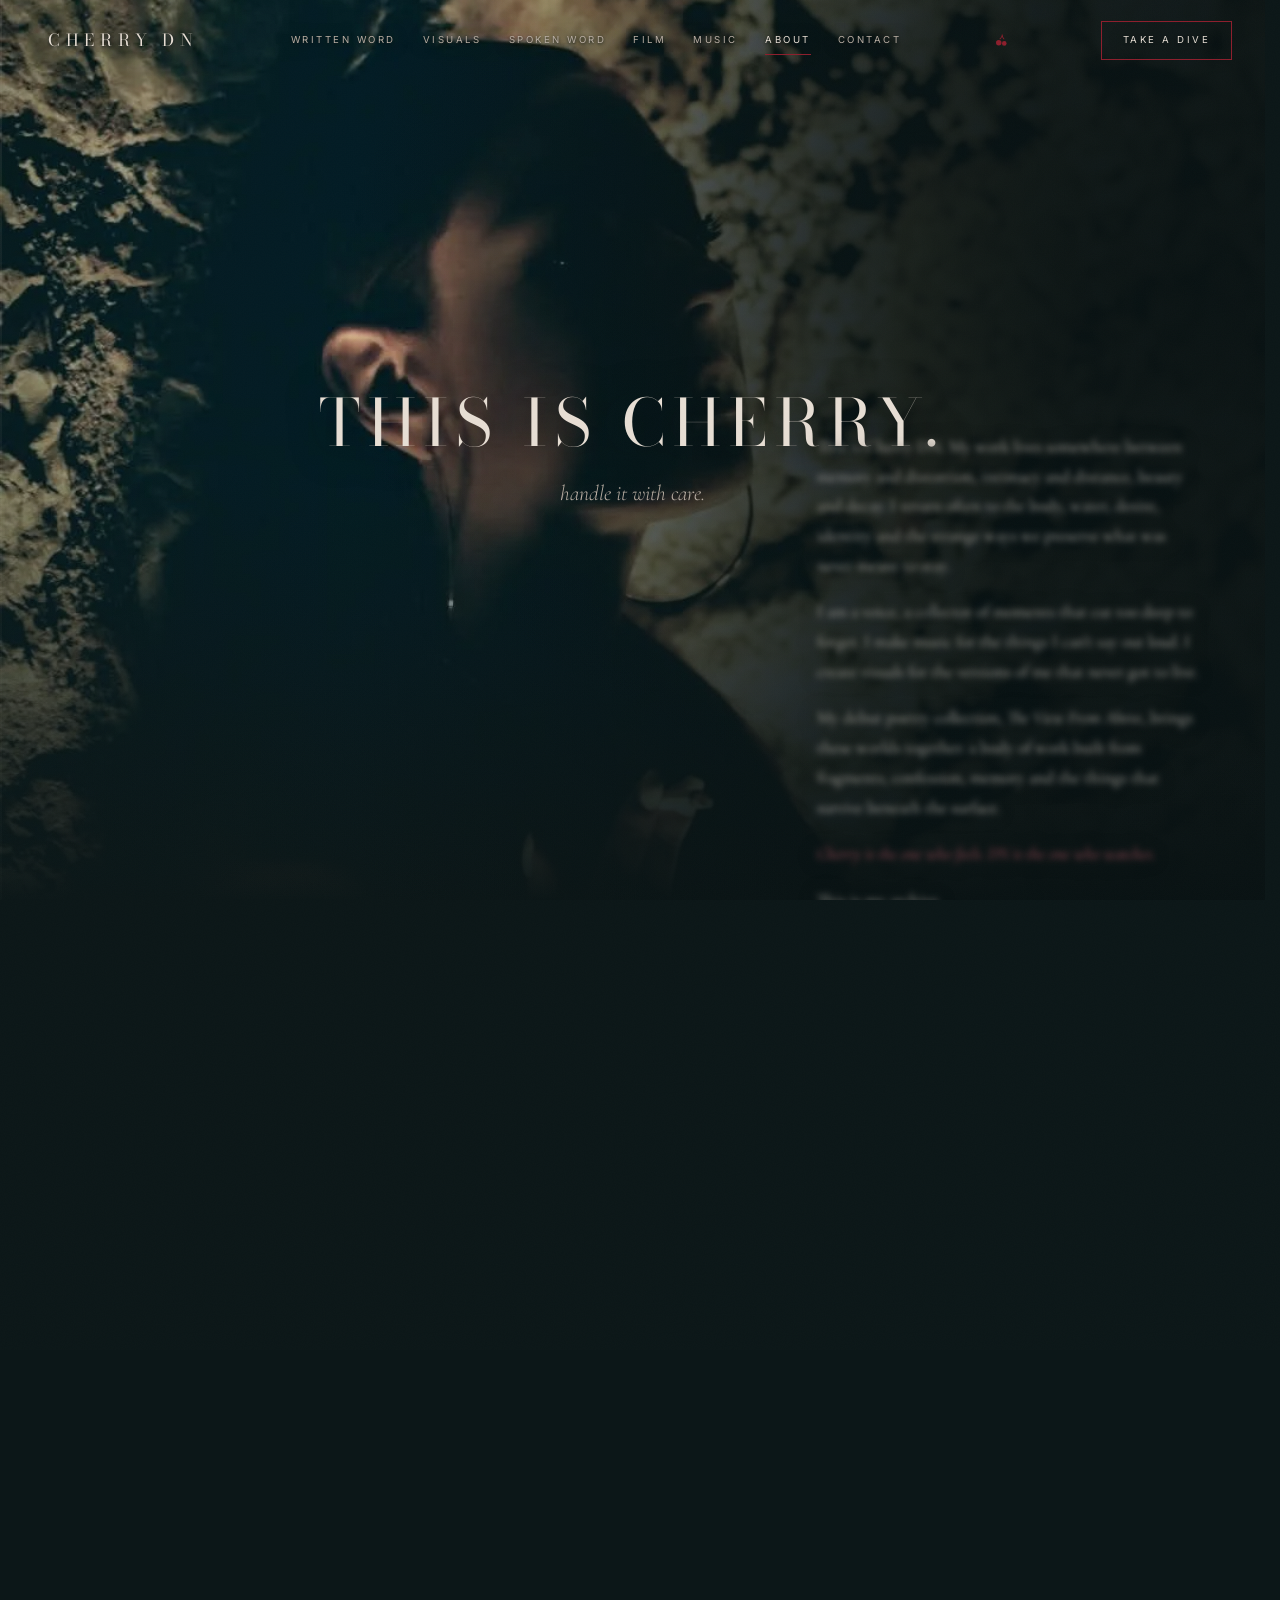
==== commit d7af6bb8: "Her small red text was never quite readable Found while deriving the guard rails for the colour cont" ====
--- a/about.html
+++ b/about.html
@@ -9,8 +9,8 @@
   <link rel="preconnect" href="https://fonts.googleapis.com" />
   <link rel="preconnect" href="https://fonts.gstatic.com" crossorigin />
   <link href="https://fonts.googleapis.com/css2?family=Bodoni+Moda:opsz,wght@6..96,400;6..96,500&family=Inter:wght@300;400;500&family=Cormorant+Garamond:ital,wght@0,400;0,500;1,400;1,500&family=Great+Vibes&display=swap" rel="stylesheet" />
-  <script>document.documentElement.classList.add("js");if(!("onpagereveal" in window))document.documentElement.classList.add("fade");</script>
-  <link rel="stylesheet" href="css/cherry.css?v=58" />
+  <script>document.documentElement.classList.add("js");if(!("onpagereveal" in window))document.documentElement.classList.add("fade");/* her colours, before the first paint */try{var m=JSON.parse(localStorage.getItem("cherry.mood")||"null");if(m)for(var k in m){if(/^--[a-z0-9-]{1,40}$/.test(k)&&typeof m[k]=="string"&&!/[;{}]/.test(m[k]))document.documentElement.style.setProperty(k,m[k]);}}catch(e){}</script>
+  <link rel="stylesheet" href="css/cherry.css?v=60" />
 </head>
 <body class="stage-page">
 
@@ -93,6 +93,8 @@
 
   <script src="js/cherry.js?v=35"></script>
 
-  <script src="js/cherry-data.js?v=15"></script>
+  <script src="js/cherry-mood.js?v=1"></script>
+
+  <script src="js/cherry-data.js?v=16"></script>
 </body>
 </html>
--- a/css/cherry.css
+++ b/css/cherry.css
@@ -10,8 +10,12 @@
   --bg: #0C1718;
   --bg2: #111E20;
   --red: #8E1F2D;
-  --red-t: #C05263;          /* small functional red text — legible on dark */
-  --red-display: #B03846;    /* display-size red — clears 3:1 on the dark ground */
+  --red-t: #CE6270;          /* small functional red text: 4.87 on --bg, 4.56 on --bg2,
+                                so it clears AA at body size on both grounds. It was
+                                #C05263, which measured 4.02 and 3.76 and did not. */
+  --red-display: #B03846;    /* display-size red only: 3.04 on --bg, which clears the 3:1
+                                bar for large text and nothing else. Anything at body size
+                                takes --red-t instead. */
   --ink: #E7DED4;
   --muted: #B9AEA3;
   --line: color-mix(in srgb, var(--muted) 16%, transparent);
@@ -933,7 +937,7 @@
 
 .landing .foot { border-top: 0; padding-top: 1.2rem; }
 .landing .foot__meta, .landing .foot__cherry { display: none; }
-.landing .foot__line { font-size: 0.66rem; color: var(--red-display); }
+.landing .foot__line { font-size: 0.66rem; color: var(--red-t); }
 
 @media (max-width: 780px) {
   .landing .hero { min-height: max(70svh, 480px); }
@@ -2113,7 +2117,7 @@
 .landing .hero__body { padding: 7.5rem 1.5rem 2.6rem; }
 .landing .hero__title { font-size: clamp(2.8rem, 7.5vw, 5.6rem); letter-spacing: 0.12em; }
 .landing .hero__roles { font-size: 0.95rem; margin-top: 1rem; }
-.landing .hero__roles i { color: var(--red-display); font-style: normal; }
+.landing .hero__roles i { color: var(--red-t); font-style: normal; }
 .landing .hero__welcome { font-size: 1.15rem; }
 .landing .hero__row { margin-top: 1.9rem; }
 /* deeper corners, exactly the mock's dark frame; fade layer stays topmost */
@@ -2492,7 +2496,7 @@
   font-family: var(--display);
   font-size: 0.72rem;
   letter-spacing: 0.3em;
-  color: var(--red-display);
+  color: var(--red-t);
 }
 .mv__name {
   font-family: var(--display);
@@ -2657,7 +2661,7 @@
   font-size: 0.62rem;
   letter-spacing: 0.34em;
   text-transform: uppercase;
-  color: var(--red-display);
+  color: var(--red-t);
 }
 @media (max-width: 720px) {
   .bookhero { grid-template-columns: 1fr; justify-items: center; text-align: center; }
@@ -2708,7 +2712,10 @@
   margin-top: 0.6rem;
 }
 .phase--water { --el: #6E9BA6; }
-.phase--fire  { --el: var(--red-display); }
+.phase--fire  { --el: var(--red-t); }   /* --el paints .phase__no at 0.72rem, which is
+                                           body size: --red-display is a display-size red
+                                           and measures 3.04 here, so this takes the
+                                           text-weight red instead. */
 .phase--earth { --el: #C0A275; }
 .phase--air   { --el: #C9C2B6; }
 .phase .wl:first-child { border-top: 1px solid var(--line); }
